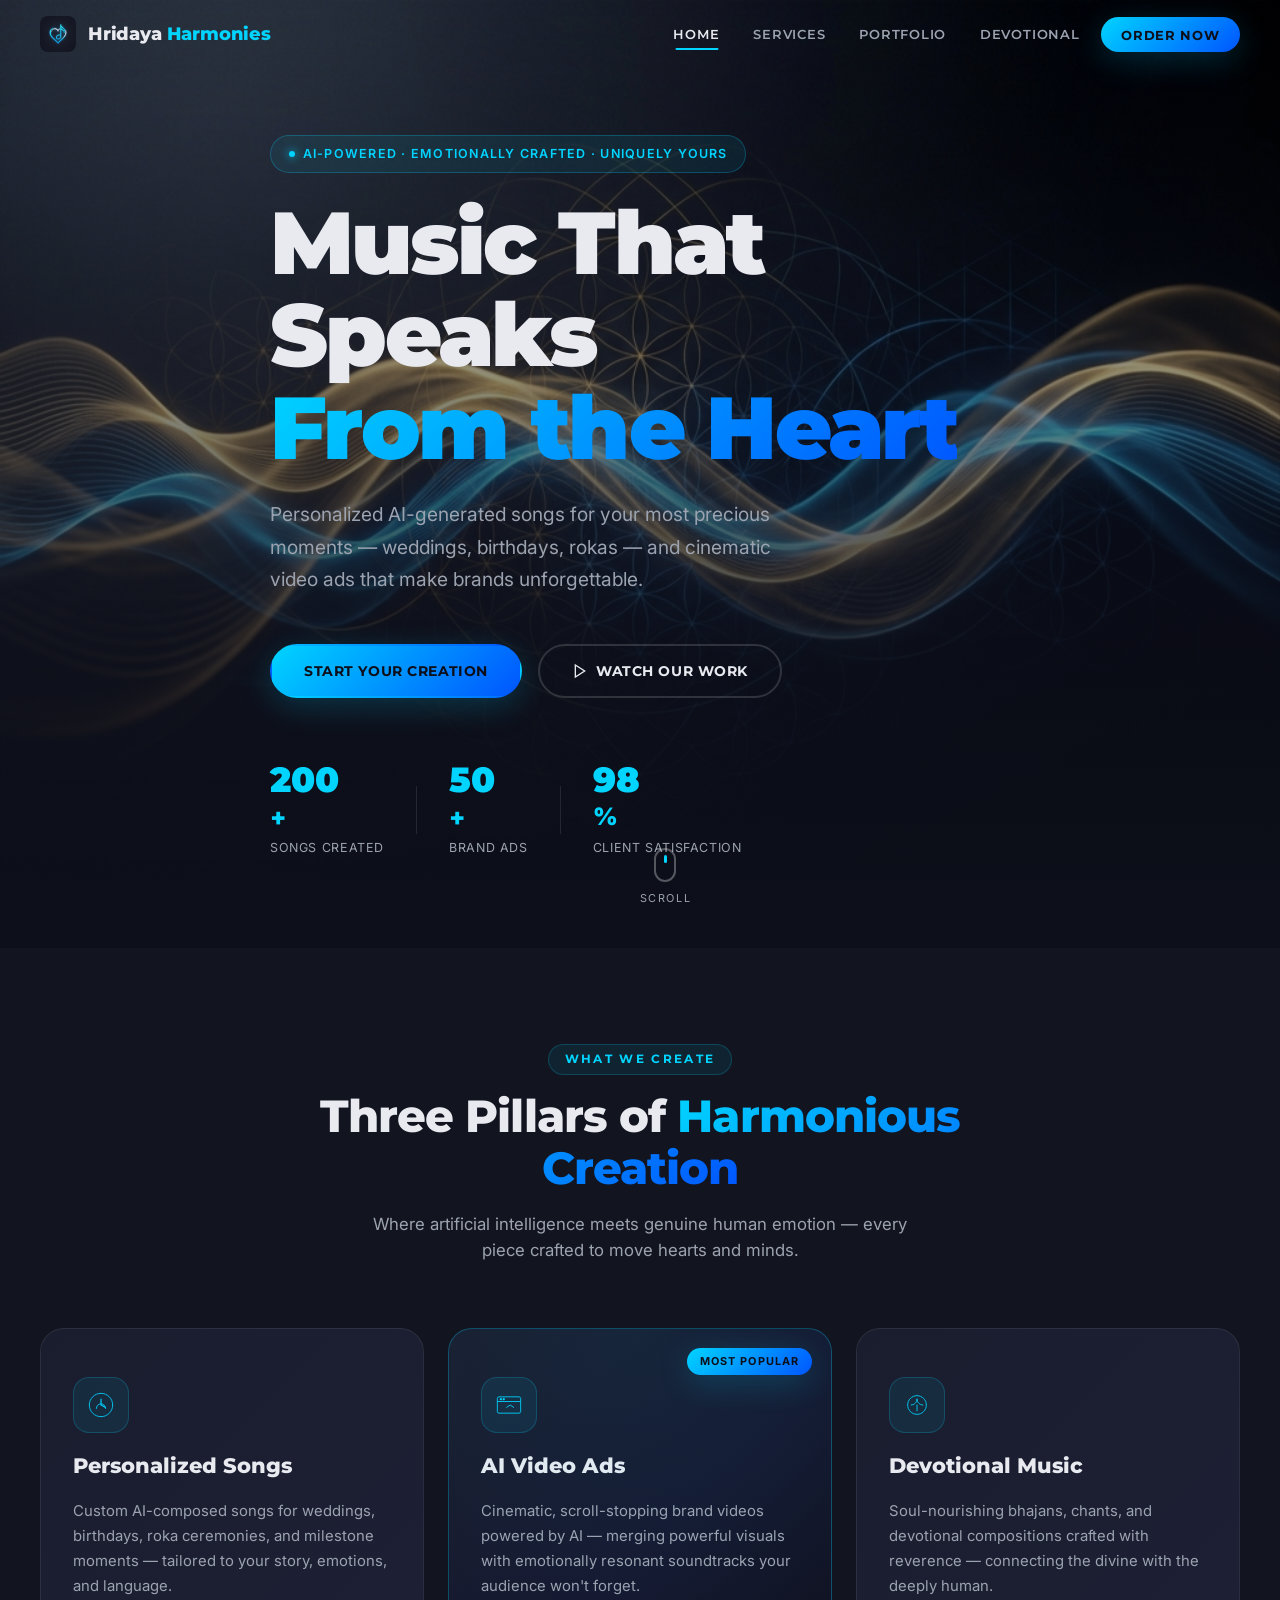
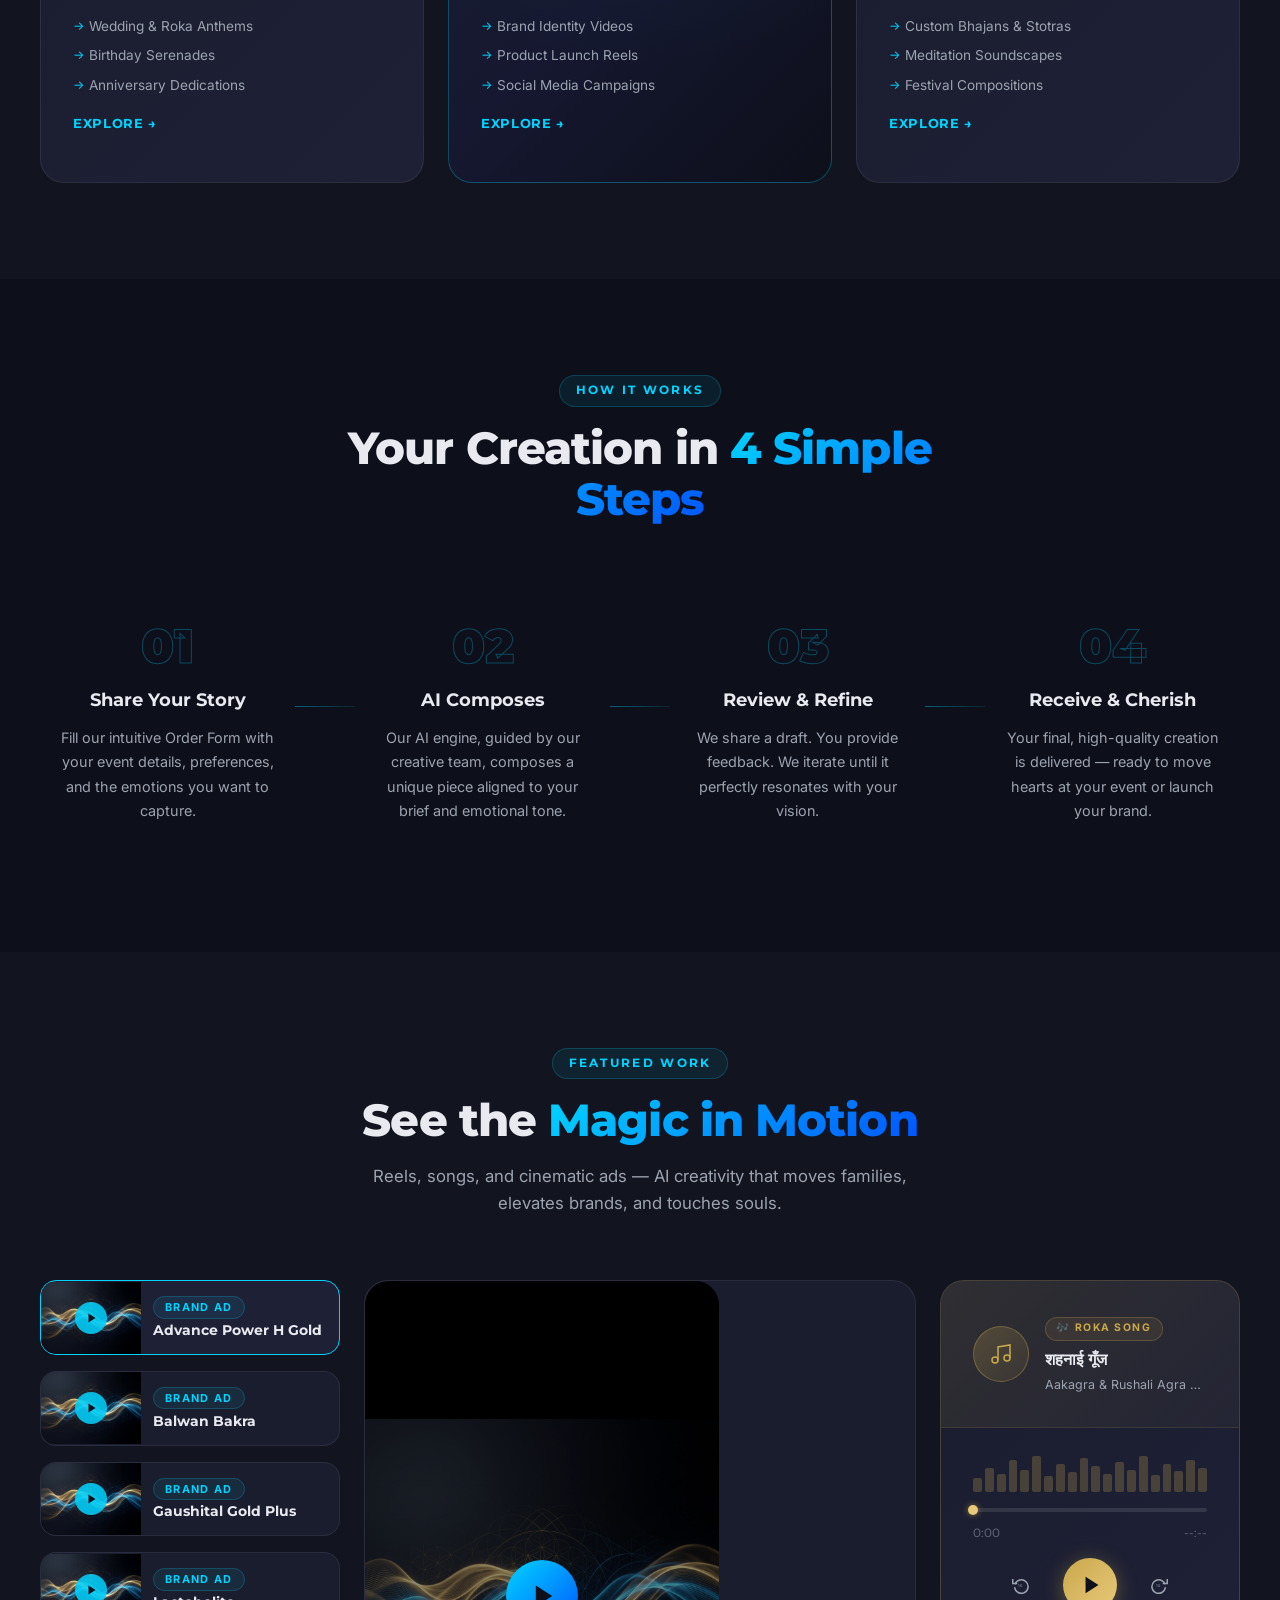
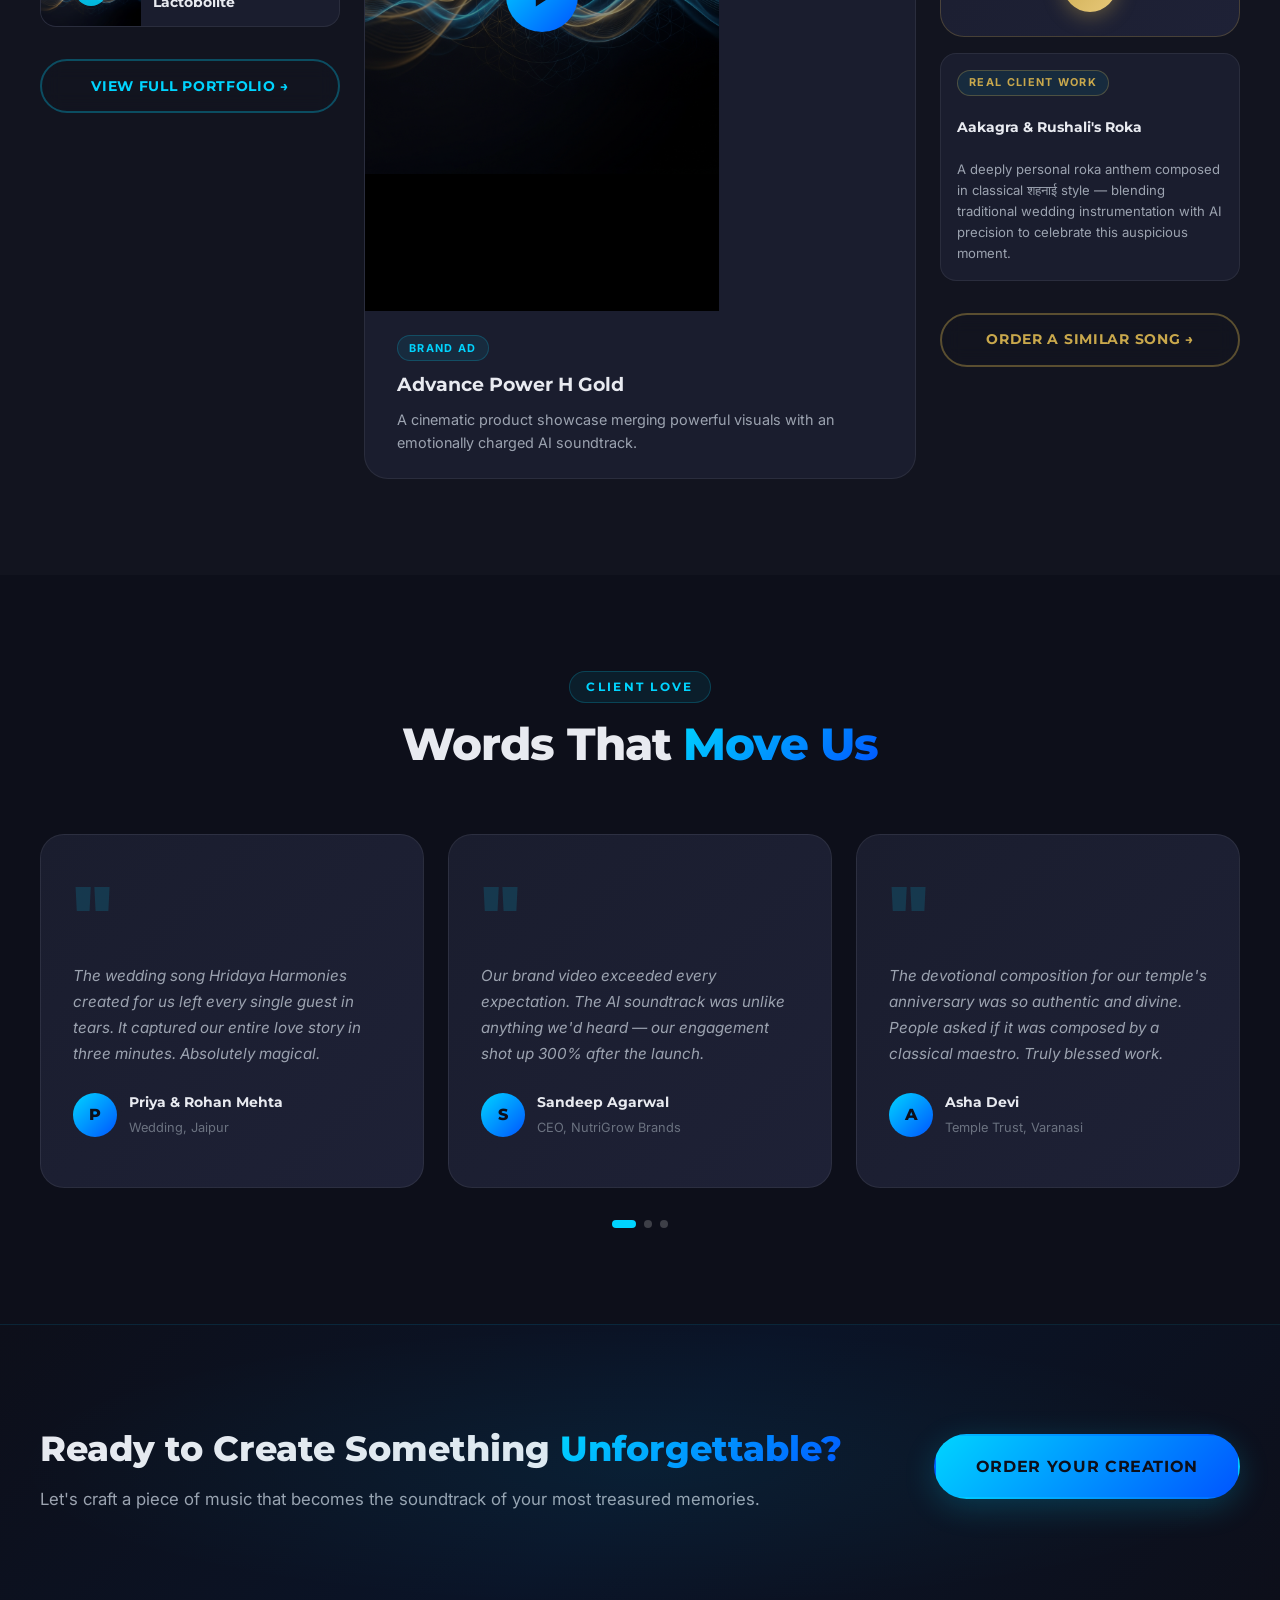
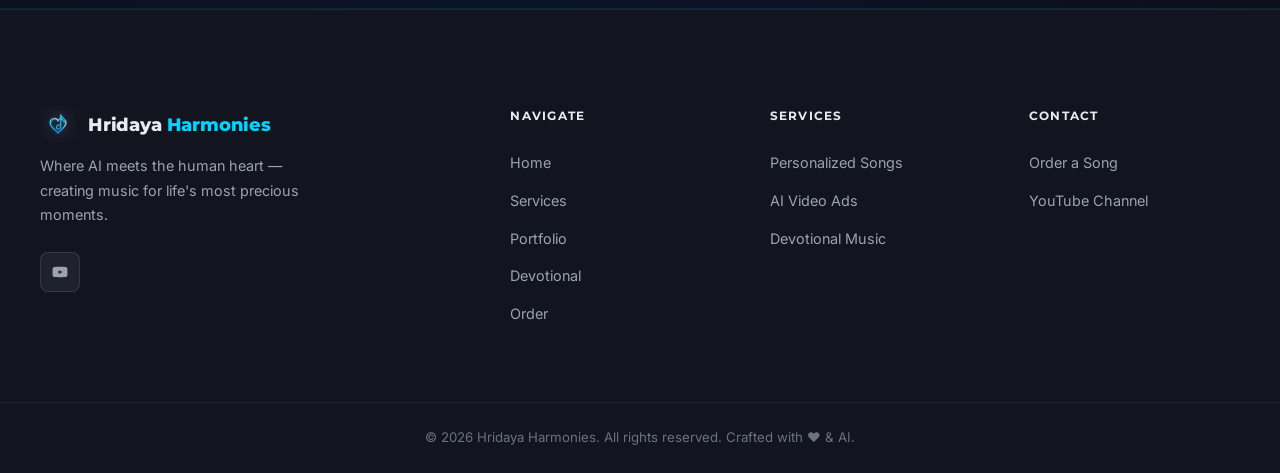
==== index.html @ 05039b9c "feat: initialize Hridaya Harmonies website with core pages, assets, and styling" ====
<!DOCTYPE html>
<html lang="en">
<head>
  <meta charset="UTF-8" />
  <meta name="viewport" content="width=device-width, initial-scale=1.0" />
  <title>Hridaya Harmonies | AI-Powered Music & Creative Agency</title>
  <meta name="description" content="Hridaya Harmonies crafts AI-generated personalized songs for weddings, birthdays & roka ceremonies, devotional music, and cinematic video ads for brands. Book your custom creation today." />
  <meta name="keywords" content="AI music, personalized songs, wedding song, devotional music, video ads, creative agency, Hridaya Harmonies" />
  <link rel="canonical" href="https://hridayaharmonies.com/" />
  <!-- Open Graph -->
  <meta property="og:title" content="Hridaya Harmonies | AI-Powered Music & Creative Agency" />
  <meta property="og:description" content="AI-generated personalized songs and cinematic video ads crafted with heart." />
  <meta property="og:type" content="website" />
  <!-- Fonts -->
  <link rel="preconnect" href="https://fonts.googleapis.com" />
  <link rel="preconnect" href="https://fonts.gstatic.com" crossorigin />
  <link href="https://fonts.googleapis.com/css2?family=Montserrat:wght@300;400;500;600;700;800;900&family=Inter:wght@300;400;500;600&display=swap" rel="stylesheet" />
  <!-- Styles -->
  <link rel="stylesheet" href="style.css" />
</head>
<body>

  <!-- ═══════════════════════════ NAVBAR ═══════════════════════════ -->
  <nav class="navbar" id="navbar" role="navigation" aria-label="Main navigation">
    <div class="nav-inner container">
      <a href="index.html" class="nav-logo" aria-label="Hridaya Harmonies Home">
        <img src="logo_hridaya.png" alt="Hridaya Harmonies logo mark" class="nav-logo-img" />
        <span class="nav-logo-text">Hridaya<span class="accent"> Harmonies</span></span>
      </a>
      <button class="nav-toggle" id="navToggle" aria-label="Toggle mobile menu" aria-expanded="false">
        <span></span><span></span><span></span>
      </button>
      <ul class="nav-links" id="navLinks" role="list">
        <li><a href="index.html" class="nav-link active">Home</a></li>
        <li><a href="services.html" class="nav-link">Services</a></li>
        <li><a href="portfolio.html" class="nav-link">Portfolio</a></li>
        <li><a href="devotional.html" class="nav-link">Devotional</a></li>
        <li><a href="order.html" class="nav-link nav-cta" id="navOrderBtn">Order Now</a></li>
      </ul>
    </div>
  </nav>

  <!-- ═══════════════════════════ HERO ═══════════════════════════ -->
  <section class="hero" id="hero" aria-label="Hero section">
    <div class="hero-bg" style="background-image: url('hero_bg.png');"></div>
    <div class="hero-overlay"></div>
    <div class="hero-content container">
      <div class="hero-badge">
        <span class="badge-dot"></span>
        AI-Powered · Emotionally Crafted · Uniquely Yours
      </div>
      <h1 class="hero-title">
        Music That Speaks<br />
        <span class="gradient-text">From the Heart</span>
      </h1>
      <p class="hero-subtitle">
        Personalized AI-generated songs for your most precious moments — weddings, birthdays, rokas — and cinematic video ads that make brands unforgettable.
      </p>
      <div class="hero-actions">
        <a href="order.html" class="btn btn-primary" id="heroOrderBtn">Start Your Creation</a>
        <a href="portfolio.html" class="btn btn-ghost" id="heroPortfolioBtn">
          <svg class="btn-icon" viewBox="0 0 24 24" fill="none" stroke="currentColor" stroke-width="2"><polygon points="5 3 19 12 5 21 5 3"/></svg>
          Watch Our Work
        </a>
      </div>
      <div class="hero-stats">
        <div class="stat-item">
          <span class="stat-number" data-target="200">0</span><span class="stat-suffix">+</span>
          <span class="stat-label">Songs Created</span>
        </div>
        <div class="stat-divider"></div>
        <div class="stat-item">
          <span class="stat-number" data-target="50">0</span><span class="stat-suffix">+</span>
          <span class="stat-label">Brand Ads</span>
        </div>
        <div class="stat-divider"></div>
        <div class="stat-item">
          <span class="stat-number" data-target="98">0</span><span class="stat-suffix">%</span>
          <span class="stat-label">Client Satisfaction</span>
        </div>
      </div>
    </div>
    <div class="hero-scroll-indicator" aria-hidden="true">
      <div class="scroll-mouse"><div class="scroll-wheel"></div></div>
      <span>Scroll</span>
    </div>
  </section>

  <!-- ═══════════════════════════ WHAT WE DO ═══════════════════════════ -->
  <section class="section services-preview" id="servicesPreview" aria-labelledby="servicesHeading">
    <div class="container">
      <div class="section-header">
        <span class="section-tag">What We Create</span>
        <h2 class="section-title" id="servicesHeading">Three Pillars of <span class="gradient-text">Harmonious Creation</span></h2>
        <p class="section-subtitle">Where artificial intelligence meets genuine human emotion — every piece crafted to move hearts and minds.</p>
      </div>
      <div class="services-grid">
        <!-- Card 1 -->
        <article class="service-card" id="servicePersonal">
          <div class="service-card-icon">
            <svg viewBox="0 0 48 48" fill="none" xmlns="http://www.w3.org/2000/svg" aria-hidden="true">
              <path d="M24 4C13 4 4 13 4 24s9 20 20 20 20-9 20-20S35 4 24 4z" stroke="currentColor" stroke-width="1.5"/>
              <path d="M24 14v10l7 4" stroke="currentColor" stroke-width="2" stroke-linecap="round"/>
              <path d="M16 30c0-4.4 3.6-8 8-8s8 3.6 8 8" stroke="currentColor" stroke-width="1.5" stroke-linecap="round"/>
            </svg>
          </div>
          <h3 class="service-card-title">Personalized Songs</h3>
          <p class="service-card-desc">Custom AI-composed songs for weddings, birthdays, roka ceremonies, and milestone moments — tailored to your story, emotions, and language.</p>
          <ul class="service-card-list">
            <li>Wedding &amp; Roka Anthems</li>
            <li>Birthday Serenades</li>
            <li>Anniversary Dedications</li>
          </ul>
          <a href="services.html#personal" class="service-card-link">Explore →</a>
        </article>
        <!-- Card 2 -->
        <article class="service-card service-card--featured" id="serviceAds">
          <div class="featured-badge">Most Popular</div>
          <div class="service-card-icon">
            <svg viewBox="0 0 48 48" fill="none" xmlns="http://www.w3.org/2000/svg" aria-hidden="true">
              <rect x="4" y="10" width="40" height="28" rx="3" stroke="currentColor" stroke-width="1.5"/>
              <path d="M4 18h40" stroke="currentColor" stroke-width="1.5"/>
              <circle cx="10" cy="14" r="1.5" fill="currentColor"/>
              <circle cx="15" cy="14" r="1.5" fill="currentColor"/>
              <path d="M20 28l6-4 6 4" stroke="currentColor" stroke-width="1.5" stroke-linecap="round"/>
            </svg>
          </div>
          <h3 class="service-card-title">AI Video Ads</h3>
          <p class="service-card-desc">Cinematic, scroll-stopping brand videos powered by AI — merging powerful visuals with emotionally resonant soundtracks your audience won't forget.</p>
          <ul class="service-card-list">
            <li>Brand Identity Videos</li>
            <li>Product Launch Reels</li>
            <li>Social Media Campaigns</li>
          </ul>
          <a href="services.html#ads" class="service-card-link">Explore →</a>
        </article>
        <!-- Card 3 -->
        <article class="service-card" id="serviceDevotional">
          <div class="service-card-icon">
            <svg viewBox="0 0 48 48" fill="none" xmlns="http://www.w3.org/2000/svg" aria-hidden="true">
              <path d="M24 8c-8.8 0-16 7.2-16 16s7.2 16 16 16 16-7.2 16-16S32.8 8 24 8z" stroke="currentColor" stroke-width="1.5"/>
              <path d="M24 14c0 5.5-4.5 10-10 10" stroke="currentColor" stroke-width="1.5" stroke-linecap="round"/>
              <path d="M24 14c0 5.5 4.5 10 10 10" stroke="currentColor" stroke-width="1.5" stroke-linecap="round"/>
              <path d="M24 34v-10" stroke="currentColor" stroke-width="1.5" stroke-linecap="round"/>
            </svg>
          </div>
          <h3 class="service-card-title">Devotional Music</h3>
          <p class="service-card-desc">Soul-nourishing bhajans, chants, and devotional compositions crafted with reverence — connecting the divine with the deeply human.</p>
          <ul class="service-card-list">
            <li>Custom Bhajans &amp; Stotras</li>
            <li>Meditation Soundscapes</li>
            <li>Festival Compositions</li>
          </ul>
          <a href="devotional.html" class="service-card-link">Explore →</a>
        </article>
      </div>
    </div>
  </section>

  <!-- ═══════════════════════════ PROCESS ═══════════════════════════ -->
  <section class="section process-section" id="process" aria-labelledby="processHeading">
    <div class="container">
      <div class="section-header">
        <span class="section-tag">How It Works</span>
        <h2 class="section-title" id="processHeading">Your Creation in <span class="gradient-text">4 Simple Steps</span></h2>
      </div>
      <div class="process-grid">
        <div class="process-step" id="step1">
          <div class="step-number">01</div>
          <div class="step-content">
            <h3>Share Your Story</h3>
            <p>Fill our intuitive Order Form with your event details, preferences, and the emotions you want to capture.</p>
          </div>
        </div>
        <div class="process-connector" aria-hidden="true"></div>
        <div class="process-step" id="step2">
          <div class="step-number">02</div>
          <div class="step-content">
            <h3>AI Composes</h3>
            <p>Our AI engine, guided by our creative team, composes a unique piece aligned to your brief and emotional tone.</p>
          </div>
        </div>
        <div class="process-connector" aria-hidden="true"></div>
        <div class="process-step" id="step3">
          <div class="step-number">03</div>
          <div class="step-content">
            <h3>Review &amp; Refine</h3>
            <p>We share a draft. You provide feedback. We iterate until it perfectly resonates with your vision.</p>
          </div>
        </div>
        <div class="process-connector" aria-hidden="true"></div>
        <div class="process-step" id="step4">
          <div class="step-number">04</div>
          <div class="step-content">
            <h3>Receive &amp; Cherish</h3>
            <p>Your final, high-quality creation is delivered — ready to move hearts at your event or launch your brand.</p>
          </div>
        </div>
      </div>
    </div>
  </section>

  <!-- ═══════════════════════════ FEATURED VIDEO ═══════════════════════════ -->
  <section class="section featured-section" id="featuredWork" aria-labelledby="featuredHeading">
    <div class="container">
      <div class="section-header">
        <span class="section-tag">Featured Work</span>
        <h2 class="section-title" id="featuredHeading">See the <span class="gradient-text">Magic in Motion</span></h2>
        <p class="section-subtitle">Reels, songs, and cinematic ads — AI creativity that moves families, elevates brands, and touches souls.</p>
      </div>
      <div class="featured-grid">

        <!-- ── LEFT: Reel switcher list ── -->
        <div class="reel-list-col" id="featuredReel">
          <div class="reel-card active" id="reel0"
            data-src="Advance Power H Gold.mp4"
            data-title="Advance Power H Gold"
            data-tag="Brand Ad"
            data-desc="Cinematic product showcase merging powerful visuals with an emotionally charged AI soundtrack.">
            <div class="reel-thumb" style="background-image:url('hero_bg.png')">
              <button class="reel-play" aria-label="Play Advance Power H Gold">
                <svg viewBox="0 0 24 24" fill="currentColor"><polygon points="5 3 19 12 5 21 5 3"/></svg>
              </button>
            </div>
            <div class="reel-info">
              <span class="video-tag">Brand Ad</span>
              <h4>Advance Power H Gold</h4>
            </div>
          </div>
          <div class="reel-card" id="reel1"
            data-src="Balwan Bakra.mp4"
            data-title="Balwan Bakra"
            data-tag="Brand Ad"
            data-desc="Playful, high-energy brand video for a livestock nutrition product.">
            <div class="reel-thumb" style="background-image:url('hero_bg.png')">
              <button class="reel-play" aria-label="Play Balwan Bakra">
                <svg viewBox="0 0 24 24" fill="currentColor"><polygon points="5 3 19 12 5 21 5 3"/></svg>
              </button>
            </div>
            <div class="reel-info">
              <span class="video-tag">Brand Ad</span>
              <h4>Balwan Bakra</h4>
            </div>
          </div>
          <div class="reel-card" id="reel2"
            data-src="Gaushital Gold plus.mp4"
            data-title="Gaushital Gold Plus"
            data-tag="Brand Ad"
            data-desc="Premium agricultural nutrition brand video with rich, earthy cinematography.">
            <div class="reel-thumb" style="background-image:url('hero_bg.png')">
              <button class="reel-play" aria-label="Play Gaushital Gold Plus">
                <svg viewBox="0 0 24 24" fill="currentColor"><polygon points="5 3 19 12 5 21 5 3"/></svg>
              </button>
            </div>
            <div class="reel-info">
              <span class="video-tag">Brand Ad</span>
              <h4>Gaushital Gold Plus</h4>
            </div>
          </div>
          <div class="reel-card" id="reel3"
            data-src="Lactobolite.mp4"
            data-title="Lactobolite"
            data-tag="Brand Ad"
            data-desc="Clean, modern brand identity video for a dairy nutrition brand.">
            <div class="reel-thumb" style="background-image:url('hero_bg.png')">
              <button class="reel-play" aria-label="Play Lactobolite">
                <svg viewBox="0 0 24 24" fill="currentColor"><polygon points="5 3 19 12 5 21 5 3"/></svg>
              </button>
            </div>
            <div class="reel-info">
              <span class="video-tag">Brand Ad</span>
              <h4>Lactobolite</h4>
            </div>
          </div>
          <a href="portfolio.html" class="btn btn-outline-full">View Full Portfolio →</a>
        </div>

        <!-- ── CENTER: Portrait (9:16) main player ── -->
        <div class="featured-video-card" id="featuredVideoCard">
          <div class="video-wrapper">
            <video
              id="featuredVideoPlayer"
              src="Advance Power H Gold.mp4"
              preload="none"
              poster="hero_bg.png"
              aria-label="Advance Power H Gold brand video ad"
              playsinline
            ></video>
            <div class="video-overlay" id="featuredVideoOverlay">
              <button class="play-btn" id="featuredPlayBtn" aria-label="Play video">
                <svg viewBox="0 0 24 24" fill="currentColor" aria-hidden="true"><polygon points="5 3 19 12 5 21 5 3"/></svg>
              </button>
            </div>
            <div class="video-controls" id="featuredControls">
              <button class="vc-btn" id="vcPlayPause" aria-label="Play/Pause">
                <svg class="icon-play" viewBox="0 0 24 24" fill="currentColor"><polygon points="5 3 19 12 5 21 5 3"/></svg>
                <svg class="icon-pause hidden" viewBox="0 0 24 24" fill="currentColor"><rect x="6" y="4" width="4" height="16"/><rect x="14" y="4" width="4" height="16"/></svg>
              </button>
              <div class="vc-progress-wrap" id="vcProgressWrap" role="slider" aria-label="Video progress" aria-valuemin="0" aria-valuemax="100" aria-valuenow="0">
                <div class="vc-progress-bar" id="vcProgressBar"></div>
              </div>
              <span class="vc-time" id="vcTime">0:00 / 0:00</span>
              <button class="vc-btn" id="vcMute" aria-label="Toggle mute">
                <svg viewBox="0 0 24 24" fill="currentColor"><path d="M11 5L6 9H2v6h4l5 4V5z"/><path class="icon-vol" d="M15.54 8.46a5 5 0 010 7.07M19.07 4.93a10 10 0 010 14.14"/></svg>
              </button>
              <button class="vc-btn" id="vcFullscreen" aria-label="Toggle fullscreen">
                <svg viewBox="0 0 24 24" fill="none" stroke="currentColor" stroke-width="2"><path d="M8 3H5a2 2 0 00-2 2v3m18 0V5a2 2 0 00-2-2h-3m0 18h3a2 2 0 002-2v-3M3 16v3a2 2 0 002 2h3"/></svg>
              </button>
            </div>
          </div>
          <div class="video-info">
            <span class="video-tag" id="featuredTag">Brand Ad</span>
            <h3 id="featuredTitle">Advance Power H Gold</h3>
            <p id="featuredDesc">A cinematic product showcase merging powerful visuals with an emotionally charged AI soundtrack.</p>
          </div>
        </div>

        <!-- ── RIGHT: Audio player — Roka song ── -->
        <div class="reel-list-col" id="audioPanel">
          <div class="audio-card" id="shahnaiAudioCard" aria-label="Shahnaai Gunj roka song player">
            <div class="audio-card-header">
              <div class="audio-card-icon">
                <svg viewBox="0 0 24 24" fill="none" stroke="currentColor" stroke-width="1.5" aria-hidden="true">
                  <path d="M9 18V5l12-2v13"/>
                  <circle cx="6" cy="18" r="3"/>
                  <circle cx="18" cy="16" r="3"/>
                </svg>
              </div>
              <div class="audio-card-meta">
                <span class="audio-card-tag">🎶 Roka Song</span>
                <div class="audio-card-title">शहनाई गूँज</div>
                <div class="audio-card-subtitle">Aakagra &amp; Rushali Agra — Roka</div>
              </div>
            </div>
            <div class="audio-player-body">
              <!-- Waveform visualiser -->
              <div class="audio-waveform" id="audioWaveform" aria-hidden="true">
                <span style="height:35%"></span><span style="height:60%"></span>
                <span style="height:45%"></span><span style="height:80%"></span>
                <span style="height:55%"></span><span style="height:90%"></span>
                <span style="height:40%"></span><span style="height:70%"></span>
                <span style="height:50%"></span><span style="height:85%"></span>
                <span style="height:65%"></span><span style="height:45%"></span>
                <span style="height:75%"></span><span style="height:55%"></span>
                <span style="height:88%"></span><span style="height:42%"></span>
                <span style="height:68%"></span><span style="height:52%"></span>
                <span style="height:78%"></span><span style="height:60%"></span>
              </div>
              <!-- Scrubber -->
              <div class="audio-progress-wrap" id="audioProgressWrap" role="slider" aria-label="Song progress" aria-valuemin="0" aria-valuemax="100" aria-valuenow="0">
                <div class="audio-progress-bar" id="audioProgressBar"></div>
              </div>
              <div class="audio-time-row">
                <span id="audioCurrentTime">0:00</span>
                <span id="audioDuration">--:--</span>
              </div>
              <!-- Controls -->
              <div class="audio-controls-row">
                <button class="ac-btn" id="audioRewind" aria-label="Rewind 10 seconds">
                  <svg viewBox="0 0 24 24" fill="none" stroke="currentColor" stroke-width="2">
                    <polyline points="1 4 1 10 7 10"/><path d="M3.51 15a9 9 0 1 0 .49-3.96"/>
                    <text x="8" y="14" font-size="5" fill="currentColor" stroke="none">10</text>
                  </svg>
                </button>
                <button class="ac-play-btn" id="audioPlayBtn" aria-label="Play / Pause">
                  <svg class="icon-play" viewBox="0 0 24 24" fill="currentColor" aria-hidden="true"><polygon points="5 3 19 12 5 21 5 3"/></svg>
                  <svg class="icon-pause hidden" viewBox="0 0 24 24" fill="currentColor" aria-hidden="true"><rect x="6" y="4" width="4" height="16"/><rect x="14" y="4" width="4" height="16"/></svg>
                </button>
                <button class="ac-btn" id="audioForward" aria-label="Forward 10 seconds">
                  <svg viewBox="0 0 24 24" fill="none" stroke="currentColor" stroke-width="2">
                    <polyline points="23 4 23 10 17 10"/><path d="M20.49 15a9 9 0 1 1-.49-3.96"/>
                    <text x="8" y="14" font-size="5" fill="currentColor" stroke="none">10</text>
                  </svg>
                </button>
              </div>
            </div>
            <!-- Hidden HTML5 audio element -->
            <audio id="shahnaiAudio" preload="none" src="शहनाई गूँज.mp3"></audio>
          </div>

          <!-- Info card below player -->
          <div class="reel-card" style="flex-direction:column;align-items:flex-start;padding:var(--space-4) var(--space-4);cursor:default;">
            <span class="video-tag" style="color:var(--gold);border-color:rgba(201,168,76,0.3);margin-bottom:var(--space-2);">Real Client Work</span>
            <h4 style="font-family:'Montserrat',sans-serif;font-size:0.9rem;font-weight:700;margin-bottom:var(--space-2);">Aakagra &amp; Rushali's Roka</h4>
            <p style="font-size:0.82rem;color:var(--text-secondary);line-height:1.6;">A deeply personal roka anthem composed in classical शहनाई style — blending traditional wedding instrumentation with AI precision to celebrate this auspicious moment.</p>
          </div>
          <a href="order.html" class="btn btn-outline-full" style="border-color:rgba(201,168,76,0.4);color:var(--gold);">Order a Similar Song →</a>
        </div>

      </div>
    </div>
  </section>




  <!-- ═══════════════════════════ TESTIMONIALS ═══════════════════════════ -->
  <section class="section testimonials-section" id="testimonials" aria-labelledby="testimonialsHeading">
    <div class="container">
      <div class="section-header">
        <span class="section-tag">Client Love</span>
        <h2 class="section-title" id="testimonialsHeading">Words That <span class="gradient-text">Move Us</span></h2>
      </div>
      <div class="testimonials-carousel" id="testimonialsCarousel" role="list">
        <div class="testimonial-card" role="listitem">
          <div class="testimonial-quote">"</div>
          <p class="testimonial-text">The wedding song Hridaya Harmonies created for us left every single guest in tears. It captured our entire love story in three minutes. Absolutely magical.</p>
          <div class="testimonial-author">
            <div class="author-avatar" aria-hidden="true">P</div>
            <div>
              <strong>Priya &amp; Rohan Mehta</strong>
              <span>Wedding, Jaipur</span>
            </div>
          </div>
        </div>
        <div class="testimonial-card" role="listitem">
          <div class="testimonial-quote">"</div>
          <p class="testimonial-text">Our brand video exceeded every expectation. The AI soundtrack was unlike anything we'd heard — our engagement shot up 300% after the launch.</p>
          <div class="testimonial-author">
            <div class="author-avatar" aria-hidden="true">S</div>
            <div>
              <strong>Sandeep Agarwal</strong>
              <span>CEO, NutriGrow Brands</span>
            </div>
          </div>
        </div>
        <div class="testimonial-card" role="listitem">
          <div class="testimonial-quote">"</div>
          <p class="testimonial-text">The devotional composition for our temple's anniversary was so authentic and divine. People asked if it was composed by a classical maestro. Truly blessed work.</p>
          <div class="testimonial-author">
            <div class="author-avatar" aria-hidden="true">A</div>
            <div>
              <strong>Asha Devi</strong>
              <span>Temple Trust, Varanasi</span>
            </div>
          </div>
        </div>
      </div>
      <div class="carousel-nav" aria-label="Testimonial navigation">
        <button class="carousel-dot active" id="dot0" aria-label="Testimonial 1"></button>
        <button class="carousel-dot" id="dot1" aria-label="Testimonial 2"></button>
        <button class="carousel-dot" id="dot2" aria-label="Testimonial 3"></button>
      </div>
    </div>
  </section>

  <!-- ═══════════════════════════ CTA BAND ═══════════════════════════ -->
  <section class="cta-band" id="ctaBand" aria-labelledby="ctaHeading">
    <div class="container cta-inner">
      <div>
        <h2 id="ctaHeading">Ready to Create Something <span class="gradient-text">Unforgettable?</span></h2>
        <p>Let's craft a piece of music that becomes the soundtrack of your most treasured memories.</p>
      </div>
      <a href="order.html" class="btn btn-primary btn-large" id="ctaOrderBtn">Order Your Creation</a>
    </div>
  </section>

  <!-- ═══════════════════════════ FOOTER ═══════════════════════════ -->
  <footer class="footer" role="contentinfo">
    <div class="container footer-inner">
      <div class="footer-brand">
        <a href="index.html" class="nav-logo" aria-label="Hridaya Harmonies Home">
          <img src="logo_hridaya.png" alt="" class="nav-logo-img" />
          <span class="nav-logo-text">Hridaya<span class="accent"> Harmonies</span></span>
        </a>
        <p class="footer-tagline">Where AI meets the human heart — creating music for life's most precious moments.</p>
        <div class="footer-social">
          <a href="https://www.youtube.com/channel/UCdiDMI7LmhcOeCPFYu1omWw/" target="_blank" rel="noopener noreferrer" class="social-link" id="footerYoutube" aria-label="Hridaya Harmonies YouTube Channel">
            <svg viewBox="0 0 24 24" fill="currentColor" aria-hidden="true"><path d="M21.8 8s-.2-1.4-.8-2c-.7-.8-1.6-.8-2-.8C16.2 5 12 5 12 5s-4.2 0-7 .2c-.4 0-1.3 0-2 .8-.6.6-.8 2-.8 2S2 9.6 2 11.2v1.6c0 1.6.2 3.2.2 3.2s.2 1.4.8 2c.7.8 1.7.7 2.2.8C6.8 19 12 19 12 19s4.2 0 7-.2c.4 0 1.3 0 2-.8.6-.6.8-2 .8-2s.2-1.6.2-3.2v-1.6C22 9.6 21.8 8 21.8 8zM10 14.5v-5l5.5 2.5-5.5 2.5z"/></svg>
          </a>
        </div>
      </div>
      <div class="footer-nav-group">
        <h4>Navigate</h4>
        <ul>
          <li><a href="index.html">Home</a></li>
          <li><a href="services.html">Services</a></li>
          <li><a href="portfolio.html">Portfolio</a></li>
          <li><a href="devotional.html">Devotional</a></li>
          <li><a href="order.html">Order</a></li>
        </ul>
      </div>
      <div class="footer-nav-group">
        <h4>Services</h4>
        <ul>
          <li><a href="services.html#personal">Personalized Songs</a></li>
          <li><a href="services.html#ads">AI Video Ads</a></li>
          <li><a href="devotional.html">Devotional Music</a></li>
        </ul>
      </div>
      <div class="footer-nav-group">
        <h4>Contact</h4>
        <ul>
          <li><a href="order.html">Order a Song</a></li>
          <li><a href="https://www.youtube.com/channel/UCdiDMI7LmhcOeCPFYu1omWw/" target="_blank" rel="noopener noreferrer">YouTube Channel</a></li>
        </ul>
      </div>
    </div>
    <div class="footer-bottom">
      <div class="container">
        <p>© <span id="footerYear"></span> Hridaya Harmonies. All rights reserved. Crafted with ❤️ &amp; AI.</p>
      </div>
    </div>
  </footer>

  <script src="main.js"></script>
  <script src="audio_player.js"></script>
</body>
</html>
---- style.css ----
/* ═══════════════════════════════════════════════════════════
   HRIDAYA HARMONIES — MASTER STYLESHEET
   Design System: Slate Grey/White base · Electric Blue CTAs
   ═══════════════════════════════════════════════════════════ */

/* ── DESIGN TOKENS ─────────────────────────────────────── */
:root {
  /* Backgrounds */
  --bg-deep:      #0d0f1a;
  --bg-dark:      #12141f;
  --bg-card:      #1a1d2e;
  --bg-card-alt:  #1e2136;
  --bg-light:     #f5f5f8;
  --bg-white:     #ffffff;

  /* Text */
  --text-primary:   #e8eaf0;
  --text-secondary: #9ca3b0;
  --text-dark:      #0d0f1a;
  --text-muted:     #6b7280;

  /* Brand Colors */
  --electric-blue:  #00d4ff;
  --electric-blue2: #0099cc;
  --blue-glow:      rgba(0,212,255,0.15);
  --blue-glow2:     rgba(0,212,255,0.08);
  --silver:         #c8d0e0;
  --silver-light:   #e8ecf4;
  --gold:           #c9a84c;

  /* Gradients */
  --grad-primary:   linear-gradient(135deg, #00d4ff 0%, #0055ff 100%);
  --grad-hero:      linear-gradient(180deg, rgba(13,15,26,0) 0%, rgba(13,15,26,0.7) 60%, rgba(13,15,26,1) 100%);
  --grad-card:      linear-gradient(135deg, #1a1d2e 0%, #1e2136 100%);

  /* Layout */
  --container-max: 1280px;
  --gutter:        clamp(1.25rem, 5vw, 2.5rem);
  --radius-sm:     8px;
  --radius-md:     16px;
  --radius-lg:     24px;
  --radius-xl:     40px;

  /* Spacing scale */
  --space-1: 0.25rem;
  --space-2: 0.5rem;
  --space-3: 0.75rem;
  --space-4: 1rem;
  --space-5: 1.5rem;
  --space-6: 2rem;
  --space-8: 3rem;
  --space-10: 4rem;
  --space-16: 6rem;

  /* Transitions */
  --ease: cubic-bezier(0.4, 0, 0.2, 1);
  --ease-bounce: cubic-bezier(0.34, 1.56, 0.64, 1);
  --t-fast: 0.15s;
  --t-med:  0.3s;
  --t-slow: 0.6s;

  /* Shadows */
  --shadow-sm:   0 2px 8px rgba(0,0,0,0.3);
  --shadow-md:   0 8px 32px rgba(0,0,0,0.4);
  --shadow-lg:   0 20px 60px rgba(0,0,0,0.5);
  --shadow-blue: 0 8px 32px rgba(0,212,255,0.2);
  --shadow-blue-lg: 0 20px 60px rgba(0,212,255,0.15);
}

/* ── RESET & BASE ──────────────────────────────────────── */
*, *::before, *::after {
  box-sizing: border-box;
  margin: 0;
  padding: 0;
}
html {
  font-size: 16px;
  scroll-behavior: smooth;
  -webkit-text-size-adjust: 100%;
}
body {
  font-family: 'Inter', 'Montserrat', sans-serif;
  background-color: var(--bg-deep);
  color: var(--text-primary);
  line-height: 1.6;
  overflow-x: hidden;
}
img, video {
  display: block;
  max-width: 100%;
}
a {
  color: inherit;
  text-decoration: none;
  transition: color var(--t-fast) var(--ease);
}
ul, ol { list-style: none; }
button { cursor: pointer; border: none; background: none; font: inherit; }
input, select, textarea {
  font: inherit;
  outline: none;
}

/* ── UTILITIES ─────────────────────────────────────────── */
.container {
  max-width: var(--container-max);
  margin: 0 auto;
  padding: 0 var(--gutter);
}
.section {
  padding: var(--space-16) 0;
}
.hidden { display: none !important; }
.gradient-text {
  background: var(--grad-primary);
  -webkit-background-clip: text;
  -webkit-text-fill-color: transparent;
  background-clip: text;
}
.accent { color: var(--electric-blue); }

.section-header {
  text-align: center;
  max-width: 680px;
  margin: 0 auto var(--space-10);
}
.section-tag {
  display: inline-block;
  font-family: 'Montserrat', sans-serif;
  font-size: 0.72rem;
  font-weight: 700;
  letter-spacing: 0.2em;
  text-transform: uppercase;
  color: var(--electric-blue);
  background: var(--blue-glow2);
  border: 1px solid rgba(0,212,255,0.2);
  border-radius: 100px;
  padding: 0.35rem 1rem;
  margin-bottom: var(--space-4);
}
.section-title {
  font-family: 'Montserrat', sans-serif;
  font-size: clamp(1.8rem, 4vw, 2.8rem);
  font-weight: 800;
  line-height: 1.15;
  margin-bottom: var(--space-4);
  letter-spacing: -0.02em;
}
.section-subtitle {
  color: var(--text-secondary);
  font-size: 1.05rem;
  max-width: 560px;
  margin: 0 auto;
}

/* ── BUTTONS ───────────────────────────────────────────── */
.btn {
  display: inline-flex;
  align-items: center;
  gap: var(--space-2);
  font-family: 'Montserrat', sans-serif;
  font-size: 0.9rem;
  font-weight: 700;
  letter-spacing: 0.04em;
  text-transform: uppercase;
  padding: 0.85rem 2rem;
  border-radius: 100px;
  border: 2px solid transparent;
  transition: all var(--t-med) var(--ease);
  cursor: pointer;
  position: relative;
  overflow: hidden;
  white-space: nowrap;
}
.btn-icon { width: 1rem; height: 1rem; flex-shrink: 0; }
.btn-large { padding: 1.1rem 2.5rem; font-size: 1rem; }

.btn-primary {
  background: var(--grad-primary);
  color: var(--bg-deep);
  box-shadow: var(--shadow-blue);
}
.btn-primary:hover {
  transform: translateY(-2px) scale(1.02);
  box-shadow: var(--shadow-blue-lg);
  filter: brightness(1.1);
}
.btn-primary:active { transform: translateY(0) scale(0.98); }

.btn-ghost {
  background: transparent;
  color: var(--text-primary);
  border-color: rgba(255,255,255,0.15);
  backdrop-filter: blur(10px);
}
.btn-ghost:hover {
  border-color: var(--electric-blue);
  color: var(--electric-blue);
  background: var(--blue-glow2);
  transform: translateY(-2px);
}

.btn-outline {
  background: transparent;
  color: var(--electric-blue);
  border-color: var(--electric-blue);
}
.btn-outline:hover {
  background: var(--electric-blue);
  color: var(--bg-deep);
  box-shadow: var(--shadow-blue);
  transform: translateY(-2px);
}
.btn-outline-full {
  display: block;
  text-align: center;
  font-family: 'Montserrat', sans-serif;
  font-size: 0.88rem;
  font-weight: 700;
  letter-spacing: 0.05em;
  text-transform: uppercase;
  color: var(--electric-blue);
  border: 2px solid rgba(0,212,255,0.3);
  border-radius: 100px;
  padding: 0.85rem 1.5rem;
  margin-top: var(--space-4);
  transition: all var(--t-med) var(--ease);
  backdrop-filter: blur(10px);
}
.btn-outline-full:hover {
  background: var(--electric-blue);
  color: var(--bg-deep);
  border-color: var(--electric-blue);
  box-shadow: var(--shadow-blue);
}

/* ── NAVBAR ────────────────────────────────────────────── */
.navbar {
  position: fixed;
  top: 0;
  left: 0;
  right: 0;
  z-index: 1000;
  padding: var(--space-4) 0;
  transition: all var(--t-med) var(--ease);
}
.navbar.scrolled {
  background: rgba(13,15,26,0.9);
  backdrop-filter: blur(20px);
  -webkit-backdrop-filter: blur(20px);
  border-bottom: 1px solid rgba(255,255,255,0.06);
  padding: 0.75rem 0;
  box-shadow: var(--shadow-md);
}
.nav-inner {
  display: flex;
  align-items: center;
  justify-content: space-between;
  gap: var(--space-5);
}
.nav-logo {
  display: flex;
  align-items: center;
  gap: var(--space-3);
  flex-shrink: 0;
}
.nav-logo-img {
  width: 36px;
  height: 36px;
  object-fit: contain;
  border-radius: 8px;
}
.nav-logo-text {
  font-family: 'Montserrat', sans-serif;
  font-size: 1.15rem;
  font-weight: 800;
  letter-spacing: -0.01em;
  white-space: nowrap;
}
.nav-links {
  display: flex;
  align-items: center;
  gap: var(--space-2);
}
.nav-link {
  font-family: 'Montserrat', sans-serif;
  font-size: 0.82rem;
  font-weight: 600;
  letter-spacing: 0.06em;
  text-transform: uppercase;
  color: var(--text-secondary);
  padding: 0.5rem 0.8rem;
  border-radius: var(--radius-sm);
  transition: all var(--t-fast) var(--ease);
  position: relative;
}
.nav-link::after {
  content: '';
  position: absolute;
  bottom: 0;
  left: 50%;
  transform: translateX(-50%);
  width: 0;
  height: 2px;
  background: var(--electric-blue);
  border-radius: 2px;
  transition: width var(--t-med) var(--ease);
}
.nav-link:hover { color: var(--text-primary); }
.nav-link:hover::after, .nav-link.active::after { width: 60%; }
.nav-link.active { color: var(--text-primary); }
.nav-cta {
  background: var(--grad-primary) !important;
  color: var(--bg-deep) !important;
  padding: 0.6rem 1.3rem !important;
  border-radius: 100px !important;
  font-weight: 700 !important;
  letter-spacing: 0.05em !important;
  box-shadow: var(--shadow-blue) !important;
  transition: all var(--t-med) var(--ease) !important;
}
.nav-cta::after { display: none !important; }
.nav-cta:hover {
  transform: translateY(-2px) !important;
  box-shadow: var(--shadow-blue-lg) !important;
  filter: brightness(1.1);
}
.nav-toggle {
  display: none;
  flex-direction: column;
  gap: 5px;
  padding: 8px;
  z-index: 1001;
}
.nav-toggle span {
  display: block;
  width: 22px;
  height: 2px;
  background: var(--text-primary);
  border-radius: 2px;
  transition: all var(--t-med) var(--ease);
}
.nav-toggle.open span:nth-child(1) { transform: rotate(45deg) translate(5px, 5px); }
.nav-toggle.open span:nth-child(2) { opacity: 0; transform: scaleX(0); }
.nav-toggle.open span:nth-child(3) { transform: rotate(-45deg) translate(5px, -5px); }

/* ── HERO ──────────────────────────────────────────────── */
.hero {
  position: relative;
  min-height: 100vh;
  display: flex;
  align-items: center;
  overflow: hidden;
}
.hero-bg {
  position: absolute;
  inset: 0;
  background-size: cover;
  background-position: center;
  background-repeat: no-repeat;
  transform: scale(1.05);
  transition: transform 8s var(--ease);
  will-change: transform;
}
.hero-bg.loaded { transform: scale(1); }
.hero-overlay {
  position: absolute;
  inset: 0;
  background: var(--grad-hero);
}
.hero-content {
  position: relative;
  z-index: 2;
  padding-top: clamp(6rem, 15vh, 10rem);
  padding-bottom: clamp(4rem, 10vh, 6rem);
  max-width: 820px;
}
.hero-badge {
  display: inline-flex;
  align-items: center;
  gap: var(--space-2);
  font-size: 0.78rem;
  font-weight: 600;
  letter-spacing: 0.1em;
  text-transform: uppercase;
  color: var(--electric-blue);
  background: rgba(0,212,255,0.08);
  border: 1px solid rgba(0,212,255,0.25);
  border-radius: 100px;
  padding: 0.5rem 1.1rem;
  margin-bottom: var(--space-5);
  animation: fadeInUp 0.8s var(--ease) both;
}
.badge-dot {
  width: 6px;
  height: 6px;
  background: var(--electric-blue);
  border-radius: 50%;
  box-shadow: 0 0 8px var(--electric-blue);
  animation: pulse 2s infinite;
}
@keyframes pulse {
  0%, 100% { opacity: 1; box-shadow: 0 0 8px var(--electric-blue); }
  50% { opacity: 0.6; box-shadow: 0 0 20px var(--electric-blue); }
}
.hero-title {
  font-family: 'Montserrat', sans-serif;
  font-size: clamp(2.8rem, 7vw, 5.5rem);
  font-weight: 900;
  line-height: 1.05;
  letter-spacing: -0.03em;
  margin-bottom: var(--space-5);
  animation: fadeInUp 0.8s var(--ease) 0.15s both;
}
.hero-subtitle {
  font-size: clamp(1rem, 2vw, 1.2rem);
  color: var(--text-secondary);
  max-width: 540px;
  line-height: 1.7;
  margin-bottom: var(--space-8);
  animation: fadeInUp 0.8s var(--ease) 0.3s both;
}
.hero-actions {
  display: flex;
  align-items: center;
  gap: var(--space-4);
  flex-wrap: wrap;
  margin-bottom: var(--space-10);
  animation: fadeInUp 0.8s var(--ease) 0.45s both;
}
.hero-stats {
  display: flex;
  align-items: center;
  gap: var(--space-6);
  flex-wrap: wrap;
  animation: fadeInUp 0.8s var(--ease) 0.6s both;
}
.stat-item {
  display: flex;
  flex-direction: column;
}
.stat-number {
  font-family: 'Montserrat', sans-serif;
  font-size: 2.2rem;
  font-weight: 900;
  color: var(--electric-blue);
  line-height: 1;
}
.stat-suffix { font-size: 1.5rem; font-weight: 900; color: var(--electric-blue); }
.stat-label {
  font-size: 0.78rem;
  letter-spacing: 0.05em;
  color: var(--text-secondary);
  text-transform: uppercase;
  margin-top: 2px;
}
.stat-divider {
  width: 1px;
  height: 48px;
  background: rgba(255,255,255,0.1);
}
.hero-scroll-indicator {
  position: absolute;
  bottom: 2.5rem;
  left: 50%;
  transform: translateX(-50%);
  display: flex;
  flex-direction: column;
  align-items: center;
  gap: 8px;
  z-index: 2;
  opacity: 0.5;
  animation: fadeInUp 1s var(--ease) 1s both;
}
.hero-scroll-indicator span {
  font-size: 0.68rem;
  letter-spacing: 0.15em;
  text-transform: uppercase;
  color: var(--text-secondary);
}
.scroll-mouse {
  width: 22px;
  height: 34px;
  border: 2px solid rgba(255,255,255,0.3);
  border-radius: 11px;
  display: flex;
  justify-content: center;
  padding-top: 5px;
}
.scroll-wheel {
  width: 3px;
  height: 8px;
  background: var(--electric-blue);
  border-radius: 2px;
  animation: scrollWheel 1.8s infinite;
}
@keyframes scrollWheel {
  0%   { transform: translateY(0); opacity: 1; }
  100% { transform: translateY(12px); opacity: 0; }
}

/* ── SERVICES PREVIEW ──────────────────────────────────── */
.services-preview { background: var(--bg-dark); }
.services-grid {
  display: grid;
  grid-template-columns: repeat(3, 1fr);
  gap: var(--space-5);
  align-items: stretch;
}
@media (max-width: 900px) { .services-grid { grid-template-columns: 1fr; } }

.service-card {
  position: relative;
  background: var(--grad-card);
  border: 1px solid rgba(255,255,255,0.07);
  border-radius: var(--radius-lg);
  padding: var(--space-8) var(--space-6);
  transition: all var(--t-med) var(--ease);
  display: flex;
  flex-direction: column;
  gap: var(--space-4);
  overflow: hidden;
}
.service-card::before {
  content: '';
  position: absolute;
  inset: 0;
  background: radial-gradient(circle at 50% 0%, rgba(0,212,255,0.06), transparent 70%);
  pointer-events: none;
  opacity: 0;
  transition: opacity var(--t-med) var(--ease);
}
.service-card:hover::before { opacity: 1; }
.service-card:hover {
  border-color: rgba(0,212,255,0.25);
  transform: translateY(-6px);
  box-shadow: var(--shadow-blue);
}
.service-card--featured {
  border-color: rgba(0,212,255,0.3);
  background: linear-gradient(135deg, #1a1d2e 0%, #151830 50%, #0d0f1a 100%);
}
.service-card--featured::before { opacity: 1; }
.featured-badge {
  position: absolute;
  top: 1.2rem;
  right: 1.2rem;
  font-size: 0.68rem;
  font-weight: 700;
  letter-spacing: 0.1em;
  text-transform: uppercase;
  color: var(--bg-deep);
  background: var(--grad-primary);
  padding: 0.3rem 0.8rem;
  border-radius: 100px;
  box-shadow: var(--shadow-blue);
}
.service-card-icon {
  width: 56px;
  height: 56px;
  background: var(--blue-glow2);
  border: 1px solid rgba(0,212,255,0.2);
  border-radius: var(--radius-md);
  display: flex;
  align-items: center;
  justify-content: center;
  flex-shrink: 0;
}
.service-card-icon svg {
  width: 28px;
  height: 28px;
  color: var(--electric-blue);
  stroke: var(--electric-blue);
}
.service-card-title {
  font-family: 'Montserrat', sans-serif;
  font-size: 1.3rem;
  font-weight: 800;
}
.service-card-desc { color: var(--text-secondary); font-size: 0.93rem; line-height: 1.7; flex-grow: 1; }
.service-card-list {
  display: flex;
  flex-direction: column;
  gap: var(--space-2);
}
.service-card-list li {
  font-size: 0.85rem;
  color: var(--text-secondary);
  padding-left: 1rem;
  position: relative;
}
.service-card-list li::before {
  content: '→';
  position: absolute;
  left: 0;
  color: var(--electric-blue);
  font-size: 0.75rem;
}
.service-card-link {
  font-family: 'Montserrat', sans-serif;
  font-size: 0.82rem;
  font-weight: 700;
  letter-spacing: 0.05em;
  color: var(--electric-blue);
  text-transform: uppercase;
  transition: gap var(--t-fast) var(--ease), letter-spacing var(--t-fast) var(--ease);
}
.service-card-link:hover { letter-spacing: 0.1em; }

/* ── PROCESS ───────────────────────────────────────────── */
.process-section { background: var(--bg-deep); }
.process-grid {
  display: flex;
  align-items: flex-start;
  gap: 0;
}
.process-step {
  flex: 1;
  text-align: center;
  padding: var(--space-6) var(--space-4);
  position: relative;
  transition: transform var(--t-med) var(--ease);
}
.process-step:hover { transform: translateY(-4px); }
.step-number {
  font-family: 'Montserrat', sans-serif;
  font-size: 3rem;
  font-weight: 900;
  color: transparent;
  -webkit-text-stroke: 1px rgba(0,212,255,0.3);
  line-height: 1;
  margin-bottom: var(--space-4);
  transition: -webkit-text-stroke var(--t-med) var(--ease);
}
.process-step:hover .step-number { -webkit-text-stroke-color: var(--electric-blue); }
.step-content h3 {
  font-family: 'Montserrat', sans-serif;
  font-size: 1.1rem;
  font-weight: 700;
  margin-bottom: var(--space-3);
}
.step-content p { color: var(--text-secondary); font-size: 0.9rem; line-height: 1.7; }
.process-connector {
  width: 60px;
  height: 1px;
  background: linear-gradient(90deg, rgba(0,212,255,0.4), rgba(0,212,255,0.1));
  align-self: center;
  margin-top: -2rem;
  flex-shrink: 0;
}
@media (max-width: 768px) {
  .process-grid { flex-direction: column; align-items: center; gap: 0; }
  .process-connector { width: 1px; height: 40px; background: linear-gradient(180deg, rgba(0,212,255,0.4), rgba(0,212,255,0.1)); margin: 0; }
}

/* ── FEATURED WORK ─────────────────────────────────────── */
.featured-section { background: var(--bg-dark); }
.featured-grid {
  display: grid;
  grid-template-columns: 300px 1fr 300px;
  gap: var(--space-5);
  align-items: start;
}
@media (max-width: 1100px) { .featured-grid { grid-template-columns: 260px 1fr; } }
@media (max-width: 960px)  { .featured-grid { grid-template-columns: 1fr; } }

.featured-video-card {
  background: var(--bg-card);
  border: 1px solid rgba(255,255,255,0.07);
  border-radius: var(--radius-lg);
  overflow: hidden;
  transition: box-shadow var(--t-med) var(--ease);
}
.featured-video-card:hover { box-shadow: var(--shadow-blue); }
/* ── Portrait (9:16) video wrapper — for Reels ─── */
.video-wrapper {
  position: relative;
  aspect-ratio: 9/16;
  background: #000;
  overflow: hidden;
  border-radius: var(--radius-lg) var(--radius-lg) 0 0;
  max-height: 70vh;          /* prevent giant portrait on large screens */
}
.video-wrapper video {
  width: 100%;
  height: 100%;
  object-fit: contain;       /* show full 9:16 without cropping */
  background: #000;
}
/* Landscape override — only for lightbox */
.video-wrapper.landscape {
  aspect-ratio: 16/9;
  max-height: none;
  border-radius: 0;
}
.video-wrapper.landscape video { object-fit: cover; }
.video-overlay {
  position: absolute;
  inset: 0;
  background: rgba(0,0,0,0.45);
  display: flex;
  align-items: center;
  justify-content: center;
  transition: opacity var(--t-med) var(--ease);
  cursor: pointer;
}
.video-overlay.hidden { opacity: 0; pointer-events: none; }
.play-btn {
  width: 72px;
  height: 72px;
  background: var(--grad-primary);
  border-radius: 50%;
  display: flex;
  align-items: center;
  justify-content: center;
  box-shadow: 0 0 0 0 rgba(0,212,255,0.4);
  animation: playPulse 2s infinite;
  transition: transform var(--t-fast) var(--ease);
}
.play-btn:hover { transform: scale(1.1); }
.play-btn svg { width: 28px; height: 28px; color: var(--bg-deep); margin-left: 4px; }
@keyframes playPulse {
  0%   { box-shadow: 0 0 0 0 rgba(0,212,255,0.4); }
  70%  { box-shadow: 0 0 0 20px rgba(0,212,255,0); }
  100% { box-shadow: 0 0 0 0 rgba(0,212,255,0); }
}

/* Custom Video Controls */
.video-controls {
  position: absolute;
  bottom: 0;
  left: 0;
  right: 0;
  display: flex;
  align-items: center;
  gap: 10px;
  padding: 10px 14px;
  background: linear-gradient(0deg, rgba(0,0,0,0.8) 0%, transparent 100%);
  opacity: 0;
  transition: opacity var(--t-med) var(--ease);
}
.video-wrapper:hover .video-controls,
.video-wrapper:focus-within .video-controls { opacity: 1; }
.vc-btn {
  width: 32px;
  height: 32px;
  display: flex;
  align-items: center;
  justify-content: center;
  color: var(--text-primary);
  flex-shrink: 0;
  border-radius: 6px;
  transition: color var(--t-fast) var(--ease), background var(--t-fast) var(--ease);
}
.vc-btn:hover { color: var(--electric-blue); background: rgba(255,255,255,0.08); }
.vc-btn svg { width: 16px; height: 16px; }
.vc-progress-wrap {
  flex: 1;
  height: 4px;
  background: rgba(255,255,255,0.2);
  border-radius: 4px;
  cursor: pointer;
  position: relative;
  overflow: hidden;
}
.vc-progress-bar {
  height: 100%;
  background: var(--grad-primary);
  border-radius: 4px;
  width: 0%;
  transition: width 0.1s linear;
  pointer-events: none;
}
.vc-time {
  font-size: 0.72rem;
  color: var(--text-secondary);
  font-family: 'Montserrat', sans-serif;
  white-space: nowrap;
}
.video-info {
  padding: var(--space-5) var(--space-6);
  display: flex;
  flex-direction: column;
  gap: var(--space-2);
}
.video-info h3 {
  font-family: 'Montserrat', sans-serif;
  font-size: 1.2rem;
  font-weight: 700;
}
.video-info p { color: var(--text-secondary); font-size: 0.9rem; }
.video-tag {
  font-size: 0.68rem;
  font-weight: 700;
  letter-spacing: 0.12em;
  text-transform: uppercase;
  color: var(--electric-blue);
  background: var(--blue-glow2);
  border: 1px solid rgba(0,212,255,0.2);
  border-radius: 100px;
  padding: 0.2rem 0.7rem;
  align-self: flex-start;
}

/* Reel Cards */
.featured-reel {
  display: flex;
  flex-direction: column;
  gap: var(--space-4);
}
.reel-card {
  display: flex;
  gap: var(--space-3);
  align-items: center;
  background: var(--bg-card);
  border: 1px solid rgba(255,255,255,0.07);
  border-radius: var(--radius-md);
  overflow: hidden;
  cursor: pointer;
  transition: all var(--t-med) var(--ease);
}
.reel-card:hover { border-color: rgba(0,212,255,0.3); transform: translateX(4px); box-shadow: var(--shadow-blue); }
.reel-card.active { border-color: var(--electric-blue); background: var(--bg-card-alt); }
.reel-thumb {
  width: 100px;
  height: 72px;
  flex-shrink: 0;
  background-size: cover;
  background-position: center;
  position: relative;
  display: flex;
  align-items: center;
  justify-content: center;
}
.reel-play {
  width: 32px;
  height: 32px;
  background: rgba(0,212,255,0.85);
  border-radius: 50%;
  display: flex;
  align-items: center;
  justify-content: center;
}
.reel-play svg { width: 12px; height: 12px; color: var(--bg-deep); margin-left: 2px; }
.reel-info { padding: var(--space-3) var(--space-4) var(--space-3) 0; flex: 1; }
.reel-info h4 { font-family: 'Montserrat', sans-serif; font-size: 0.9rem; font-weight: 700; }

/* ── TESTIMONIALS ──────────────────────────────────────── */
.testimonials-section { background: var(--bg-deep); }
.testimonials-carousel {
  display: grid;
  grid-template-columns: repeat(3, 1fr);
  gap: var(--space-5);
  margin-bottom: var(--space-6);
}
@media (max-width: 900px) { .testimonials-carousel { grid-template-columns: 1fr; } }
.testimonial-card {
  background: var(--grad-card);
  border: 1px solid rgba(255,255,255,0.07);
  border-radius: var(--radius-lg);
  padding: var(--space-8) var(--space-6);
  position: relative;
  transition: all var(--t-med) var(--ease);
}
.testimonial-card:hover { border-color: rgba(0,212,255,0.2); transform: translateY(-4px); box-shadow: var(--shadow-blue); }
.testimonial-quote {
  font-family: 'Montserrat', sans-serif;
  font-size: 5rem;
  font-weight: 900;
  color: rgba(0,212,255,0.15);
  line-height: 0.8;
  margin-bottom: var(--space-4);
  user-select: none;
}
.testimonial-text { color: var(--text-secondary); line-height: 1.7; font-size: 0.95rem; margin-bottom: var(--space-5); font-style: italic; }
.testimonial-author {
  display: flex;
  align-items: center;
  gap: var(--space-3);
}
.author-avatar {
  width: 44px;
  height: 44px;
  background: var(--grad-primary);
  border-radius: 50%;
  display: flex;
  align-items: center;
  justify-content: center;
  font-family: 'Montserrat', sans-serif;
  font-weight: 800;
  font-size: 1rem;
  color: var(--bg-deep);
  flex-shrink: 0;
}
.testimonial-author strong { display: block; font-family: 'Montserrat', sans-serif; font-size: 0.9rem; font-weight: 700; }
.testimonial-author span { font-size: 0.8rem; color: var(--text-muted); }
.carousel-nav {
  display: flex;
  justify-content: center;
  gap: var(--space-2);
}
.carousel-dot {
  width: 8px;
  height: 8px;
  border-radius: 50%;
  background: rgba(255,255,255,0.2);
  transition: all var(--t-med) var(--ease);
}
.carousel-dot.active { background: var(--electric-blue); width: 24px; border-radius: 4px; }

/* ── CTA BAND ──────────────────────────────────────────── */
.cta-band {
  background: linear-gradient(135deg, #0d0f1a 0%, #0a1428 50%, #0d0f1a 100%);
  border-top: 1px solid rgba(0,212,255,0.1);
  border-bottom: 1px solid rgba(0,212,255,0.1);
  padding: var(--space-16) 0;
  position: relative;
  overflow: hidden;
}
.cta-band::before {
  content: '';
  position: absolute;
  inset: 0;
  background: radial-gradient(ellipse at 50% 50%, rgba(0,212,255,0.06) 0%, transparent 70%);
  pointer-events: none;
}
.cta-inner {
  display: flex;
  align-items: center;
  justify-content: space-between;
  gap: var(--space-8);
  flex-wrap: wrap;
}
.cta-inner h2 { font-family: 'Montserrat', sans-serif; font-size: clamp(1.5rem, 3vw, 2.2rem); font-weight: 800; }
.cta-inner p { color: var(--text-secondary); margin-top: var(--space-2); font-size: 1.05rem; }

/* ── FOOTER ────────────────────────────────────────────── */
.footer {
  background: var(--bg-dark);
  border-top: 1px solid rgba(255,255,255,0.07);
  padding-top: var(--space-16);
}
.footer-inner {
  display: grid;
  grid-template-columns: 2fr 1fr 1fr 1fr;
  gap: var(--space-8);
}
@media (max-width: 900px) { .footer-inner { grid-template-columns: 1fr 1fr; } }
@media (max-width: 600px) { .footer-inner { grid-template-columns: 1fr; } }
.footer-tagline { color: var(--text-secondary); font-size: 0.9rem; line-height: 1.7; margin-top: var(--space-3); max-width: 280px; }
.footer-social { display: flex; gap: var(--space-3); margin-top: var(--space-5); }
.social-link {
  width: 40px;
  height: 40px;
  background: rgba(255,255,255,0.06);
  border: 1px solid rgba(255,255,255,0.1);
  border-radius: var(--radius-sm);
  display: flex;
  align-items: center;
  justify-content: center;
  color: var(--text-secondary);
  transition: all var(--t-fast) var(--ease);
}
.social-link:hover { background: var(--electric-blue); color: var(--bg-deep); border-color: var(--electric-blue); transform: translateY(-2px); }
.social-link svg { width: 18px; height: 18px; }
.footer-nav-group h4 {
  font-family: 'Montserrat', sans-serif;
  font-size: 0.78rem;
  font-weight: 700;
  letter-spacing: 0.1em;
  text-transform: uppercase;
  color: var(--text-primary);
  margin-bottom: var(--space-5);
}
.footer-nav-group li { margin-bottom: var(--space-3); }
.footer-nav-group a {
  color: var(--text-secondary);
  font-size: 0.9rem;
  transition: color var(--t-fast) var(--ease);
}
.footer-nav-group a:hover { color: var(--electric-blue); }
.footer-bottom {
  margin-top: var(--space-10);
  border-top: 1px solid rgba(255,255,255,0.06);
  padding: var(--space-5) 0;
  text-align: center;
}
.footer-bottom p { color: var(--text-muted); font-size: 0.83rem; }

/* ─── PAGE HEADER (inner pages) ─────────────────────────── */
.page-header {
  padding: calc(var(--space-16) + 80px) 0 var(--space-16);
  background: var(--bg-dark);
  border-bottom: 1px solid rgba(255,255,255,0.06);
  text-align: center;
}
.page-header h1 { font-family: 'Montserrat', sans-serif; font-size: clamp(2rem, 5vw, 3.5rem); font-weight: 900; margin-bottom: var(--space-4); letter-spacing: -0.02em; }
.page-header p { color: var(--text-secondary); font-size: 1.05rem; max-width: 560px; margin: 0 auto; }

/* ── ORDER PAGE ────────────────────────────────────────── */
.order-section { background: var(--bg-deep); }
.order-layout {
  display: grid;
  grid-template-columns: 1fr 380px;
  gap: var(--space-10);
  align-items: start;
}
@media (max-width: 960px) { .order-layout { grid-template-columns: 1fr; } }
.order-form-wrap {
  background: var(--grad-card);
  border: 1px solid rgba(255,255,255,0.07);
  border-radius: var(--radius-lg);
  padding: var(--space-10) clamp(var(--space-5), 5%, var(--space-10));
}
.order-form-title {
  font-family: 'Montserrat', sans-serif;
  font-size: 1.6rem;
  font-weight: 800;
  margin-bottom: var(--space-2);
}
.order-form-subtitle { color: var(--text-secondary); font-size: 0.95rem; margin-bottom: var(--space-8); }

/* Form grid */
.form-grid {
  display: grid;
  grid-template-columns: 1fr 1fr;
  gap: var(--space-4) var(--space-5);
}
.form-group { display: flex; flex-direction: column; gap: var(--space-2); }
.form-group.full-col { grid-column: 1 / -1; }
.form-label {
  font-family: 'Montserrat', sans-serif;
  font-size: 0.78rem;
  font-weight: 700;
  letter-spacing: 0.07em;
  text-transform: uppercase;
  color: var(--text-secondary);
}
.form-label .required-star { color: var(--electric-blue); margin-left: 2px; }
.form-input, .form-select, .form-textarea {
  background: rgba(255,255,255,0.04);
  border: 1px solid rgba(255,255,255,0.1);
  border-radius: var(--radius-md);
  padding: 0.9rem 1.1rem;
  color: var(--text-primary);
  font-size: 0.95rem;
  transition: all var(--t-fast) var(--ease);
  width: 100%;
}
.form-input:hover, .form-select:hover, .form-textarea:hover { border-color: rgba(0,212,255,0.3); }
.form-input:focus, .form-select:focus, .form-textarea:focus {
  border-color: var(--electric-blue);
  background: rgba(0,212,255,0.05);
  box-shadow: 0 0 0 3px rgba(0,212,255,0.1);
}
.form-input::placeholder, .form-textarea::placeholder { color: rgba(255,255,255,0.25); }
.form-select { appearance: none; background-image: url("data:image/svg+xml,%3Csvg xmlns='http://www.w3.org/2000/svg' viewBox='0 0 24 24' fill='none' stroke='%239ca3b0' stroke-width='2'%3E%3Cpath d='M6 9l6 6 6-6'/%3E%3C/svg%3E"); background-repeat: no-repeat; background-position: right 1rem center; background-size: 1rem; padding-right: 2.5rem; }
.form-select option { background: var(--bg-card); color: var(--text-primary); }
.form-textarea { resize: vertical; min-height: 120px; }
.form-char-count { font-size: 0.75rem; color: var(--text-muted); text-align: right; margin-top: -var(--space-1); }

/* File Upload */
.file-upload-label {
  display: flex;
  flex-direction: column;
  align-items: center;
  gap: var(--space-3);
  padding: var(--space-8) var(--space-5);
  border: 2px dashed rgba(0,212,255,0.3);
  border-radius: var(--radius-md);
  cursor: pointer;
  transition: all var(--t-med) var(--ease);
  text-align: center;
  background: rgba(0,212,255,0.02);
}
.file-upload-label:hover { border-color: var(--electric-blue); background: var(--blue-glow2); }
.file-upload-label svg { width: 32px; height: 32px; color: var(--electric-blue); }
.file-upload-label span { font-size: 0.88rem; color: var(--text-secondary); }
.file-upload-label strong { color: var(--electric-blue); }
#fileInput { display: none; }
#fileList { margin-top: var(--space-2); font-size: 0.82rem; color: var(--text-secondary); }

/* Submit */
.form-submit-row { grid-column: 1/-1; display: flex; align-items: center; justify-content: space-between; gap: var(--space-4); flex-wrap: wrap; }
.form-disclaimer { font-size: 0.78rem; color: var(--text-muted); max-width: 260px; }
.btn-submit {
  background: var(--grad-primary);
  color: var(--bg-deep);
  font-family: 'Montserrat', sans-serif;
  font-size: 0.9rem;
  font-weight: 700;
  letter-spacing: 0.05em;
  text-transform: uppercase;
  padding: 1rem 2.5rem;
  border-radius: 100px;
  border: none;
  cursor: pointer;
  box-shadow: var(--shadow-blue);
  transition: all var(--t-med) var(--ease);
  display: flex;
  align-items: center;
  gap: var(--space-2);
  position: relative;
  overflow: hidden;
}
.btn-submit:hover { transform: translateY(-2px); box-shadow: var(--shadow-blue-lg); filter: brightness(1.1); }
.btn-submit:active { transform: translateY(0) scale(0.98); }
.btn-submit.loading { pointer-events: none; opacity: 0.8; }
.btn-submit svg { width: 18px; height: 18px; }
.spinner { display: none; width: 18px; height: 18px; border: 2px solid rgba(0,0,0,0.2); border-top-color: var(--bg-deep); border-radius: 50%; animation: spin 0.8s linear infinite; }
.btn-submit.loading .spinner { display: block; }
.btn-submit.loading .btn-text { display: none; }
@keyframes spin { to { transform: rotate(360deg); } }

/* Form alerts */
.form-alert {
  display: none;
  padding: var(--space-4) var(--space-5);
  border-radius: var(--radius-md);
  font-size: 0.9rem;
  margin-top: var(--space-4);
  grid-column: 1/-1;
  align-items: center;
  gap: var(--space-3);
}
.form-alert.show { display: flex; }
.form-alert.success { background: rgba(0,212,100,0.1); border: 1px solid rgba(0,212,100,0.3); color: #00d464; }
.form-alert.error { background: rgba(255,80,80,0.1); border: 1px solid rgba(255,80,80,0.3); color: #ff5050; }
.form-alert svg { width: 20px; height: 20px; flex-shrink: 0; }

/* Order Sidebar */
.order-sidebar { display: flex; flex-direction: column; gap: var(--space-5); }
.sidebar-card {
  background: var(--grad-card);
  border: 1px solid rgba(255,255,255,0.07);
  border-radius: var(--radius-lg);
  padding: var(--space-6);
}
.sidebar-card h3 { font-family: 'Montserrat', sans-serif; font-size: 1.05rem; font-weight: 700; margin-bottom: var(--space-4); }
.pricing-table { display: flex; flex-direction: column; gap: var(--space-3); }
.pricing-row {
  display: flex;
  justify-content: space-between;
  align-items: center;
  padding: var(--space-3) 0;
  border-bottom: 1px solid rgba(255,255,255,0.06);
}
.pricing-row:last-child { border: none; }
.pricing-row .label { font-size: 0.88rem; color: var(--text-secondary); }
.pricing-row .price { font-family: 'Montserrat', sans-serif; font-weight: 700; font-size: 0.95rem; color: var(--electric-blue); }
.faq-item { margin-bottom: var(--space-4); }
.faq-item summary {
  cursor: pointer;
  font-size: 0.88rem;
  font-weight: 600;
  color: var(--text-primary);
  list-style: none;
  display: flex;
  justify-content: space-between;
  align-items: center;
  gap: var(--space-2);
}
.faq-item summary::after { content: '+'; color: var(--electric-blue); font-size: 1.2rem; flex-shrink: 0; transition: transform var(--t-fast) var(--ease); }
.faq-item[open] summary::after { content: '−'; }
.faq-item p { font-size: 0.85rem; color: var(--text-secondary); line-height: 1.7; margin-top: var(--space-3); padding-top: var(--space-3); border-top: 1px solid rgba(255,255,255,0.06); }
.trust-badges { display: flex; flex-direction: column; gap: var(--space-3); }
.trust-badge { display: flex; align-items: center; gap: var(--space-3); }
.trust-badge svg { width: 20px; height: 20px; color: var(--electric-blue); flex-shrink: 0; }
.trust-badge span { font-size: 0.85rem; color: var(--text-secondary); }

/* ── PORTFOLIO PAGE ────────────────────────────────────── */
.portfolio-section { background: var(--bg-deep); }
.portfolio-tabs {
  display: flex;
  justify-content: center;
  gap: var(--space-2);
  margin-bottom: var(--space-10);
  flex-wrap: wrap;
}
.portfolio-tab {
  font-family: 'Montserrat', sans-serif;
  font-size: 0.82rem;
  font-weight: 700;
  letter-spacing: 0.06em;
  text-transform: uppercase;
  padding: 0.65rem 1.5rem;
  border-radius: 100px;
  border: 1px solid rgba(255,255,255,0.12);
  color: var(--text-secondary);
  transition: all var(--t-med) var(--ease);
  cursor: pointer;
  background: transparent;
}
.portfolio-tab:hover { color: var(--text-primary); border-color: rgba(0,212,255,0.3); }
.portfolio-tab.active { background: var(--grad-primary); color: var(--bg-deep); border-color: transparent; box-shadow: var(--shadow-blue); }
.portfolio-grid {
  display: grid;
  grid-template-columns: repeat(auto-fill, minmax(320px, 1fr));
  gap: var(--space-5);
}
.portfolio-item {
  background: var(--bg-card);
  border: 1px solid rgba(255,255,255,0.07);
  border-radius: var(--radius-lg);
  overflow: hidden;
  transition: all var(--t-med) var(--ease);
  cursor: pointer;
}
.portfolio-item:hover { transform: translateY(-6px); box-shadow: var(--shadow-blue); border-color: rgba(0,212,255,0.25); }
.portfolio-item[data-hide="true"] { display: none; }
.portfolio-thumb {
  aspect-ratio: 9/16;
  background-size: cover;
  background-position: center;
  position: relative;
  overflow: hidden;
  background-color: #000;
}
.portfolio-thumb video {
  width: 100%;
  height: 100%;
  object-fit: contain;   /* show full 9:16 reel without cropping */
  background: #000;
}
.portfolio-thumb-overlay {
  position: absolute;
  inset: 0;
  background: rgba(0,0,0,0.5);
  display: flex;
  align-items: center;
  justify-content: center;
  opacity: 0;
  transition: opacity var(--t-med) var(--ease);
}
.portfolio-item:hover .portfolio-thumb-overlay { opacity: 1; }
.portfolio-thumb-btn {
  width: 60px;
  height: 60px;
  background: var(--grad-primary);
  border-radius: 50%;
  display: flex;
  align-items: center;
  justify-content: center;
  box-shadow: var(--shadow-blue);
  transition: transform var(--t-fast) var(--ease);
}
.portfolio-thumb-btn:hover { transform: scale(1.1); }
.portfolio-thumb-btn svg { width: 22px; height: 22px; color: var(--bg-deep); margin-left: 3px; }
.portfolio-item-info { padding: var(--space-5) var(--space-5); }
.portfolio-item-info h3 { font-family: 'Montserrat', sans-serif; font-size: 1.05rem; font-weight: 700; margin-bottom: var(--space-2); }
.portfolio-item-info p { color: var(--text-secondary); font-size: 0.88rem; }

/* Video Lightbox */
.lightbox {
  display: none;
  position: fixed;
  inset: 0;
  z-index: 2000;
  background: rgba(0,0,0,0.92);
  align-items: center;
  justify-content: center;
  padding: var(--space-5);
  backdrop-filter: blur(10px);
}
.lightbox.open { display: flex; }
.lightbox-inner {
  width: 100%;
  max-width: 900px;
  background: var(--bg-card);
  border-radius: var(--radius-lg);
  overflow: hidden;
  position: relative;
}
.lightbox-close {
  position: absolute;
  top: 1rem;
  right: 1rem;
  z-index: 10;
  width: 36px;
  height: 36px;
  background: rgba(0,0,0,0.6);
  border-radius: 50%;
  display: flex;
  align-items: center;
  justify-content: center;
  color: var(--text-primary);
  font-size: 1.3rem;
  transition: all var(--t-fast) var(--ease);
}
.lightbox-close:hover { background: var(--electric-blue); color: var(--bg-deep); }
.lightbox-body { padding: var(--space-5) var(--space-6); }
.lightbox-body h3 { font-family: 'Montserrat', sans-serif; font-size: 1.2rem; font-weight: 700; margin-bottom: var(--space-2); }
.lightbox-body p { color: var(--text-secondary); font-size: 0.9rem; }

/* ── DEVOTIONAL PAGE ───────────────────────────────────── */
.devotional-section { background: var(--bg-dark); }
.devotional-hero {
  position: relative;
  min-height: 400px;
  display: flex;
  align-items: center;
  justify-content: center;
  text-align: center;
  overflow: hidden;
  padding: var(--space-16) var(--gutter);
  margin-bottom: var(--space-16);
  border-radius: var(--radius-xl);
}
.devotional-hero-bg {
  position: absolute;
  inset: 0;
  background-size: cover;
  background-position: center;
  filter: brightness(0.3);
  border-radius: inherit;
}
.devotional-hero-content {
  position: relative;
  z-index: 2;
  max-width: 600px;
}
.devotional-hero-content h2 { font-family: 'Montserrat', sans-serif; font-size: clamp(1.8rem, 4vw, 2.8rem); font-weight: 800; margin-bottom: var(--space-4); }
.devotional-hero-content p { color: var(--text-secondary); font-size: 1.05rem; }
.youtube-grid {
  display: grid;
  grid-template-columns: repeat(auto-fill, minmax(280px, 1fr));
  gap: var(--space-5);
}
.youtube-card {
  background: var(--bg-card);
  border: 1px solid rgba(255,255,255,0.07);
  border-radius: var(--radius-lg);
  overflow: hidden;
  transition: all var(--t-med) var(--ease);
}
.youtube-card:hover { transform: translateY(-4px); box-shadow: var(--shadow-blue); border-color: rgba(0,212,255,0.2); }
.yt-thumb {
  aspect-ratio: 16/9;
  position: relative;
  overflow: hidden;
  background: var(--bg-deep);
}
.yt-thumb iframe {
  width: 100%;
  height: 100%;
  border: none;
  display: block;
}
.lazy-iframe { display: none; }
.lazy-iframe.loaded { display: block; }
.yt-thumb-placeholder {
  position: absolute;
  inset: 0;
  display: flex;
  align-items: center;
  justify-content: center;
  cursor: pointer;
}
.yt-thumb-placeholder img { width: 100%; height: 100%; object-fit: cover; }
.yt-thumb-placeholder .yt-play-btn {
  position: absolute;
  width: 64px;
  height: 64px;
  background: rgba(255,0,0,0.9);
  border-radius: 50%;
  display: flex;
  align-items: center;
  justify-content: center;
  transition: transform var(--t-fast) var(--ease), background var(--t-fast) var(--ease);
}
.yt-thumb-placeholder:hover .yt-play-btn { transform: scale(1.1); background: #ff0000; }
.yt-play-btn svg { width: 26px; height: 26px; color: white; margin-left: 4px; }
.yt-card-info { padding: var(--space-4) var(--space-5); }
.yt-card-info h4 { font-family: 'Montserrat', sans-serif; font-size: 0.95rem; font-weight: 700; margin-bottom: var(--space-2); }
.yt-card-info p { color: var(--text-secondary); font-size: 0.83rem; }
.yt-channel-cta {
  text-align: center;
  margin-top: var(--space-10);
  padding: var(--space-10) var(--space-8);
  background: var(--grad-card);
  border: 1px solid rgba(255,0,0,0.2);
  border-radius: var(--radius-lg);
}
.yt-channel-cta h3 { font-family: 'Montserrat', sans-serif; font-size: 1.4rem; font-weight: 700; margin-bottom: var(--space-3); }
.yt-channel-cta p { color: var(--text-secondary); margin-bottom: var(--space-6); }
.btn-youtube {
  display: inline-flex;
  align-items: center;
  gap: var(--space-3);
  background: #ff0000;
  color: white;
  font-family: 'Montserrat', sans-serif;
  font-size: 0.9rem;
  font-weight: 700;
  letter-spacing: 0.05em;
  text-transform: uppercase;
  padding: 0.9rem 2rem;
  border-radius: 100px;
  transition: all var(--t-med) var(--ease);
}
.btn-youtube:hover { background: #cc0000; transform: translateY(-2px); box-shadow: 0 8px 24px rgba(255,0,0,0.3); }
.btn-youtube svg { width: 20px; height: 20px; }

/* ── SERVICES PAGE ─────────────────────────────────────── */
.services-section { background: var(--bg-deep); }
.service-detail {
  display: grid;
  grid-template-columns: 1fr 1fr;
  gap: var(--space-10);
  align-items: center;
  margin-bottom: var(--space-16);
  padding-bottom: var(--space-16);
  border-bottom: 1px solid rgba(255,255,255,0.06);
}
.service-detail:last-child { border: none; margin: 0; padding: 0; }
.service-detail.reverse { direction: rtl; }
.service-detail.reverse > * { direction: ltr; }
@media (max-width: 768px) {
  .service-detail, .service-detail.reverse { grid-template-columns: 1fr; direction: ltr; }
}
.service-detail-text {}
.service-detail-badge {
  font-size: 0.7rem;
  font-weight: 700;
  letter-spacing: 0.15em;
  text-transform: uppercase;
  color: var(--electric-blue);
  margin-bottom: var(--space-3);
}
.service-detail-title {
  font-family: 'Montserrat', sans-serif;
  font-size: clamp(1.6rem, 3vw, 2.2rem);
  font-weight: 800;
  line-height: 1.15;
  margin-bottom: var(--space-4);
  letter-spacing: -0.02em;
}
.service-detail-desc { color: var(--text-secondary); font-size: 1rem; line-height: 1.8; margin-bottom: var(--space-6); }
.service-detail-features { display: flex; flex-direction: column; gap: var(--space-3); margin-bottom: var(--space-6); }
.feature-row { display: flex; align-items: flex-start; gap: var(--space-3); }
.feature-check {
  width: 22px;
  height: 22px;
  background: var(--blue-glow2);
  border: 1px solid rgba(0,212,255,0.3);
  border-radius: 6px;
  display: flex;
  align-items: center;
  justify-content: center;
  flex-shrink: 0;
  margin-top: 1px;
}
.feature-check svg { width: 12px; height: 12px; color: var(--electric-blue); }
.feature-row p { font-size: 0.92rem; color: var(--text-secondary); }
.service-detail-visual {
  background: var(--bg-card);
  border: 1px solid rgba(255,255,255,0.07);
  border-radius: var(--radius-lg);
  overflow: hidden;
  display: flex;
  align-items: center;
  justify-content: center;
  position: relative;
  /* default: flex container, no fixed ratio — let content define height */
  min-height: 280px;
}
/* When the visual contains a portrait reel video — let it be fully 9:16 */
.service-detail-visual--video {
  aspect-ratio: 9/16;
  background: #000;
  min-height: unset;
  align-items: stretch;
  justify-content: stretch;
}
.service-detail-visual--video .video-wrapper {
  width: 100%;
  height: 100%;
  max-height: none;
  border-radius: 0;
}
.service-detail-visual--video video {
  width: 100%;
  height: 100%;
  object-fit: contain;
  background: #000;
}

.service-visual-placeholder {
  display: flex;
  flex-direction: column;
  align-items: center;
  gap: var(--space-4);
  padding: var(--space-8);
  text-align: center;
}
.service-visual-placeholder svg { width: 64px; height: 64px; color: rgba(0,212,255,0.3); }
.service-visual-placeholder p { color: var(--text-muted); font-size: 0.88rem; }

/* ── ANIMATIONS ────────────────────────────────────────── */
@keyframes fadeInUp {
  from { opacity: 0; transform: translateY(30px); }
  to   { opacity: 1; transform: translateY(0); }
}
.fade-in-up {
  opacity: 0;
  transform: translateY(30px);
  transition: opacity 0.6s var(--ease), transform 0.6s var(--ease);
}
.fade-in-up.visible { opacity: 1; transform: translateY(0); }

/* ── RESPONSIVE ────────────────────────────────────────── */
@media (max-width: 768px) {
  .nav-links {
    display: none;
    position: fixed;
    inset: 0;
    background: rgba(13,15,26,0.98);
    backdrop-filter: blur(20px);
    flex-direction: column;
    align-items: center;
    justify-content: center;
    gap: var(--space-5);
    z-index: 999;
  }
  .nav-links.open { display: flex; }
  .nav-link { font-size: 1.1rem; }
  .nav-toggle { display: flex; }
  .hero-stats { gap: var(--space-4); }
  .stat-number { font-size: 1.8rem; }
  .form-grid { grid-template-columns: 1fr; }
  .form-group.full-col { grid-column: unset; }
  .cta-inner { flex-direction: column; text-align: center; }
  .order-sidebar { display: none; }
  .process-connector { display: none; }
  .process-grid { flex-direction: column; }
}
@media (max-width: 480px) {
  .hero-title { font-size: 2.4rem; }
  .hero-actions { flex-direction: column; align-items: flex-start; }
  .btn { width: 100%; justify-content: center; }
}

/* ── PORTRAIT REEL LIST PANEL ──────────────────────────── */
.reel-list-col {
  display: flex;
  flex-direction: column;
  gap: var(--space-4);
  /* Stick to viewport top on large screens */
  position: sticky;
  top: 88px;
}
@media (max-width: 960px) { .reel-list-col { position: static; } }

/* ── CUSTOM AUDIO PLAYER ───────────────────────────────── */
.audio-card {
  background: var(--grad-card);
  border: 1px solid rgba(201,168,76,0.25);
  border-radius: var(--radius-lg);
  overflow: hidden;
  transition: all var(--t-med) var(--ease);
}
.audio-card:hover {
  border-color: rgba(201,168,76,0.5);
  box-shadow: 0 8px 32px rgba(201,168,76,0.12);
}
.audio-card-header {
  background: linear-gradient(135deg, rgba(201,168,76,0.12) 0%, rgba(201,168,76,0.04) 100%);
  padding: var(--space-6);
  display: flex;
  align-items: center;
  gap: var(--space-4);
  border-bottom: 1px solid rgba(201,168,76,0.1);
}
.audio-card-icon {
  width: 56px;
  height: 56px;
  border-radius: 50%;
  background: linear-gradient(135deg, rgba(201,168,76,0.25) 0%, rgba(201,168,76,0.08) 100%);
  border: 1px solid rgba(201,168,76,0.35);
  display: flex;
  align-items: center;
  justify-content: center;
  flex-shrink: 0;
}
.audio-card-icon svg { width: 24px; height: 24px; color: var(--gold); }
.audio-card-meta { flex: 1; min-width: 0; }
.audio-card-tag {
  font-size: 0.65rem;
  font-weight: 700;
  letter-spacing: 0.15em;
  text-transform: uppercase;
  color: var(--gold);
  background: rgba(201,168,76,0.1);
  border: 1px solid rgba(201,168,76,0.25);
  border-radius: 100px;
  padding: 0.18rem 0.65rem;
  display: inline-block;
  margin-bottom: 6px;
}
.audio-card-title {
  font-family: 'Montserrat', sans-serif;
  font-size: 1rem;
  font-weight: 800;
  white-space: nowrap;
  overflow: hidden;
  text-overflow: ellipsis;
}
.audio-card-subtitle {
  font-size: 0.78rem;
  color: var(--text-secondary);
  margin-top: 2px;
  white-space: nowrap;
  overflow: hidden;
  text-overflow: ellipsis;
}
.audio-player-body { padding: var(--space-5) var(--space-6); }

/* Waveform visualizer bar */
.audio-waveform {
  display: flex;
  align-items: flex-end;
  gap: 3px;
  height: 40px;
  margin-bottom: var(--space-4);
}
.audio-waveform span {
  flex: 1;
  background: rgba(201,168,76,0.25);
  border-radius: 2px;
  transition: all 0.12s var(--ease);
}
.audio-waveform.playing span {
  animation: waveBar 0.8s ease-in-out infinite alternate;
}
.audio-waveform.playing span:nth-child(2n)   { animation-delay: 0.08s; }
.audio-waveform.playing span:nth-child(3n)   { animation-delay: 0.16s; }
.audio-waveform.playing span:nth-child(4n)   { animation-delay: 0.24s; }
.audio-waveform.playing span:nth-child(5n)   { animation-delay: 0.32s; }
.audio-waveform.playing span:nth-child(7n)   { animation-delay: 0.40s; }
@keyframes waveBar {
  from { transform: scaleY(0.3); background-color: rgba(201,168,76,0.3); }
  to   { transform: scaleY(1.0); background-color: rgba(201,168,76,0.85); }
}

/* Progress */
.audio-progress-wrap {
  width: 100%;
  height: 4px;
  background: rgba(255,255,255,0.1);
  border-radius: 4px;
  cursor: pointer;
  margin-bottom: var(--space-3);
  position: relative;
}
.audio-progress-bar {
  height: 100%;
  background: linear-gradient(90deg, var(--gold), #e8c97a);
  border-radius: 4px;
  width: 0%;
  transition: width 0.15s linear;
  position: relative;
}
.audio-progress-bar::after {
  content: '';
  position: absolute;
  right: -5px;
  top: 50%;
  transform: translateY(-50%);
  width: 10px;
  height: 10px;
  background: #e8c97a;
  border-radius: 50%;
  box-shadow: 0 0 6px rgba(201,168,76,0.6);
}
.audio-time-row {
  display: flex;
  justify-content: space-between;
  font-size: 0.72rem;
  color: var(--text-muted);
  font-family: 'Montserrat', sans-serif;
  margin-bottom: var(--space-4);
}
.audio-controls-row {
  display: flex;
  justify-content: center;
  align-items: center;
  gap: var(--space-5);
}
.ac-btn {
  width: 36px;
  height: 36px;
  border-radius: 50%;
  display: flex;
  align-items: center;
  justify-content: center;
  color: var(--text-secondary);
  transition: all var(--t-fast) var(--ease);
}
.ac-btn:hover { color: var(--gold); }
.ac-btn svg { width: 18px; height: 18px; }
.ac-play-btn {
  width: 54px;
  height: 54px;
  border-radius: 50%;
  background: linear-gradient(135deg, var(--gold), #e8c97a);
  display: flex;
  align-items: center;
  justify-content: center;
  box-shadow: 0 4px 20px rgba(201,168,76,0.4);
  transition: all var(--t-fast) var(--ease);
}
.ac-play-btn:hover { transform: scale(1.08); box-shadow: 0 6px 28px rgba(201,168,76,0.55); }
.ac-play-btn svg { width: 22px; height: 22px; color: var(--bg-deep); margin-left: 3px; }
.ac-play-btn .icon-pause { margin-left: 0; }

/* Portfolio portrait thumb */
.portfolio-thumb.portrait {
  aspect-ratio: 9/16;
  max-height: 360px;
}
.portfolio-thumb.portrait video { object-fit: contain; background: #000; }

/* Form Select Dropdown Fixes */
select optgroup {
  background-color: var(--bg-deep);
  color: var(--gold);
  font-weight: 700;
  font-family: inherit;
}
select option {
  background-color: var(--bg-deep);
  color: var(--text-primary);
}
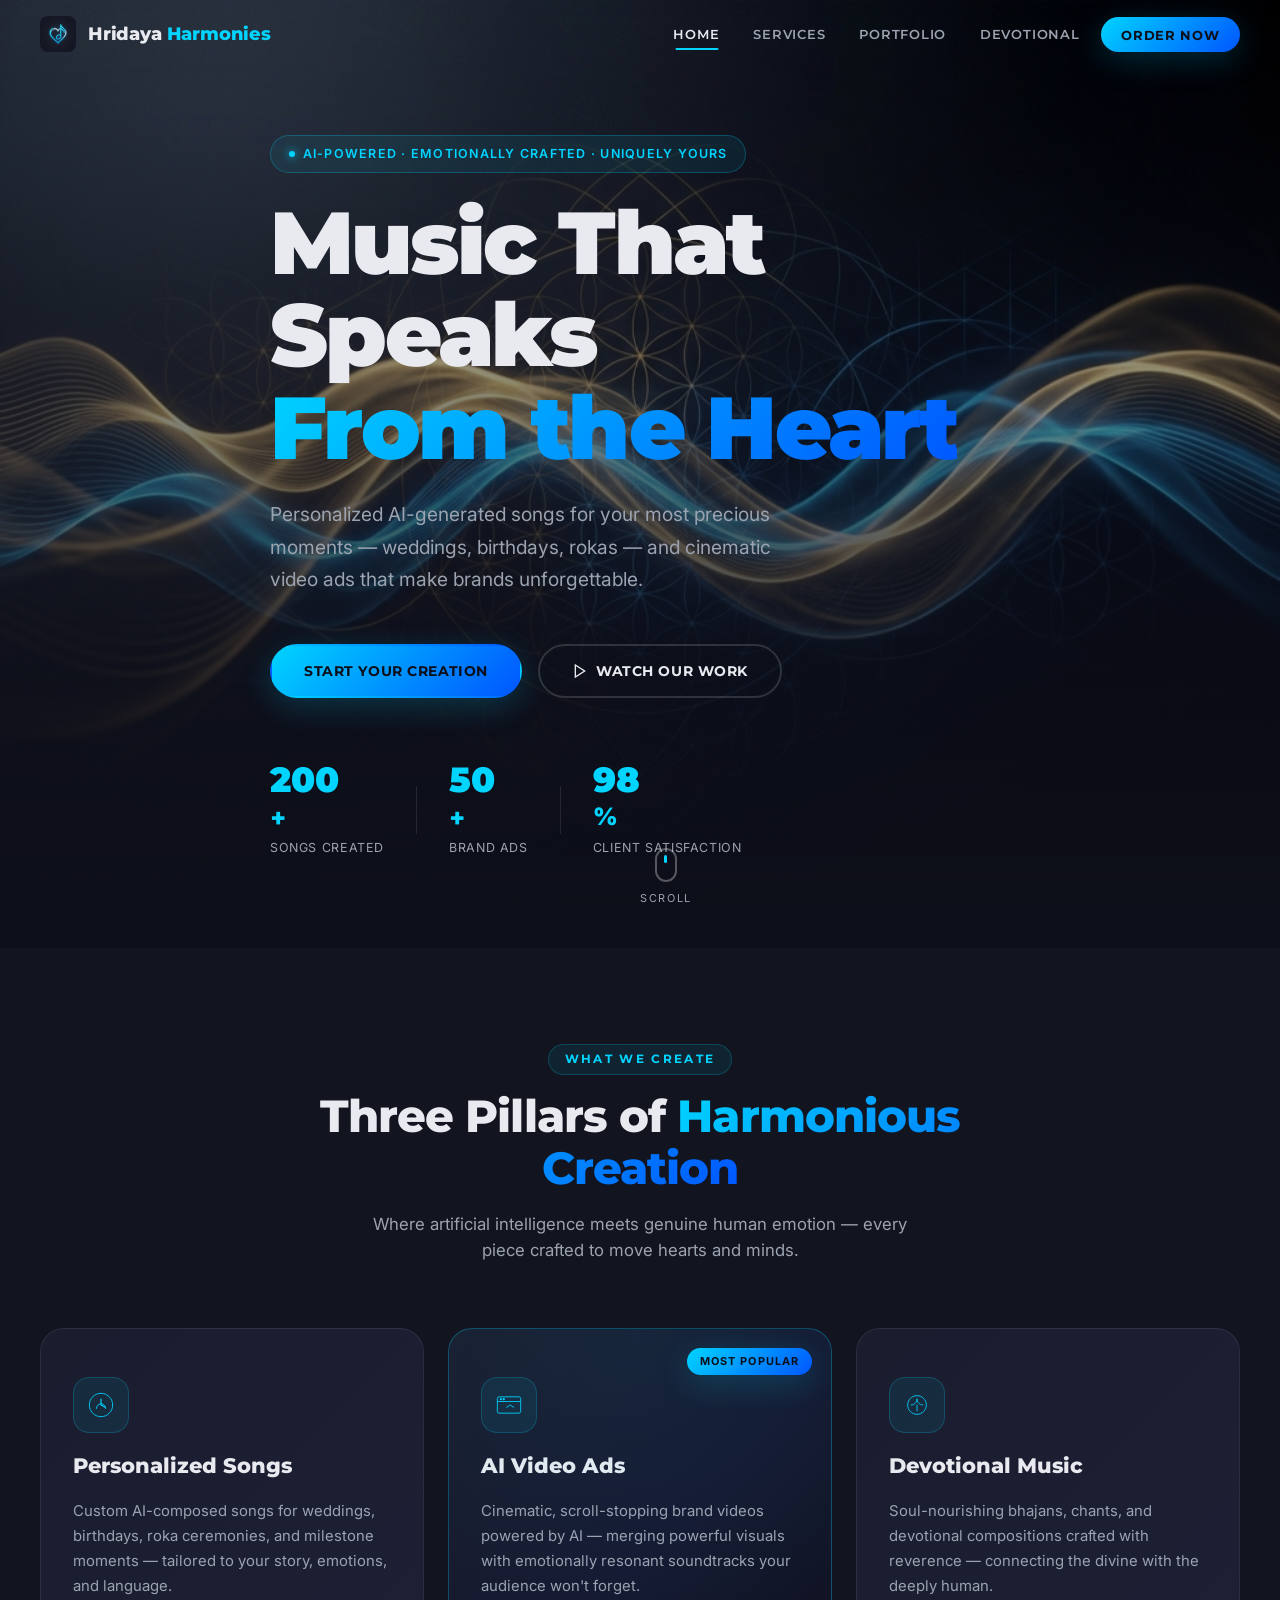
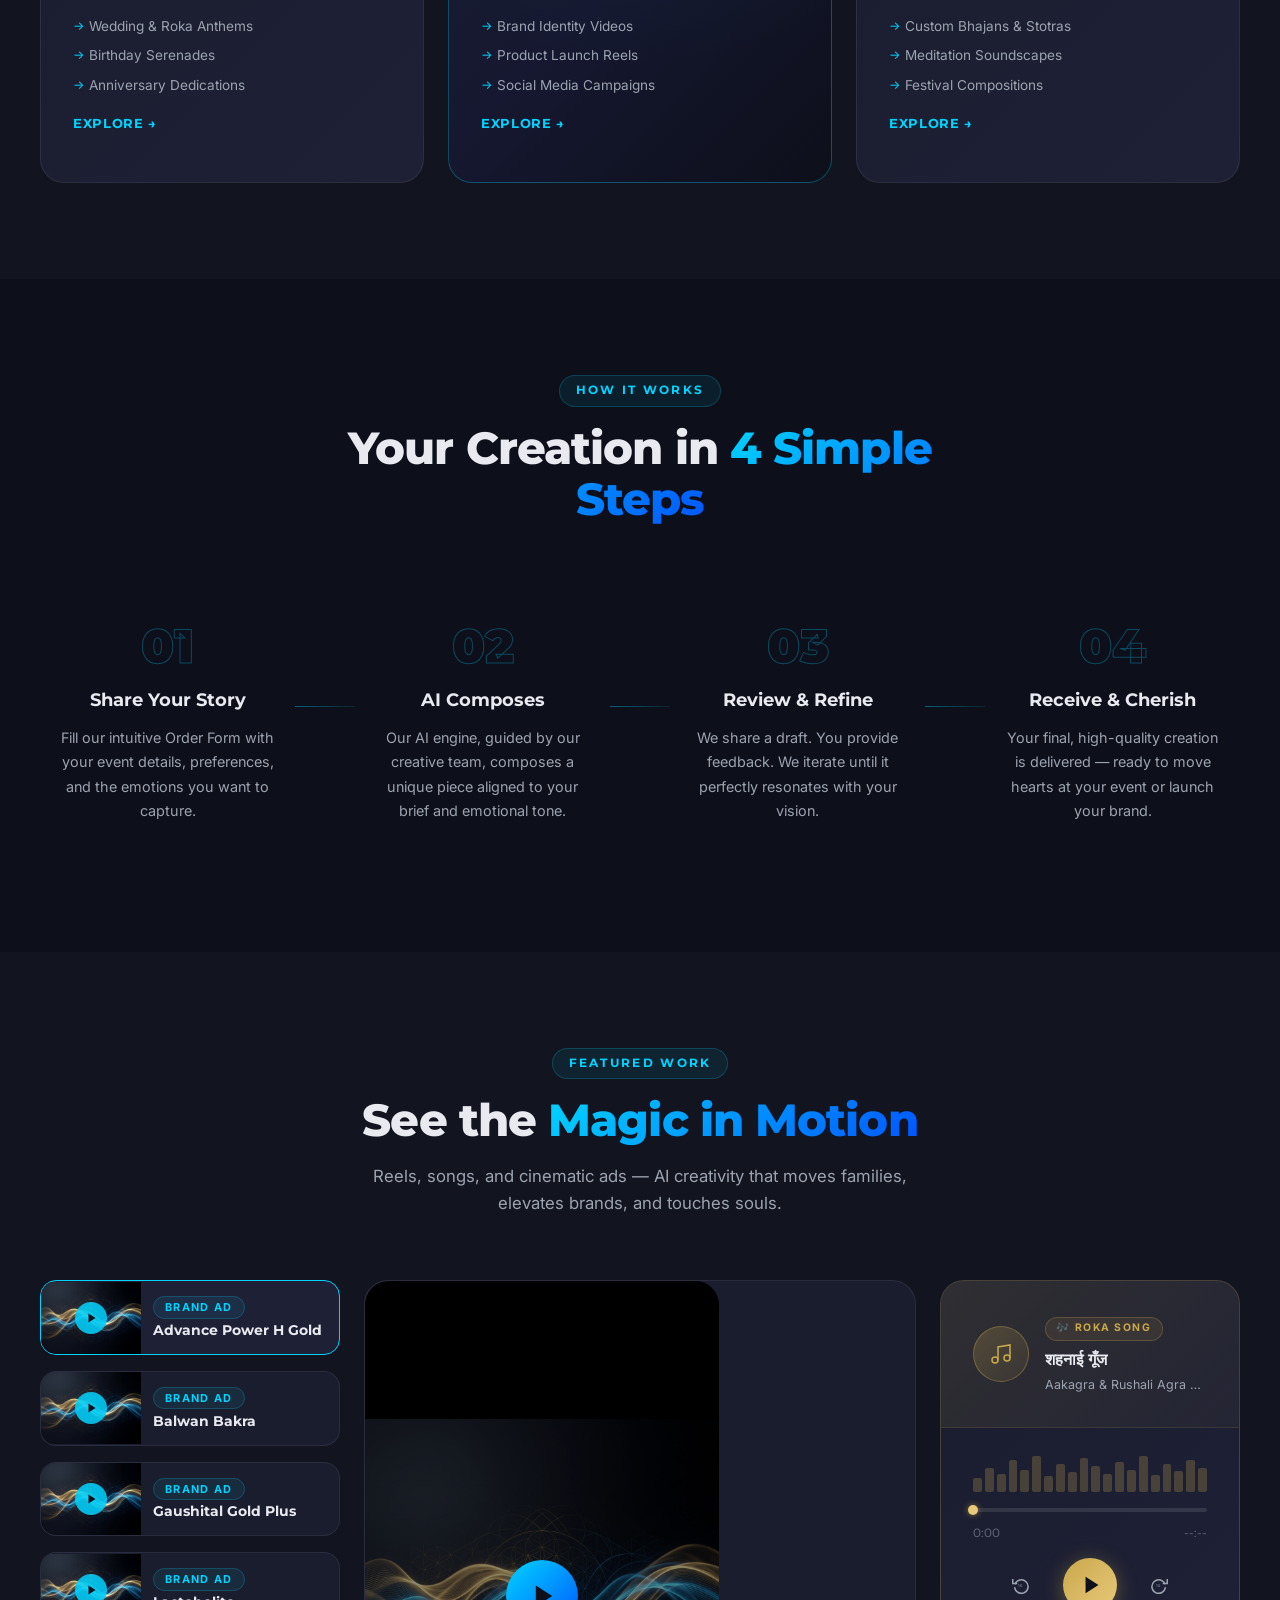
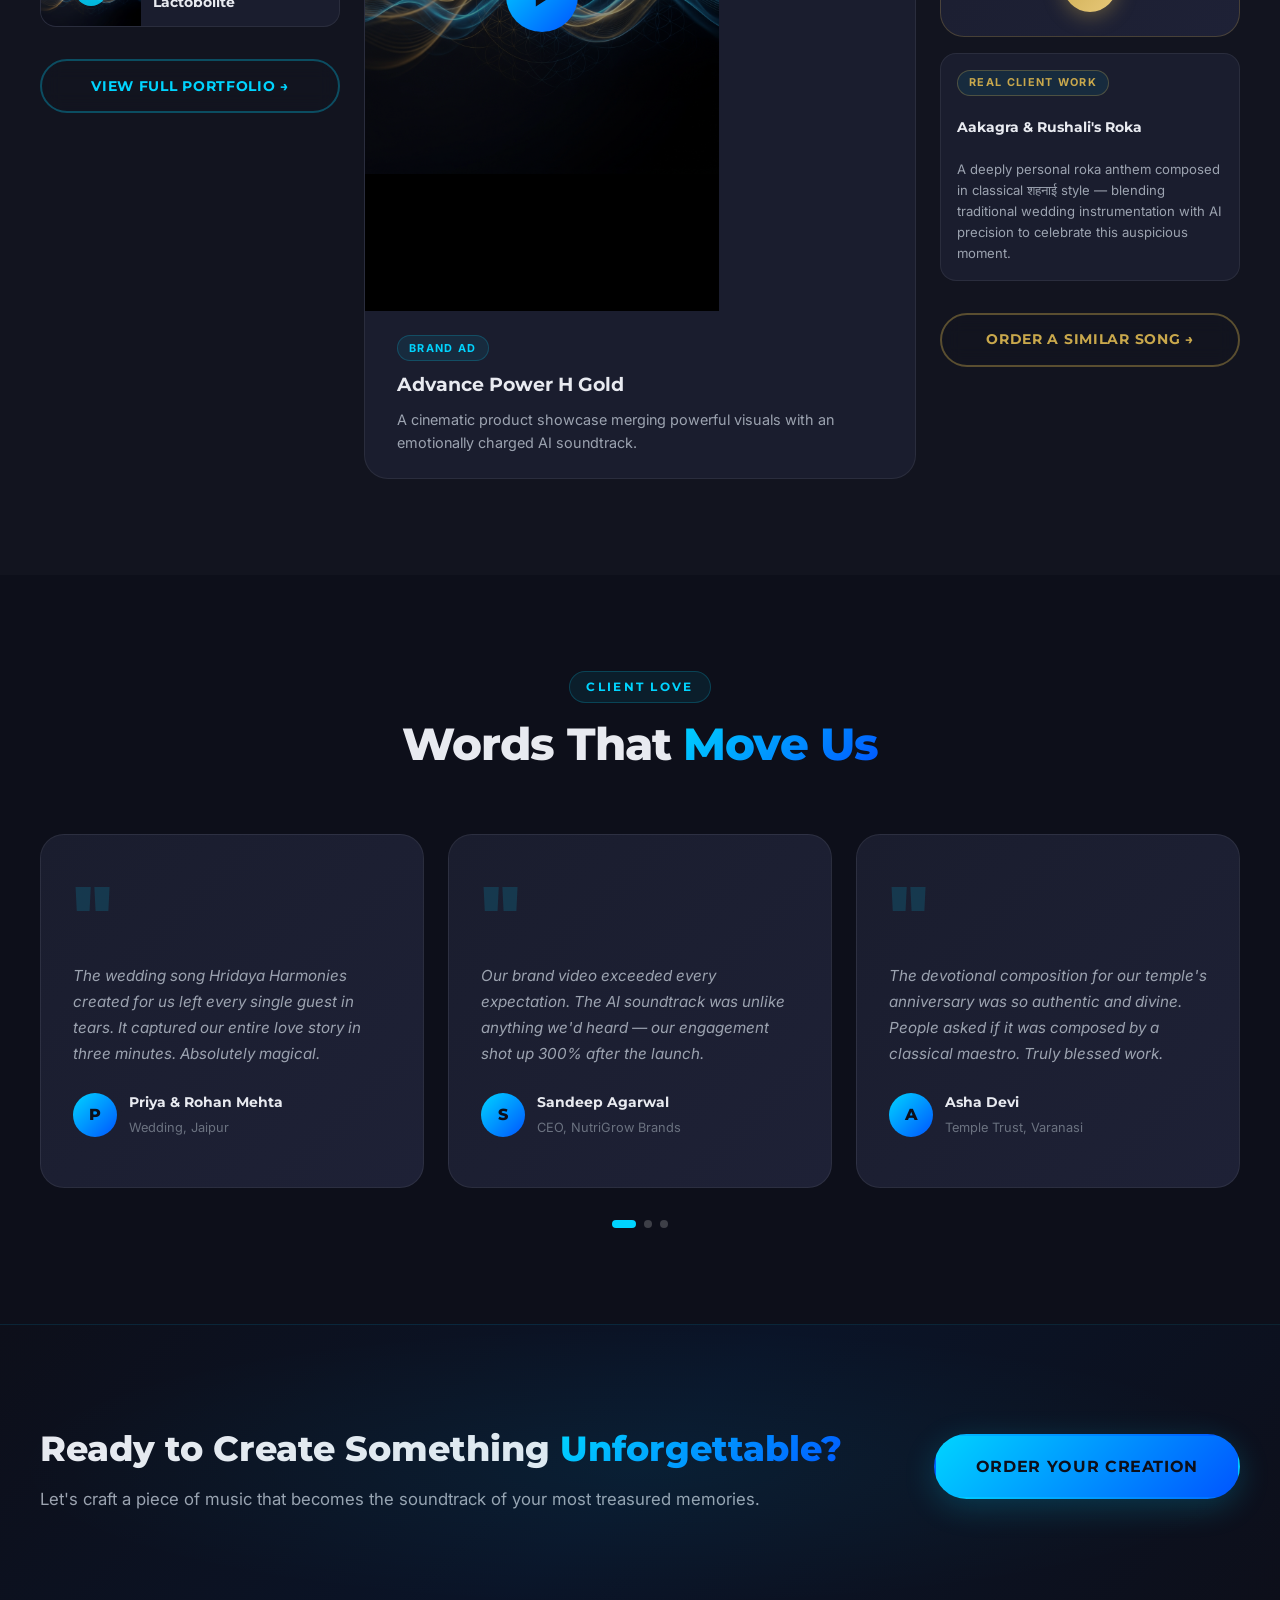
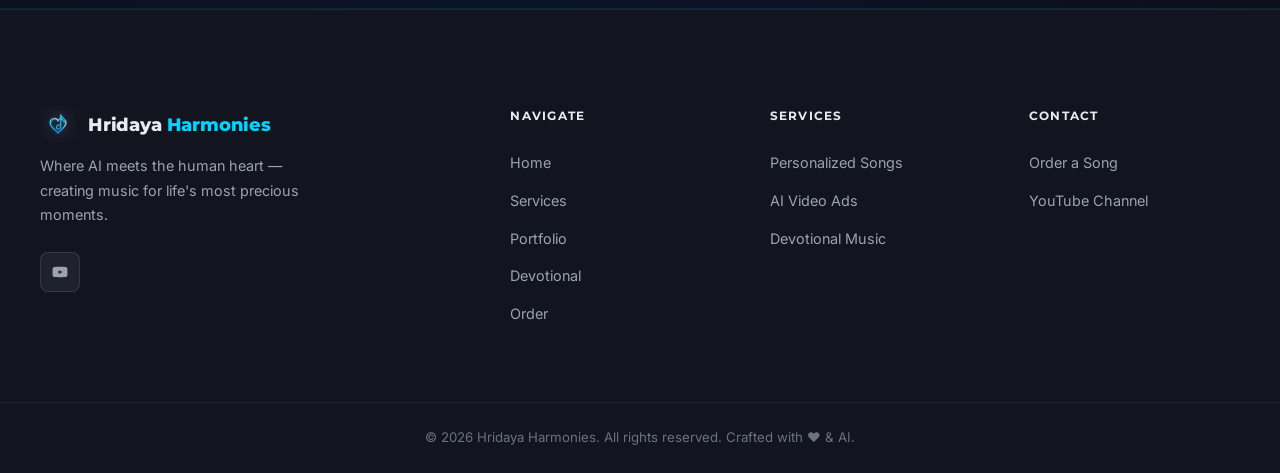
==== commit 2f62be76: "refactor: remove canonical link tags and update thank-you page redirect placeholder" ====
--- a/index.html
+++ b/index.html
@@ -6,7 +6,7 @@
   <title>Hridaya Harmonies | AI-Powered Music & Creative Agency</title>
   <meta name="description" content="Hridaya Harmonies crafts AI-generated personalized songs for weddings, birthdays & roka ceremonies, devotional music, and cinematic video ads for brands. Book your custom creation today." />
   <meta name="keywords" content="AI music, personalized songs, wedding song, devotional music, video ads, creative agency, Hridaya Harmonies" />
-  <link rel="canonical" href="https://hridayaharmonies.com/" />
+
   <!-- Open Graph -->
   <meta property="og:title" content="Hridaya Harmonies | AI-Powered Music & Creative Agency" />
   <meta property="og:description" content="AI-generated personalized songs and cinematic video ads crafted with heart." />
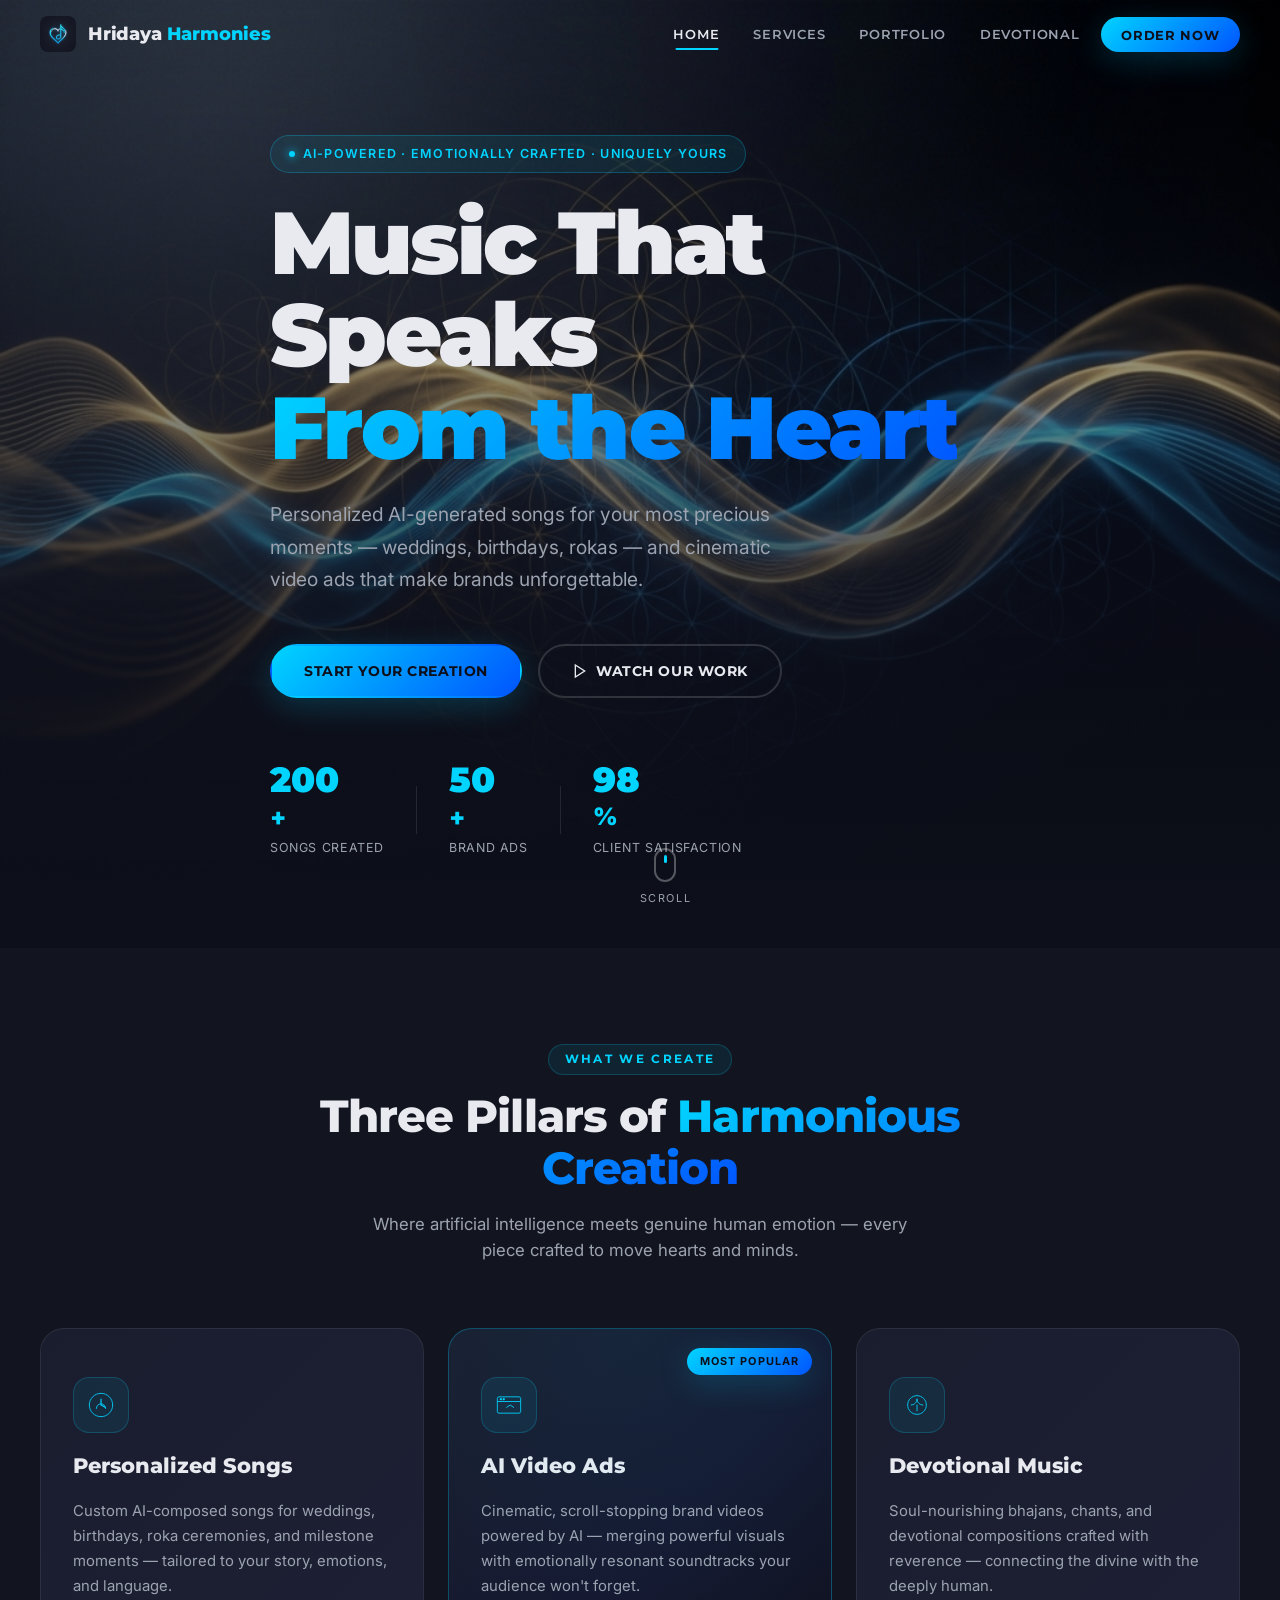
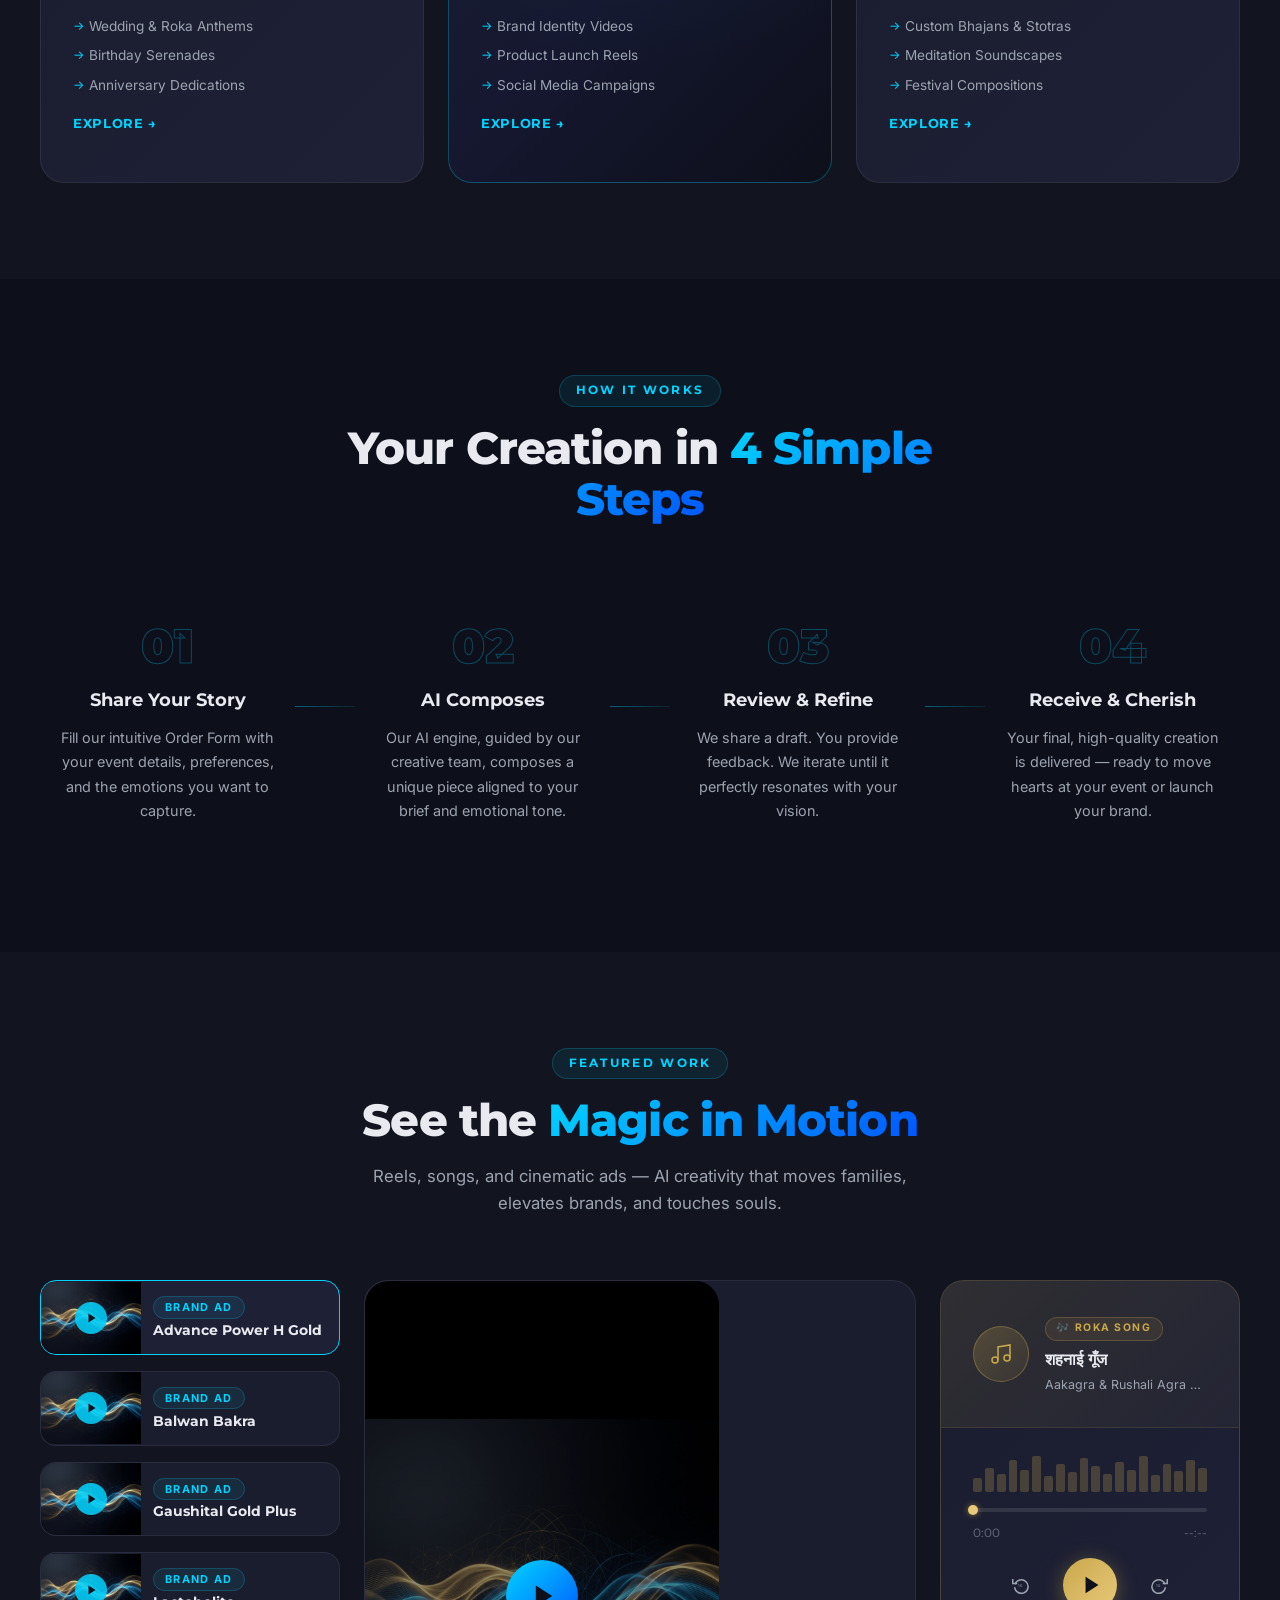
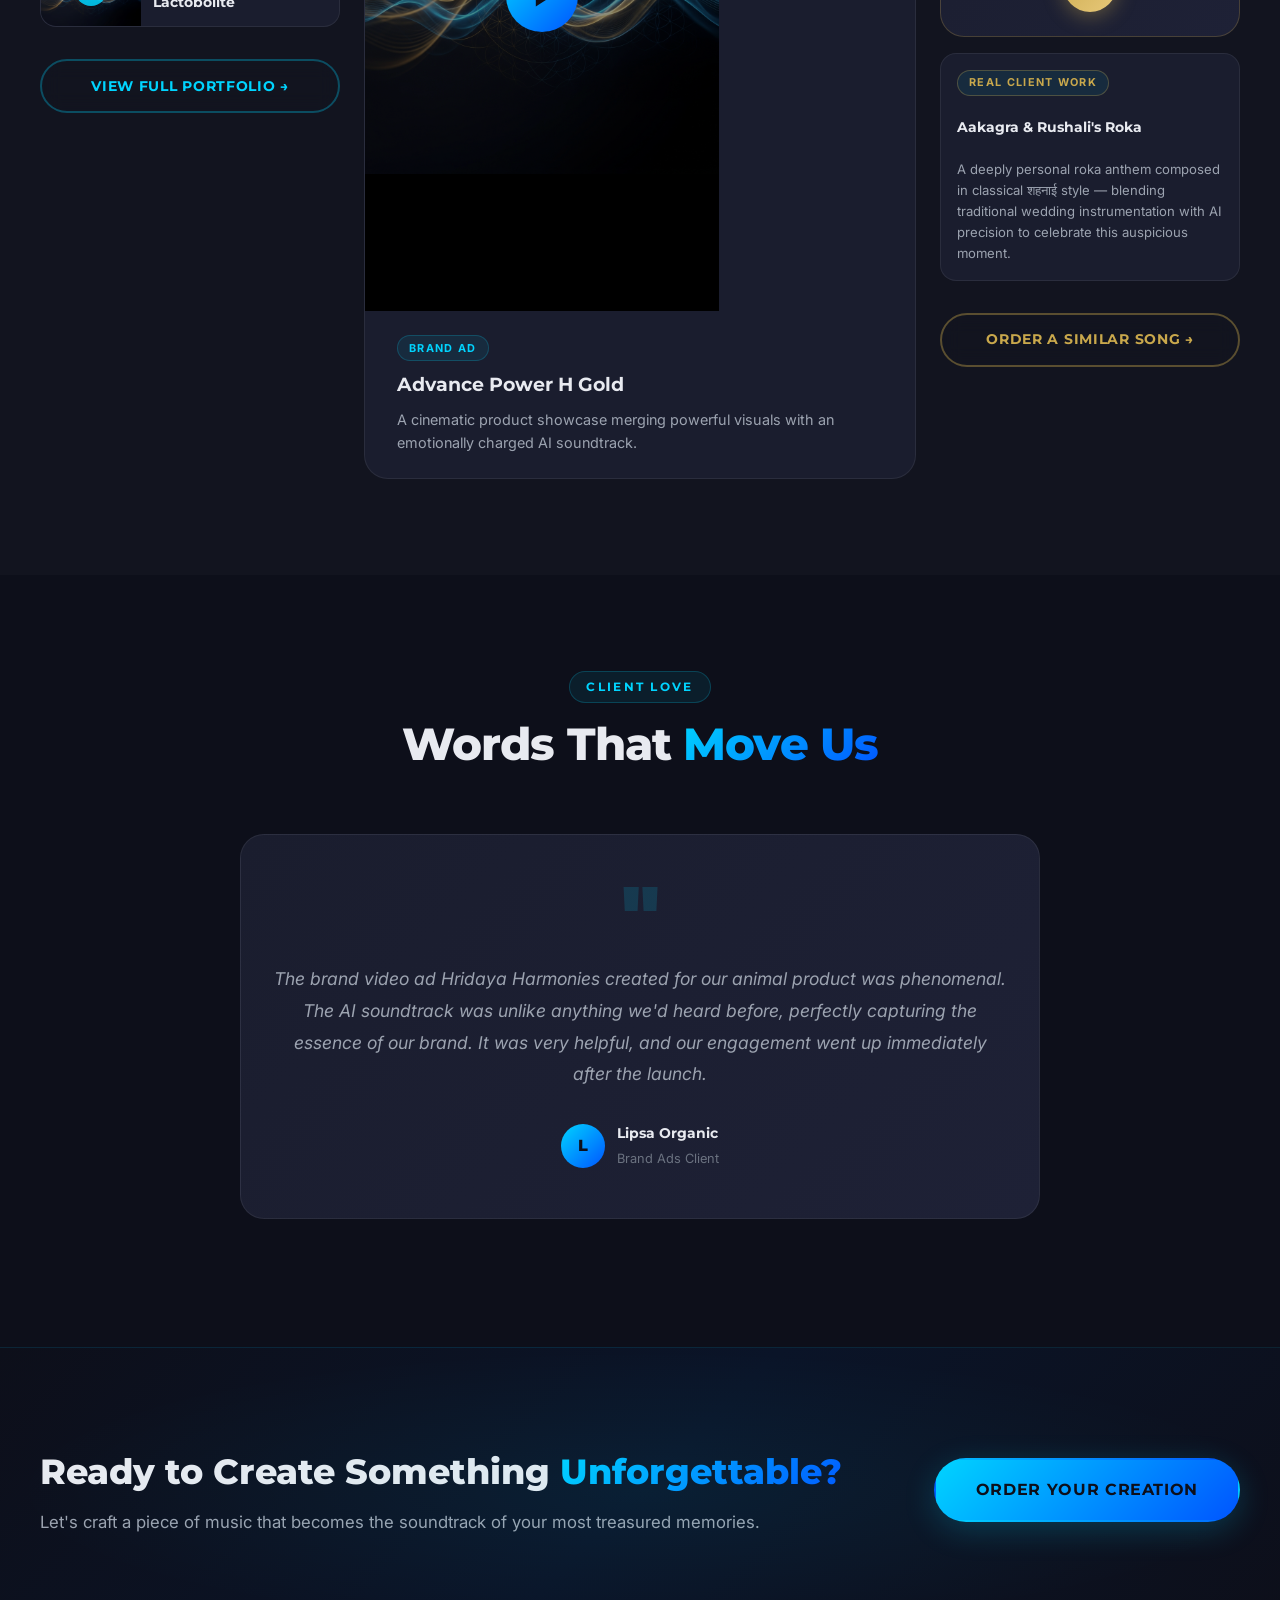
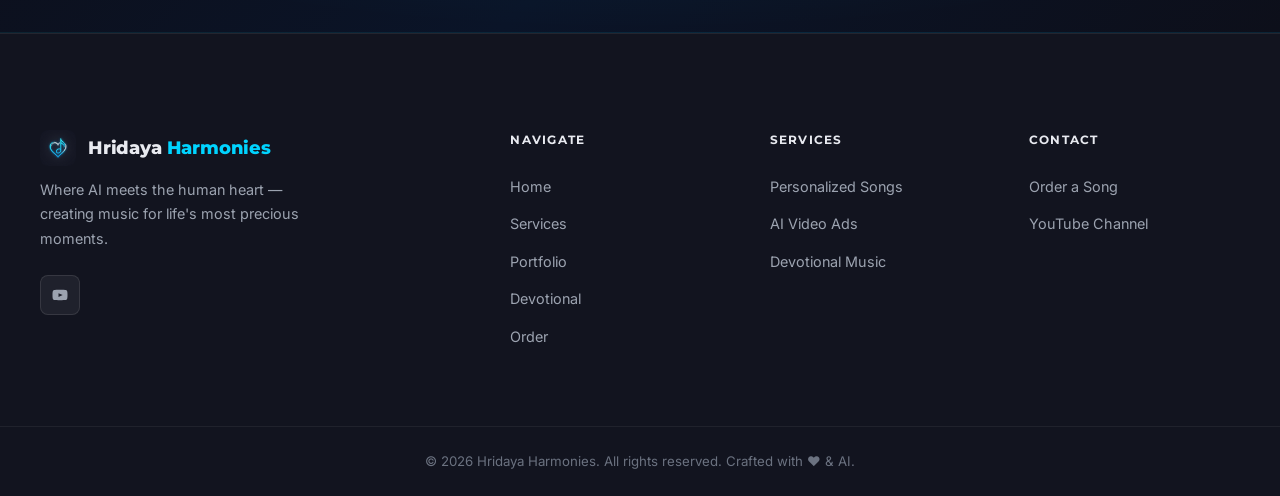
==== commit ece891c2: "feat: update SEO metadata, add favicons, replace budget field with delivery options in order form, a" ====
--- a/index.html
+++ b/index.html
@@ -3,14 +3,18 @@
 <head>
   <meta charset="UTF-8" />
   <meta name="viewport" content="width=device-width, initial-scale=1.0" />
-  <title>Hridaya Harmonies | AI-Powered Music & Creative Agency</title>
-  <meta name="description" content="Hridaya Harmonies crafts AI-generated personalized songs for weddings, birthdays & roka ceremonies, devotional music, and cinematic video ads for brands. Book your custom creation today." />
-  <meta name="keywords" content="AI music, personalized songs, wedding song, devotional music, video ads, creative agency, Hridaya Harmonies" />
+  <title>Hridaya Harmonies | Custom AI Music & Brand Ad Creation</title>
+  <meta name="description" content="Hridaya Harmonies is a premium creative agency specializing in custom AI music creation and high-impact cinematic brand video ads." />
+  <meta name="keywords" content="AI music creation, custom songs, brand video ads, cinematic ads, creative agency, Hridaya Harmonies" />
 
   <!-- Open Graph -->
-  <meta property="og:title" content="Hridaya Harmonies | AI-Powered Music & Creative Agency" />
-  <meta property="og:description" content="AI-generated personalized songs and cinematic video ads crafted with heart." />
+  <meta property="og:title" content="Hridaya Harmonies | Custom AI Music & Brand Ad Creation" />
+  <meta property="og:description" content="Premium creative agency specializing in custom AI music creation and highly engaging cinematic brand video ads." />
   <meta property="og:type" content="website" />
+
+  <!-- Favicon -->
+  <link rel="icon" type="image/png" href="logo_hridaya.png" />
+  <link rel="apple-touch-icon" href="logo_hridaya.png" />
   <!-- Fonts -->
   <link rel="preconnect" href="https://fonts.googleapis.com" />
   <link rel="preconnect" href="https://fonts.gstatic.com" crossorigin />
@@ -401,45 +405,18 @@
         <span class="section-tag">Client Love</span>
         <h2 class="section-title" id="testimonialsHeading">Words That <span class="gradient-text">Move Us</span></h2>
       </div>
-      <div class="testimonials-carousel" id="testimonialsCarousel" role="list">
-        <div class="testimonial-card" role="listitem">
+      <div class="testimonials-carousel" id="testimonialsCarousel" role="list" style="display:flex; justify-content:center; padding-bottom: 0;">
+        <div class="testimonial-card" role="listitem" style="max-width: 800px; margin: 0 auto; text-align: center;">
           <div class="testimonial-quote">"</div>
-          <p class="testimonial-text">The wedding song Hridaya Harmonies created for us left every single guest in tears. It captured our entire love story in three minutes. Absolutely magical.</p>
-          <div class="testimonial-author">
-            <div class="author-avatar" aria-hidden="true">P</div>
-            <div>
-              <strong>Priya &amp; Rohan Mehta</strong>
-              <span>Wedding, Jaipur</span>
-            </div>
-          </div>
-        </div>
-        <div class="testimonial-card" role="listitem">
-          <div class="testimonial-quote">"</div>
-          <p class="testimonial-text">Our brand video exceeded every expectation. The AI soundtrack was unlike anything we'd heard — our engagement shot up 300% after the launch.</p>
-          <div class="testimonial-author">
-            <div class="author-avatar" aria-hidden="true">S</div>
-            <div>
-              <strong>Sandeep Agarwal</strong>
-              <span>CEO, NutriGrow Brands</span>
-            </div>
-          </div>
-        </div>
-        <div class="testimonial-card" role="listitem">
-          <div class="testimonial-quote">"</div>
-          <p class="testimonial-text">The devotional composition for our temple's anniversary was so authentic and divine. People asked if it was composed by a classical maestro. Truly blessed work.</p>
-          <div class="testimonial-author">
-            <div class="author-avatar" aria-hidden="true">A</div>
-            <div>
-              <strong>Asha Devi</strong>
-              <span>Temple Trust, Varanasi</span>
-            </div>
-          </div>
-        </div>
-      </div>
-      <div class="carousel-nav" aria-label="Testimonial navigation">
-        <button class="carousel-dot active" id="dot0" aria-label="Testimonial 1"></button>
-        <button class="carousel-dot" id="dot1" aria-label="Testimonial 2"></button>
-        <button class="carousel-dot" id="dot2" aria-label="Testimonial 3"></button>
+          <p class="testimonial-text" style="font-size: 1.1rem; line-height: 1.8;">The brand video ad Hridaya Harmonies created for our animal product was phenomenal. The AI soundtrack was unlike anything we'd heard before, perfectly capturing the essence of our brand. It was very helpful, and our engagement went up immediately after the launch.</p>
+          <div class="testimonial-author" style="justify-content: center; margin-top: 2rem;">
+            <div class="author-avatar" aria-hidden="true">L</div>
+            <div style="text-align: left;">
+              <strong>Lipsa Organic</strong>
+              <span>Brand Ads Client</span>
+            </div>
+          </div>
+        </div>
       </div>
     </div>
   </section>
--- a/style.css
+++ b/style.css
@@ -1513,7 +1513,10 @@
   .nav-links {
     display: none;
     position: fixed;
-    inset: 0;
+    top: 0;
+    left: 0;
+    width: 100%;
+    height: 100vh;
     background: rgba(13,15,26,0.98);
     backdrop-filter: blur(20px);
     flex-direction: column;
@@ -1530,7 +1533,6 @@
   .form-grid { grid-template-columns: 1fr; }
   .form-group.full-col { grid-column: unset; }
   .cta-inner { flex-direction: column; text-align: center; }
-  .order-sidebar { display: none; }
   .process-connector { display: none; }
   .process-grid { flex-direction: column; }
 }
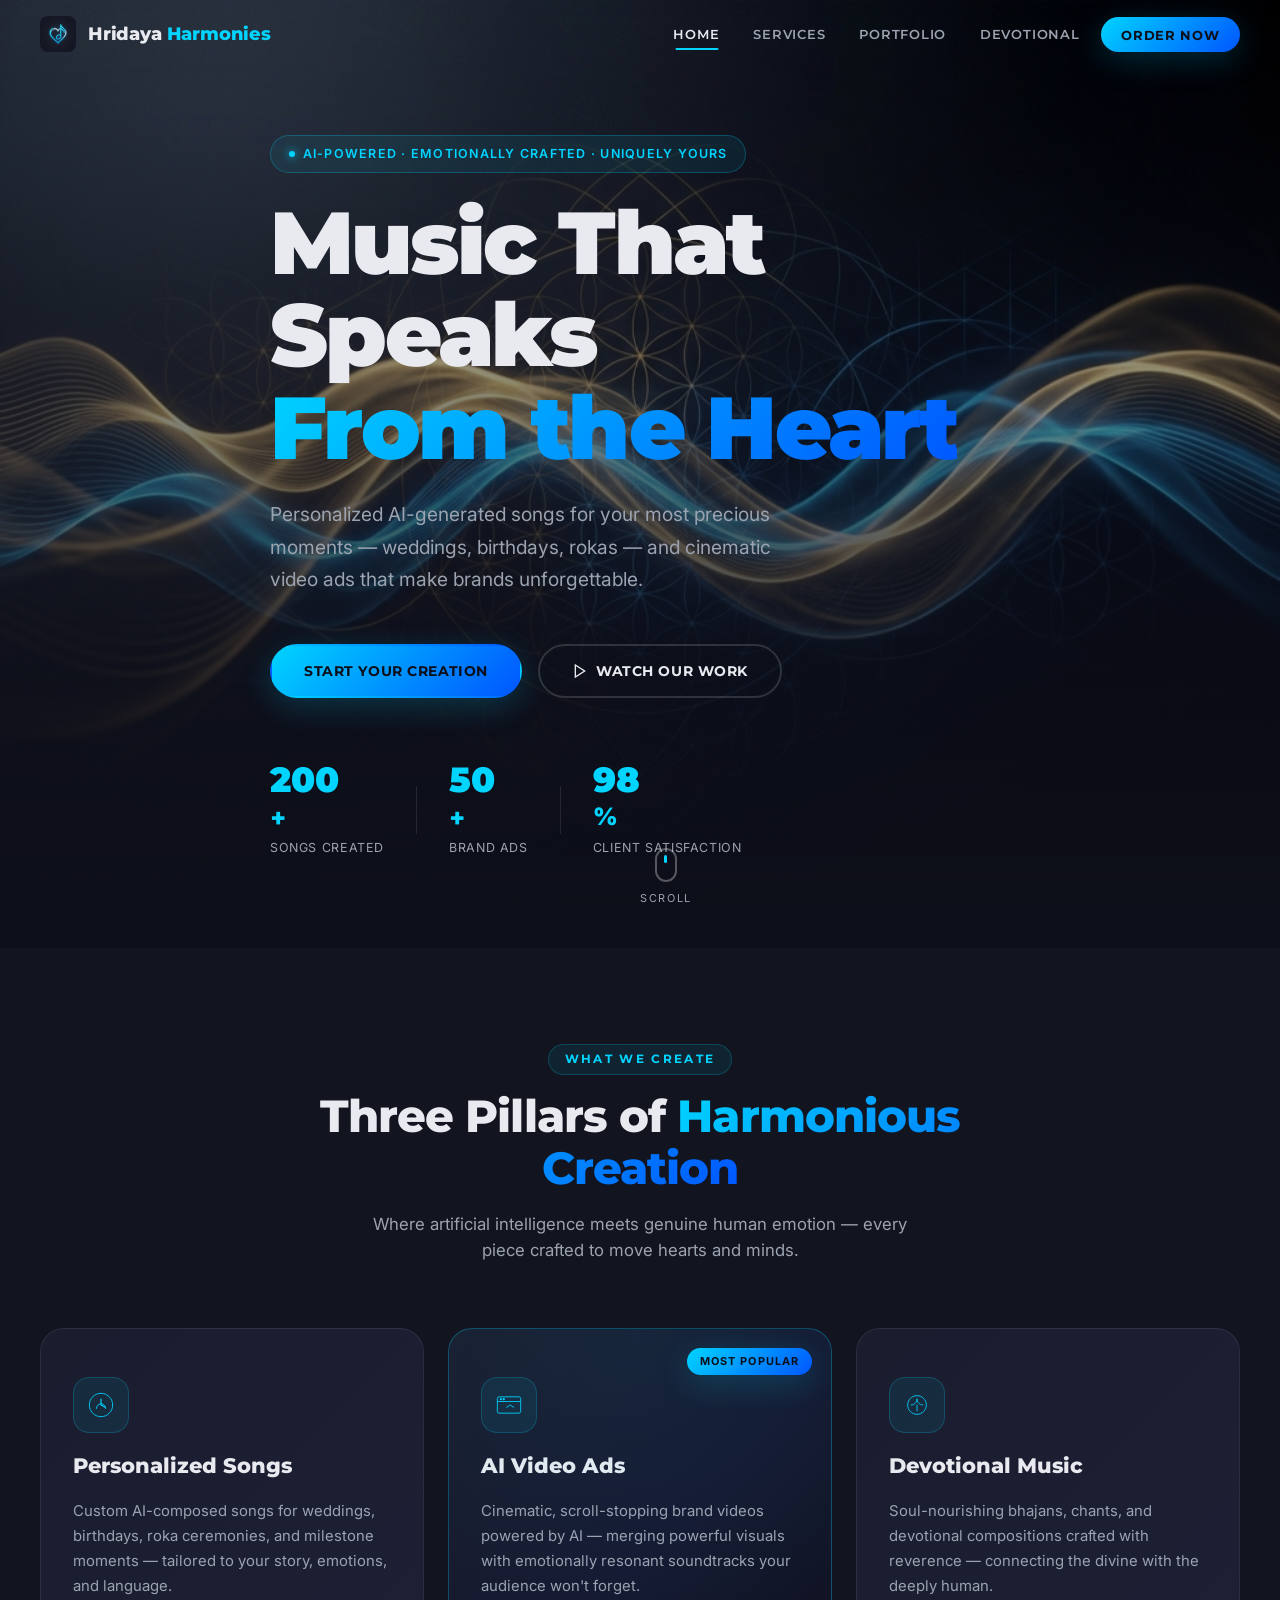
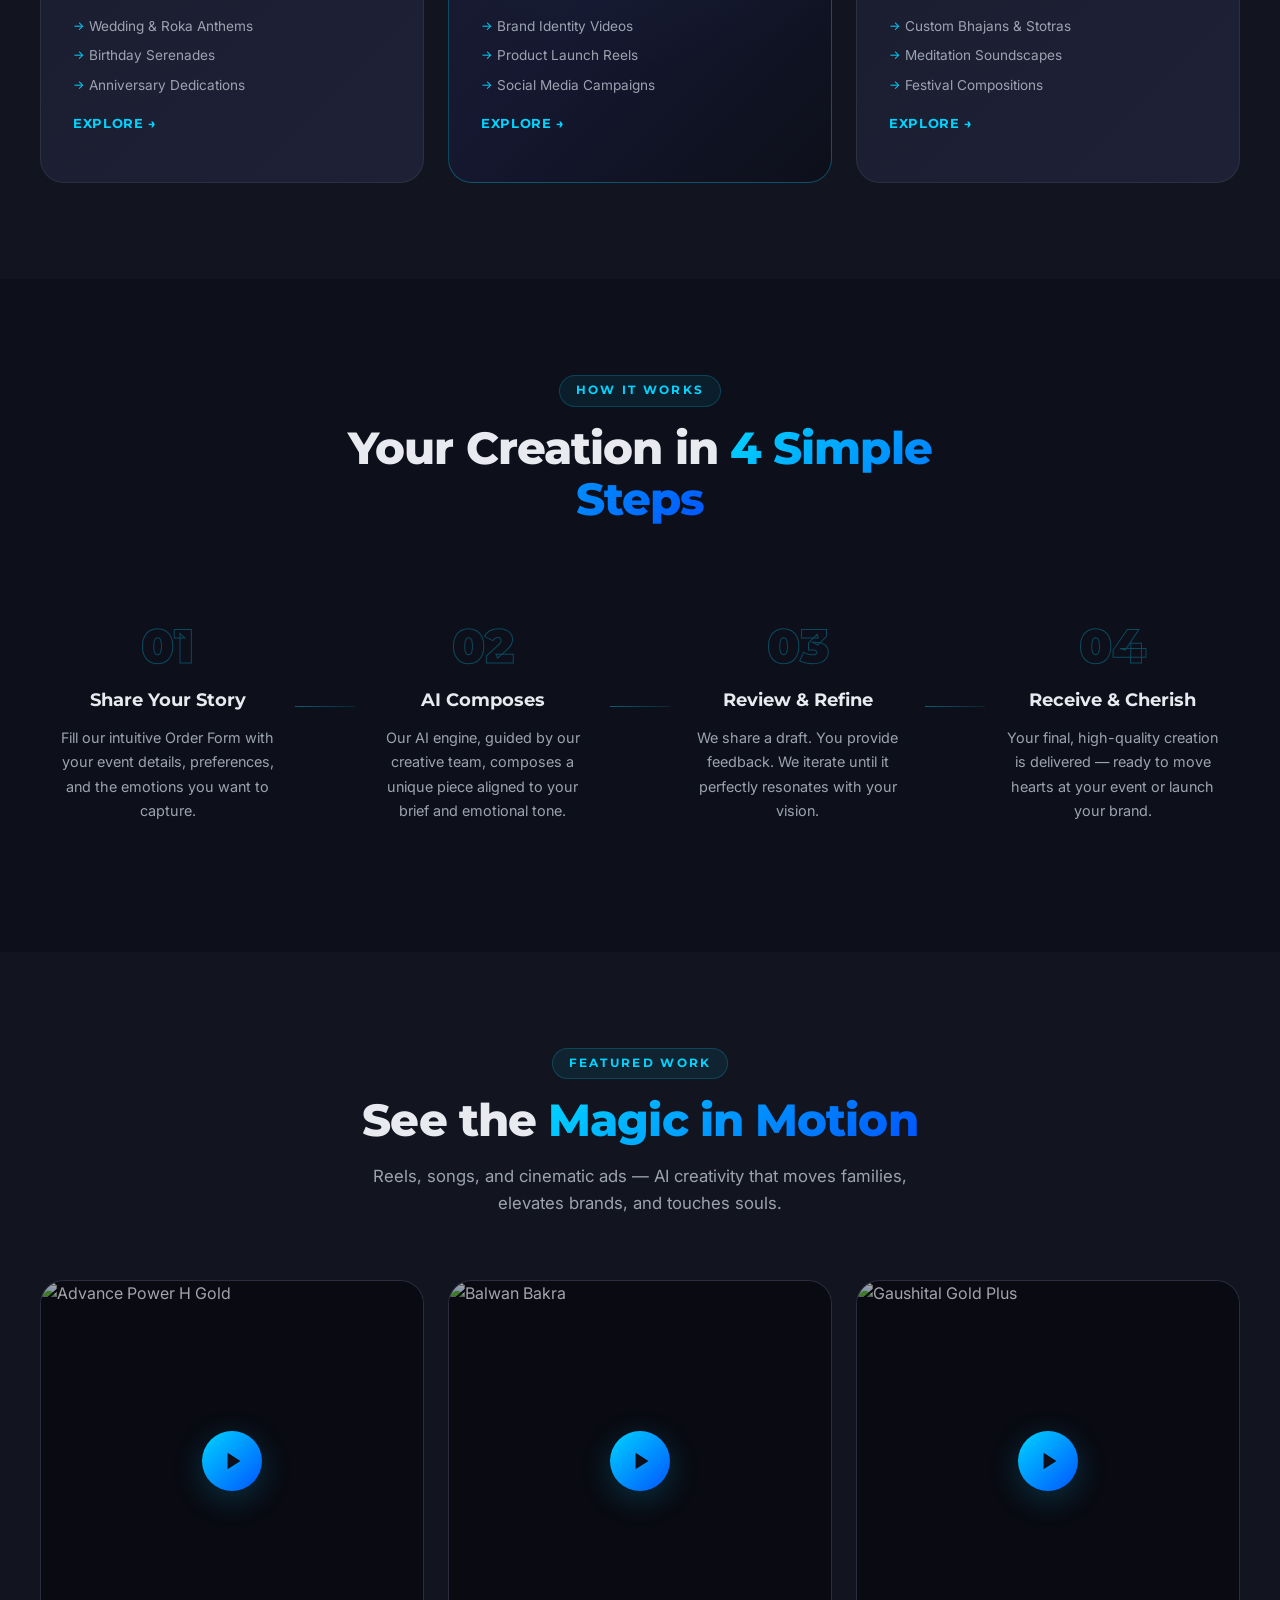
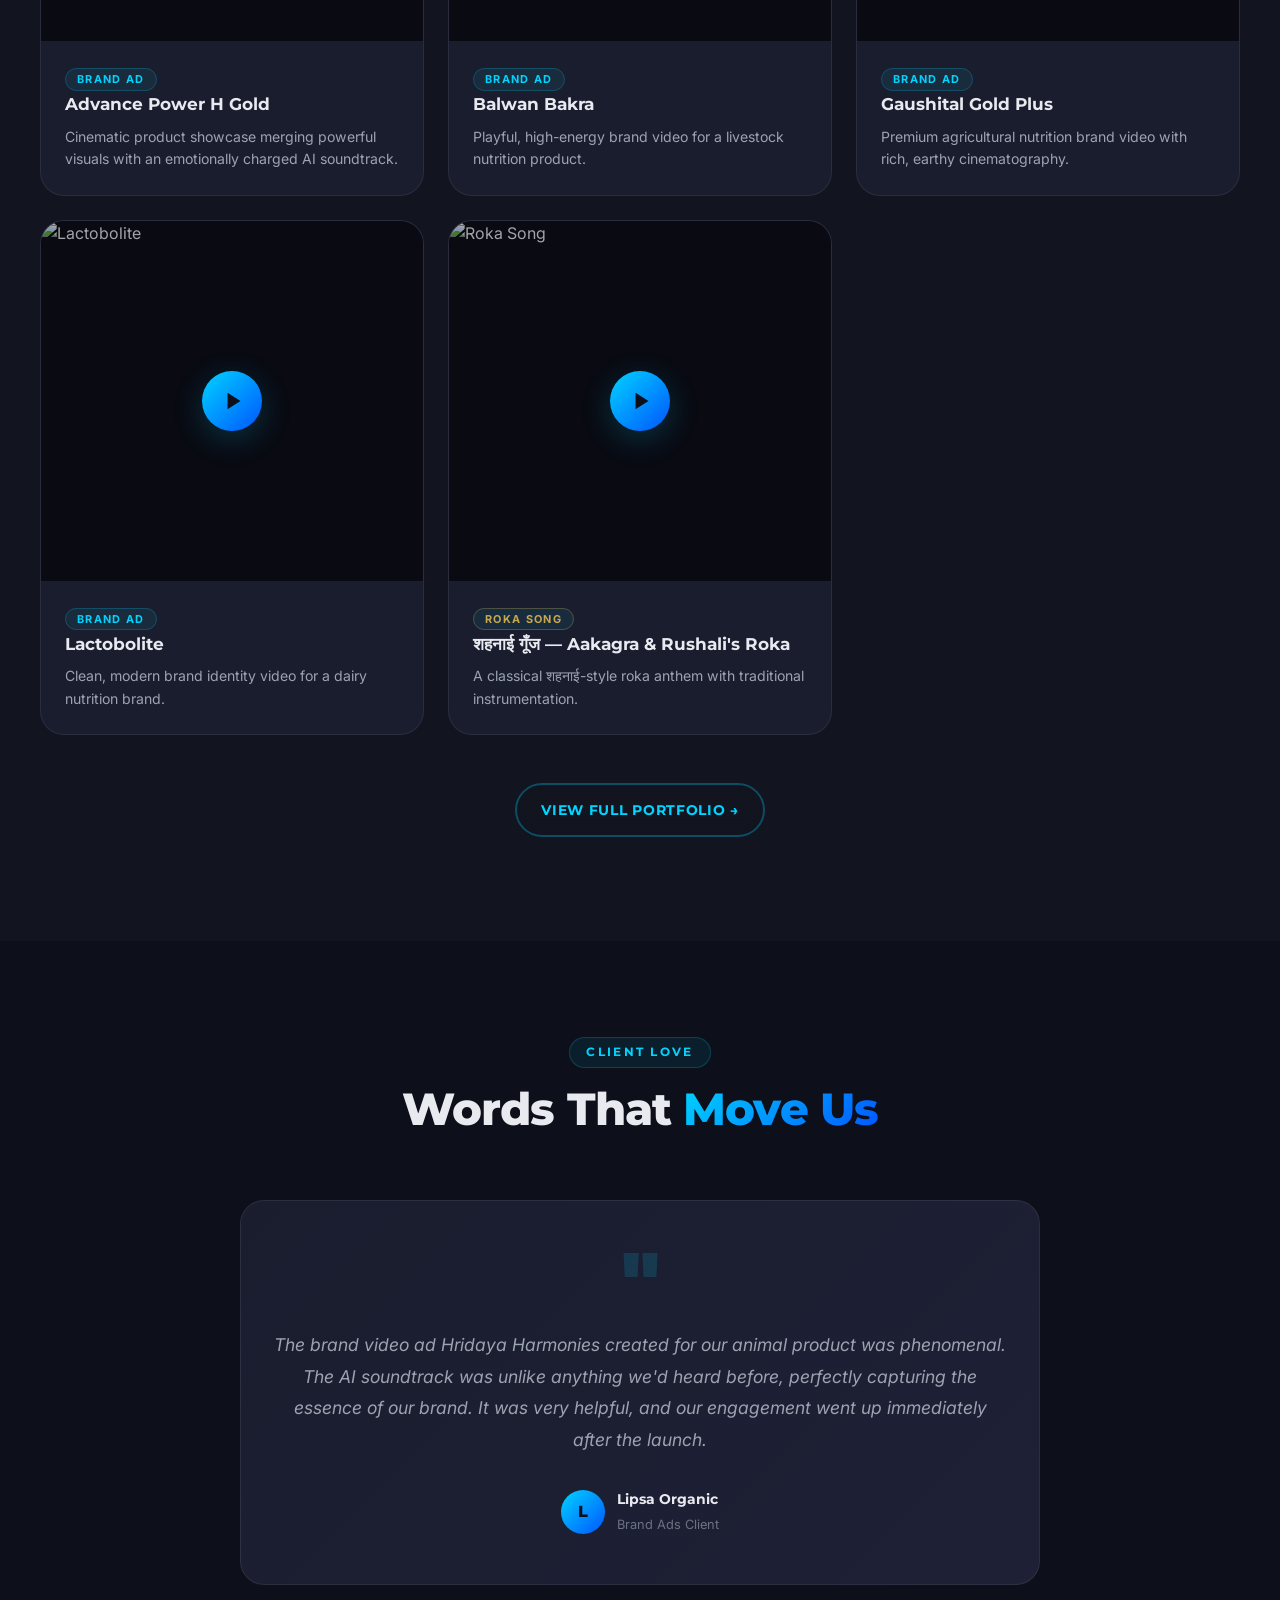
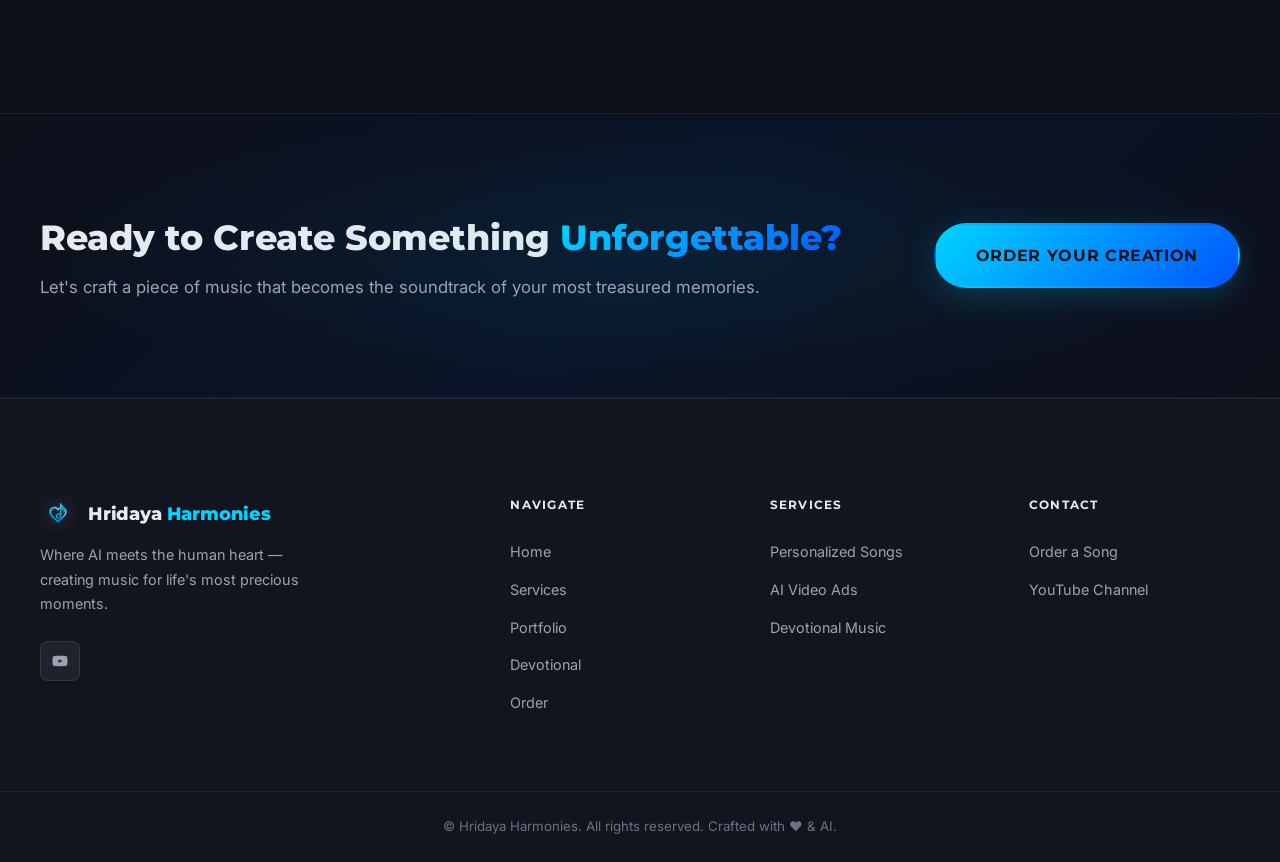
==== commit 8d23410c: "feat: replace local video assets with embedded YouTube thumbnails in portfolio and update order form" ====
--- a/index.html
+++ b/index.html
@@ -212,185 +212,114 @@
         <h2 class="section-title" id="featuredHeading">See the <span class="gradient-text">Magic in Motion</span></h2>
         <p class="section-subtitle">Reels, songs, and cinematic ads — AI creativity that moves families, elevates brands, and touches souls.</p>
       </div>
-      <div class="featured-grid">
-
-        <!-- ── LEFT: Reel switcher list ── -->
-        <div class="reel-list-col" id="featuredReel">
-          <div class="reel-card active" id="reel0"
-            data-src="Advance Power H Gold.mp4"
-            data-title="Advance Power H Gold"
-            data-tag="Brand Ad"
-            data-desc="Cinematic product showcase merging powerful visuals with an emotionally charged AI soundtrack.">
-            <div class="reel-thumb" style="background-image:url('hero_bg.png')">
-              <button class="reel-play" aria-label="Play Advance Power H Gold">
-                <svg viewBox="0 0 24 24" fill="currentColor"><polygon points="5 3 19 12 5 21 5 3"/></svg>
-              </button>
-            </div>
-            <div class="reel-info">
-              <span class="video-tag">Brand Ad</span>
-              <h4>Advance Power H Gold</h4>
-            </div>
-          </div>
-          <div class="reel-card" id="reel1"
-            data-src="Balwan Bakra.mp4"
-            data-title="Balwan Bakra"
-            data-tag="Brand Ad"
-            data-desc="Playful, high-energy brand video for a livestock nutrition product.">
-            <div class="reel-thumb" style="background-image:url('hero_bg.png')">
-              <button class="reel-play" aria-label="Play Balwan Bakra">
-                <svg viewBox="0 0 24 24" fill="currentColor"><polygon points="5 3 19 12 5 21 5 3"/></svg>
-              </button>
-            </div>
-            <div class="reel-info">
-              <span class="video-tag">Brand Ad</span>
-              <h4>Balwan Bakra</h4>
-            </div>
-          </div>
-          <div class="reel-card" id="reel2"
-            data-src="Gaushital Gold plus.mp4"
-            data-title="Gaushital Gold Plus"
-            data-tag="Brand Ad"
-            data-desc="Premium agricultural nutrition brand video with rich, earthy cinematography.">
-            <div class="reel-thumb" style="background-image:url('hero_bg.png')">
-              <button class="reel-play" aria-label="Play Gaushital Gold Plus">
-                <svg viewBox="0 0 24 24" fill="currentColor"><polygon points="5 3 19 12 5 21 5 3"/></svg>
-              </button>
-            </div>
-            <div class="reel-info">
-              <span class="video-tag">Brand Ad</span>
-              <h4>Gaushital Gold Plus</h4>
-            </div>
-          </div>
-          <div class="reel-card" id="reel3"
-            data-src="Lactobolite.mp4"
-            data-title="Lactobolite"
-            data-tag="Brand Ad"
-            data-desc="Clean, modern brand identity video for a dairy nutrition brand.">
-            <div class="reel-thumb" style="background-image:url('hero_bg.png')">
-              <button class="reel-play" aria-label="Play Lactobolite">
-                <svg viewBox="0 0 24 24" fill="currentColor"><polygon points="5 3 19 12 5 21 5 3"/></svg>
-              </button>
-            </div>
-            <div class="reel-info">
-              <span class="video-tag">Brand Ad</span>
-              <h4>Lactobolite</h4>
-            </div>
-          </div>
-          <a href="portfolio.html" class="btn btn-outline-full">View Full Portfolio →</a>
-        </div>
-
-        <!-- ── CENTER: Portrait (9:16) main player ── -->
-        <div class="featured-video-card" id="featuredVideoCard">
-          <div class="video-wrapper">
-            <video
-              id="featuredVideoPlayer"
-              src="Advance Power H Gold.mp4"
-              preload="none"
-              poster="hero_bg.png"
-              aria-label="Advance Power H Gold brand video ad"
-              playsinline
-            ></video>
-            <div class="video-overlay" id="featuredVideoOverlay">
-              <button class="play-btn" id="featuredPlayBtn" aria-label="Play video">
-                <svg viewBox="0 0 24 24" fill="currentColor" aria-hidden="true"><polygon points="5 3 19 12 5 21 5 3"/></svg>
-              </button>
-            </div>
-            <div class="video-controls" id="featuredControls">
-              <button class="vc-btn" id="vcPlayPause" aria-label="Play/Pause">
-                <svg class="icon-play" viewBox="0 0 24 24" fill="currentColor"><polygon points="5 3 19 12 5 21 5 3"/></svg>
-                <svg class="icon-pause hidden" viewBox="0 0 24 24" fill="currentColor"><rect x="6" y="4" width="4" height="16"/><rect x="14" y="4" width="4" height="16"/></svg>
-              </button>
-              <div class="vc-progress-wrap" id="vcProgressWrap" role="slider" aria-label="Video progress" aria-valuemin="0" aria-valuemax="100" aria-valuenow="0">
-                <div class="vc-progress-bar" id="vcProgressBar"></div>
+      <div class="portfolio-grid">
+        <!-- Advance Power H Gold -->
+        <article class="portfolio-item" data-category="brand_ad" role="listitem">
+          <div class="portfolio-thumb portrait yt-thumb" style="width:100%; height:100%;">
+            <div class="yt-thumb-placeholder" 
+              data-src="https://www.youtube.com/embed/Pi7TFwxM718?si=9gHSELkycpd6__vM" 
+              style="width: 100%; height: 100%; position: relative; cursor: pointer;">
+              <img src="https://img.youtube.com/vi/Pi7TFwxM718/hqdefault.jpg" alt="Advance Power H Gold" style="width:100%; height:100%; object-fit:cover;">
+              <div class="portfolio-thumb-overlay" style="opacity:1; background:rgba(0,0,0,0.3); pointer-events:none;">
+                <div class="portfolio-thumb-btn" style="pointer-events:none;">
+                  <svg viewBox="0 0 24 24" fill="currentColor"><polygon points="5 3 19 12 5 21 5 3"/></svg>
+                </div>
               </div>
-              <span class="vc-time" id="vcTime">0:00 / 0:00</span>
-              <button class="vc-btn" id="vcMute" aria-label="Toggle mute">
-                <svg viewBox="0 0 24 24" fill="currentColor"><path d="M11 5L6 9H2v6h4l5 4V5z"/><path class="icon-vol" d="M15.54 8.46a5 5 0 010 7.07M19.07 4.93a10 10 0 010 14.14"/></svg>
-              </button>
-              <button class="vc-btn" id="vcFullscreen" aria-label="Toggle fullscreen">
-                <svg viewBox="0 0 24 24" fill="none" stroke="currentColor" stroke-width="2"><path d="M8 3H5a2 2 0 00-2 2v3m18 0V5a2 2 0 00-2-2h-3m0 18h3a2 2 0 002-2v-3M3 16v3a2 2 0 002 2h3"/></svg>
-              </button>
-            </div>
-          </div>
-          <div class="video-info">
-            <span class="video-tag" id="featuredTag">Brand Ad</span>
-            <h3 id="featuredTitle">Advance Power H Gold</h3>
-            <p id="featuredDesc">A cinematic product showcase merging powerful visuals with an emotionally charged AI soundtrack.</p>
-          </div>
-        </div>
-
-        <!-- ── RIGHT: Audio player — Roka song ── -->
-        <div class="reel-list-col" id="audioPanel">
-          <div class="audio-card" id="shahnaiAudioCard" aria-label="Shahnaai Gunj roka song player">
-            <div class="audio-card-header">
-              <div class="audio-card-icon">
-                <svg viewBox="0 0 24 24" fill="none" stroke="currentColor" stroke-width="1.5" aria-hidden="true">
-                  <path d="M9 18V5l12-2v13"/>
-                  <circle cx="6" cy="18" r="3"/>
-                  <circle cx="18" cy="16" r="3"/>
-                </svg>
+            </div>
+          </div>
+          <div class="portfolio-item-info">
+            <span class="video-tag">Brand Ad</span>
+            <h3>Advance Power H Gold</h3>
+            <p>Cinematic product showcase merging powerful visuals with an emotionally charged AI soundtrack.</p>
+          </div>
+        </article>
+
+        <!-- Balwan Bakra -->
+        <article class="portfolio-item" data-category="brand_ad" role="listitem">
+          <div class="portfolio-thumb portrait yt-thumb" style="width:100%; height:100%;">
+            <div class="yt-thumb-placeholder" 
+              data-src="https://www.youtube.com/embed/Iz6t7rMu3xg?si=Unpil3g3T-kwqWg-" 
+              style="width: 100%; height: 100%; position: relative; cursor: pointer;">
+              <img src="https://img.youtube.com/vi/Iz6t7rMu3xg/hqdefault.jpg" alt="Balwan Bakra" style="width:100%; height:100%; object-fit:cover;">
+              <div class="portfolio-thumb-overlay" style="opacity:1; background:rgba(0,0,0,0.3); pointer-events:none;">
+                <div class="portfolio-thumb-btn" style="pointer-events:none;">
+                  <svg viewBox="0 0 24 24" fill="currentColor"><polygon points="5 3 19 12 5 21 5 3"/></svg>
+                </div>
               </div>
-              <div class="audio-card-meta">
-                <span class="audio-card-tag">🎶 Roka Song</span>
-                <div class="audio-card-title">शहनाई गूँज</div>
-                <div class="audio-card-subtitle">Aakagra &amp; Rushali Agra — Roka</div>
+            </div>
+          </div>
+          <div class="portfolio-item-info">
+            <span class="video-tag">Brand Ad</span>
+            <h3>Balwan Bakra</h3>
+            <p>Playful, high-energy brand video for a livestock nutrition product.</p>
+          </div>
+        </article>
+
+        <!-- Gaushital Gold Plus -->
+        <article class="portfolio-item" data-category="brand_ad" role="listitem">
+          <div class="portfolio-thumb portrait yt-thumb" style="width:100%; height:100%;">
+            <div class="yt-thumb-placeholder" 
+              data-src="https://www.youtube.com/embed/xW9vhQAS9mA" 
+              style="width: 100%; height: 100%; position: relative; cursor: pointer;">
+              <img src="https://img.youtube.com/vi/xW9vhQAS9mA/hqdefault.jpg" alt="Gaushital Gold Plus" style="width:100%; height:100%; object-fit:cover;">
+              <div class="portfolio-thumb-overlay" style="opacity:1; background:rgba(0,0,0,0.3); pointer-events:none;">
+                <div class="portfolio-thumb-btn" style="pointer-events:none;">
+                  <svg viewBox="0 0 24 24" fill="currentColor"><polygon points="5 3 19 12 5 21 5 3"/></svg>
+                </div>
               </div>
             </div>
-            <div class="audio-player-body">
-              <!-- Waveform visualiser -->
-              <div class="audio-waveform" id="audioWaveform" aria-hidden="true">
-                <span style="height:35%"></span><span style="height:60%"></span>
-                <span style="height:45%"></span><span style="height:80%"></span>
-                <span style="height:55%"></span><span style="height:90%"></span>
-                <span style="height:40%"></span><span style="height:70%"></span>
-                <span style="height:50%"></span><span style="height:85%"></span>
-                <span style="height:65%"></span><span style="height:45%"></span>
-                <span style="height:75%"></span><span style="height:55%"></span>
-                <span style="height:88%"></span><span style="height:42%"></span>
-                <span style="height:68%"></span><span style="height:52%"></span>
-                <span style="height:78%"></span><span style="height:60%"></span>
+          </div>
+          <div class="portfolio-item-info">
+            <span class="video-tag">Brand Ad</span>
+            <h3>Gaushital Gold Plus</h3>
+            <p>Premium agricultural nutrition brand video with rich, earthy cinematography.</p>
+          </div>
+        </article>
+
+        <!-- Lactobolite -->
+        <article class="portfolio-item" data-category="brand_ad" role="listitem">
+          <div class="portfolio-thumb portrait yt-thumb" style="width:100%; height:100%;">
+            <div class="yt-thumb-placeholder" 
+              data-src="https://www.youtube.com/embed/X0j7y2fJHy0" 
+              style="width: 100%; height: 100%; position: relative; cursor: pointer;">
+              <img src="https://img.youtube.com/vi/X0j7y2fJHy0/hqdefault.jpg" alt="Lactobolite" style="width:100%; height:100%; object-fit:cover;">
+              <div class="portfolio-thumb-overlay" style="opacity:1; background:rgba(0,0,0,0.3); pointer-events:none;">
+                <div class="portfolio-thumb-btn" style="pointer-events:none;">
+                  <svg viewBox="0 0 24 24" fill="currentColor"><polygon points="5 3 19 12 5 21 5 3"/></svg>
+                </div>
               </div>
-              <!-- Scrubber -->
-              <div class="audio-progress-wrap" id="audioProgressWrap" role="slider" aria-label="Song progress" aria-valuemin="0" aria-valuemax="100" aria-valuenow="0">
-                <div class="audio-progress-bar" id="audioProgressBar"></div>
+            </div>
+          </div>
+          <div class="portfolio-item-info">
+            <span class="video-tag">Brand Ad</span>
+            <h3>Lactobolite</h3>
+            <p>Clean, modern brand identity video for a dairy nutrition brand.</p>
+          </div>
+        </article>
+
+        <!-- Roka Song -->
+        <article class="portfolio-item" data-category="event" role="listitem">
+          <div class="portfolio-thumb portrait yt-thumb" style="width:100%; height:100%;">
+            <div class="yt-thumb-placeholder" 
+              data-src="https://www.youtube.com/embed/6hFvUUPnPzQ?si=H5RX2Mv3kcW0-gNJ" 
+              style="width: 100%; height: 100%; position: relative; cursor: pointer;">
+              <img src="https://img.youtube.com/vi/6hFvUUPnPzQ/hqdefault.jpg" alt="Roka Song" style="width:100%; height:100%; object-fit:cover;">
+              <div class="portfolio-thumb-overlay" style="opacity:1; background:rgba(0,0,0,0.3); pointer-events:none;">
+                <div class="portfolio-thumb-btn" style="pointer-events:none;">
+                  <svg viewBox="0 0 24 24" fill="currentColor"><polygon points="5 3 19 12 5 21 5 3"/></svg>
+                </div>
               </div>
-              <div class="audio-time-row">
-                <span id="audioCurrentTime">0:00</span>
-                <span id="audioDuration">--:--</span>
-              </div>
-              <!-- Controls -->
-              <div class="audio-controls-row">
-                <button class="ac-btn" id="audioRewind" aria-label="Rewind 10 seconds">
-                  <svg viewBox="0 0 24 24" fill="none" stroke="currentColor" stroke-width="2">
-                    <polyline points="1 4 1 10 7 10"/><path d="M3.51 15a9 9 0 1 0 .49-3.96"/>
-                    <text x="8" y="14" font-size="5" fill="currentColor" stroke="none">10</text>
-                  </svg>
-                </button>
-                <button class="ac-play-btn" id="audioPlayBtn" aria-label="Play / Pause">
-                  <svg class="icon-play" viewBox="0 0 24 24" fill="currentColor" aria-hidden="true"><polygon points="5 3 19 12 5 21 5 3"/></svg>
-                  <svg class="icon-pause hidden" viewBox="0 0 24 24" fill="currentColor" aria-hidden="true"><rect x="6" y="4" width="4" height="16"/><rect x="14" y="4" width="4" height="16"/></svg>
-                </button>
-                <button class="ac-btn" id="audioForward" aria-label="Forward 10 seconds">
-                  <svg viewBox="0 0 24 24" fill="none" stroke="currentColor" stroke-width="2">
-                    <polyline points="23 4 23 10 17 10"/><path d="M20.49 15a9 9 0 1 1-.49-3.96"/>
-                    <text x="8" y="14" font-size="5" fill="currentColor" stroke="none">10</text>
-                  </svg>
-                </button>
-              </div>
-            </div>
-            <!-- Hidden HTML5 audio element -->
-            <audio id="shahnaiAudio" preload="none" src="शहनाई गूँज.mp3"></audio>
-          </div>
-
-          <!-- Info card below player -->
-          <div class="reel-card" style="flex-direction:column;align-items:flex-start;padding:var(--space-4) var(--space-4);cursor:default;">
-            <span class="video-tag" style="color:var(--gold);border-color:rgba(201,168,76,0.3);margin-bottom:var(--space-2);">Real Client Work</span>
-            <h4 style="font-family:'Montserrat',sans-serif;font-size:0.9rem;font-weight:700;margin-bottom:var(--space-2);">Aakagra &amp; Rushali's Roka</h4>
-            <p style="font-size:0.82rem;color:var(--text-secondary);line-height:1.6;">A deeply personal roka anthem composed in classical शहनाई style — blending traditional wedding instrumentation with AI precision to celebrate this auspicious moment.</p>
-          </div>
-          <a href="order.html" class="btn btn-outline-full" style="border-color:rgba(201,168,76,0.4);color:var(--gold);">Order a Similar Song →</a>
-        </div>
-
+            </div>
+          </div>
+          <div class="portfolio-item-info">
+            <span class="video-tag" style="color:var(--gold);border-color:rgba(201,168,76,0.3);">Roka Song</span>
+            <h3>शहनाई गूँज — Aakagra &amp; Rushali's Roka</h3>
+            <p>A classical शहनाई-style roka anthem with traditional instrumentation.</p>
+          </div>
+        </article>
+      </div>
+      <div style="text-align: center; margin-top: var(--space-6);">
+        <a href="portfolio.html" class="btn btn-outline-full" style="display:inline-block;">View Full Portfolio →</a>
       </div>
     </div>
   </section>
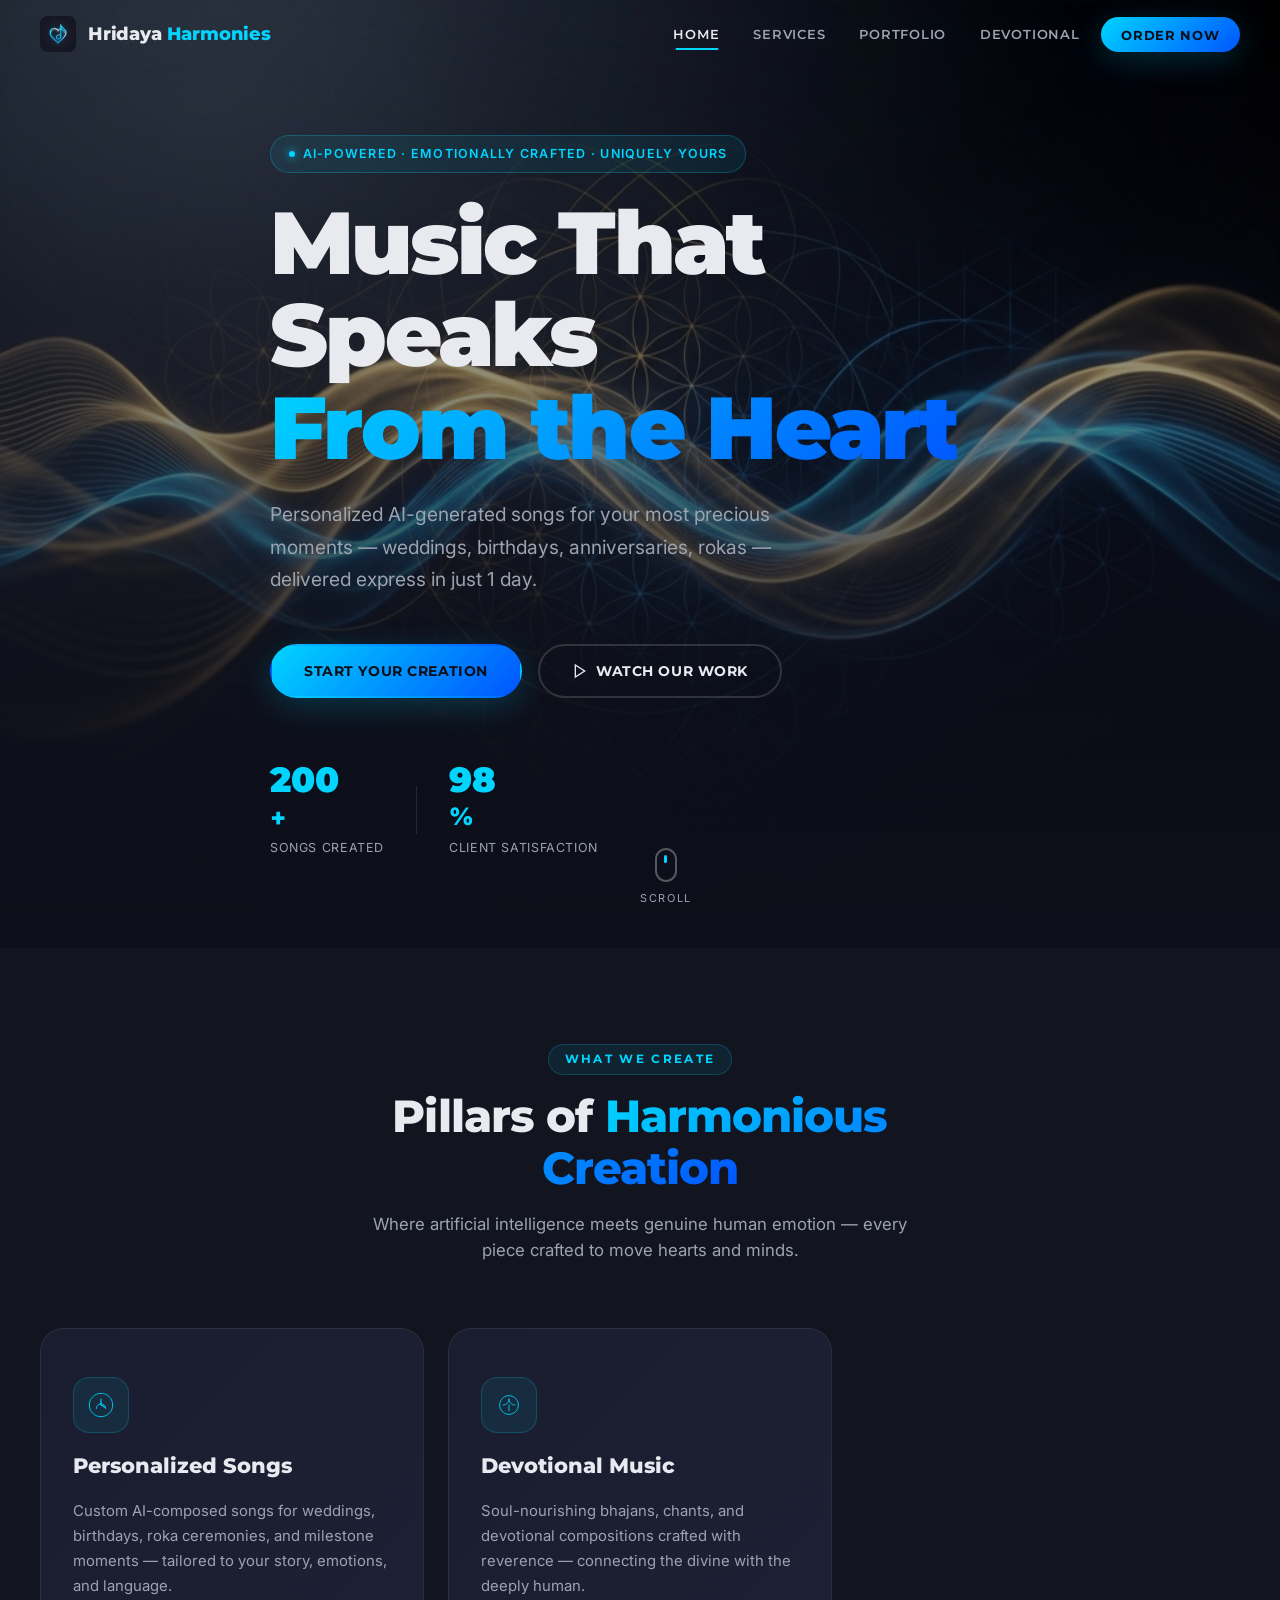
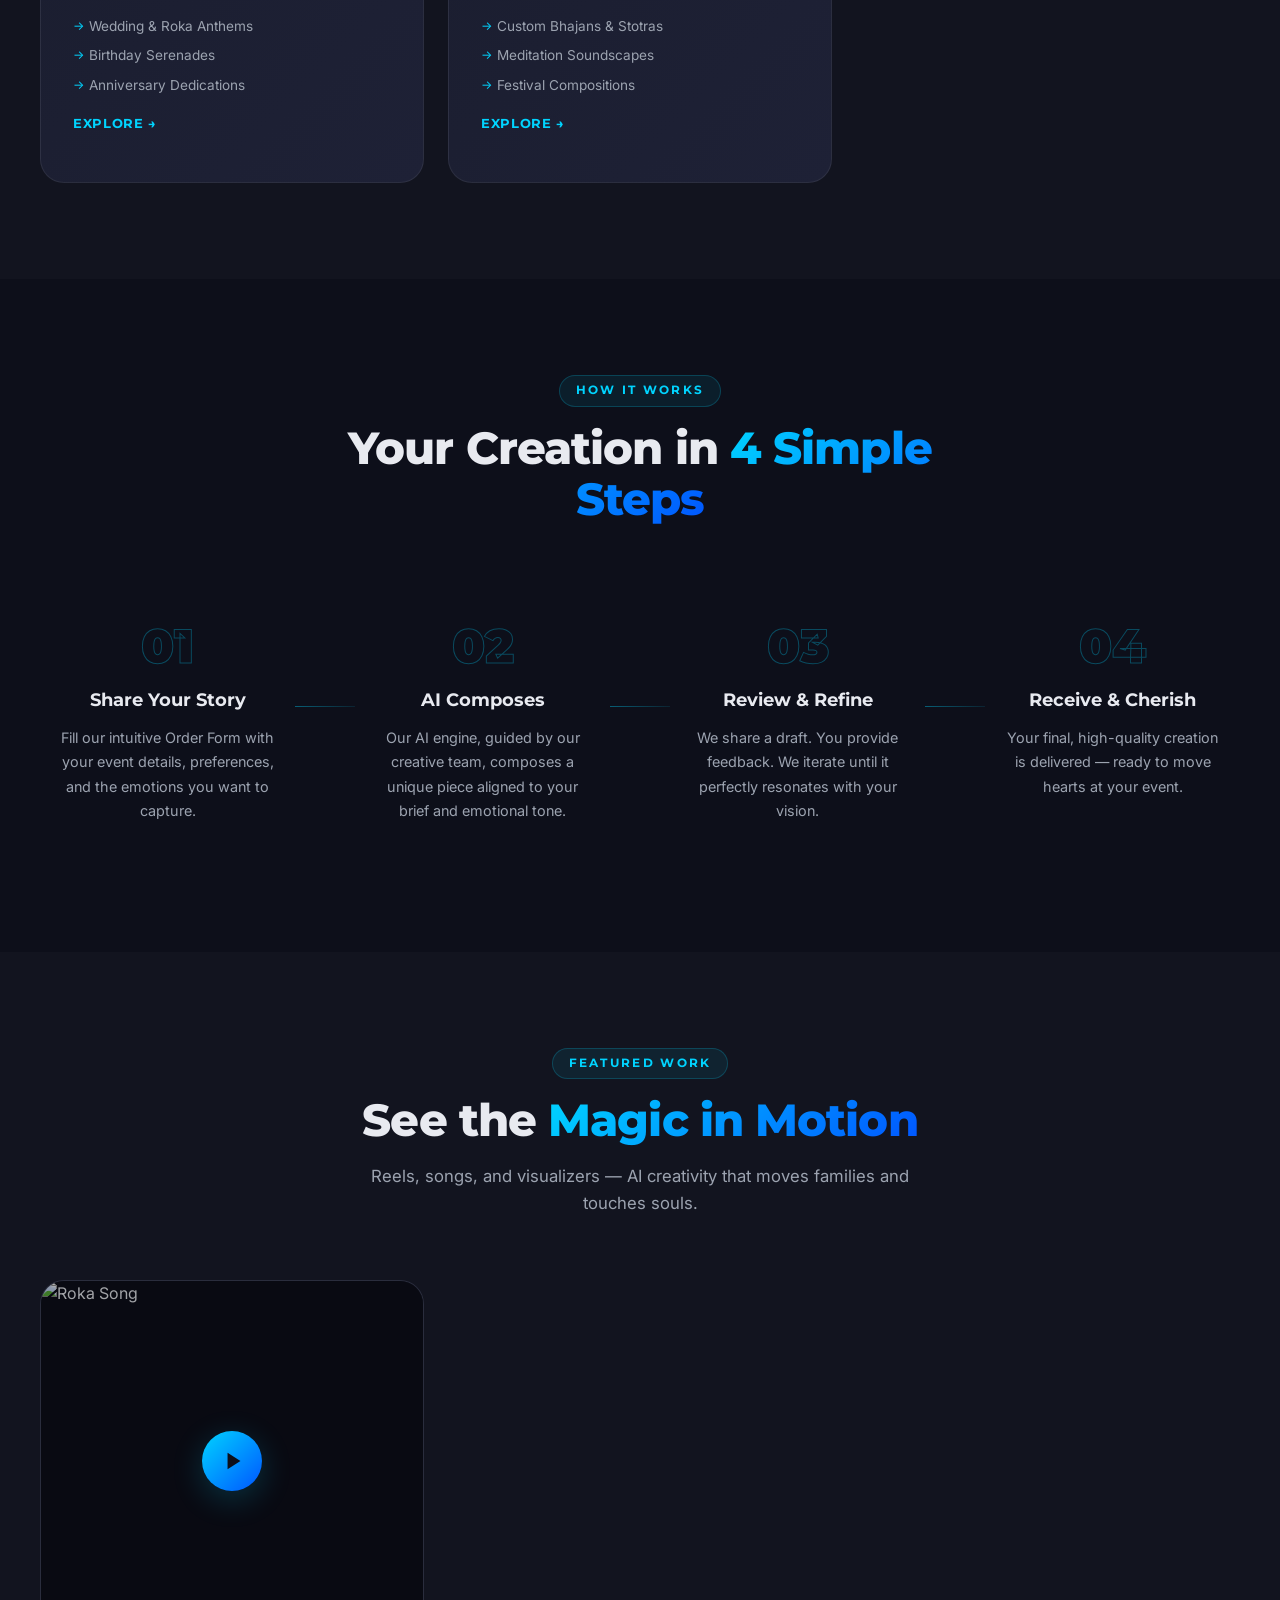
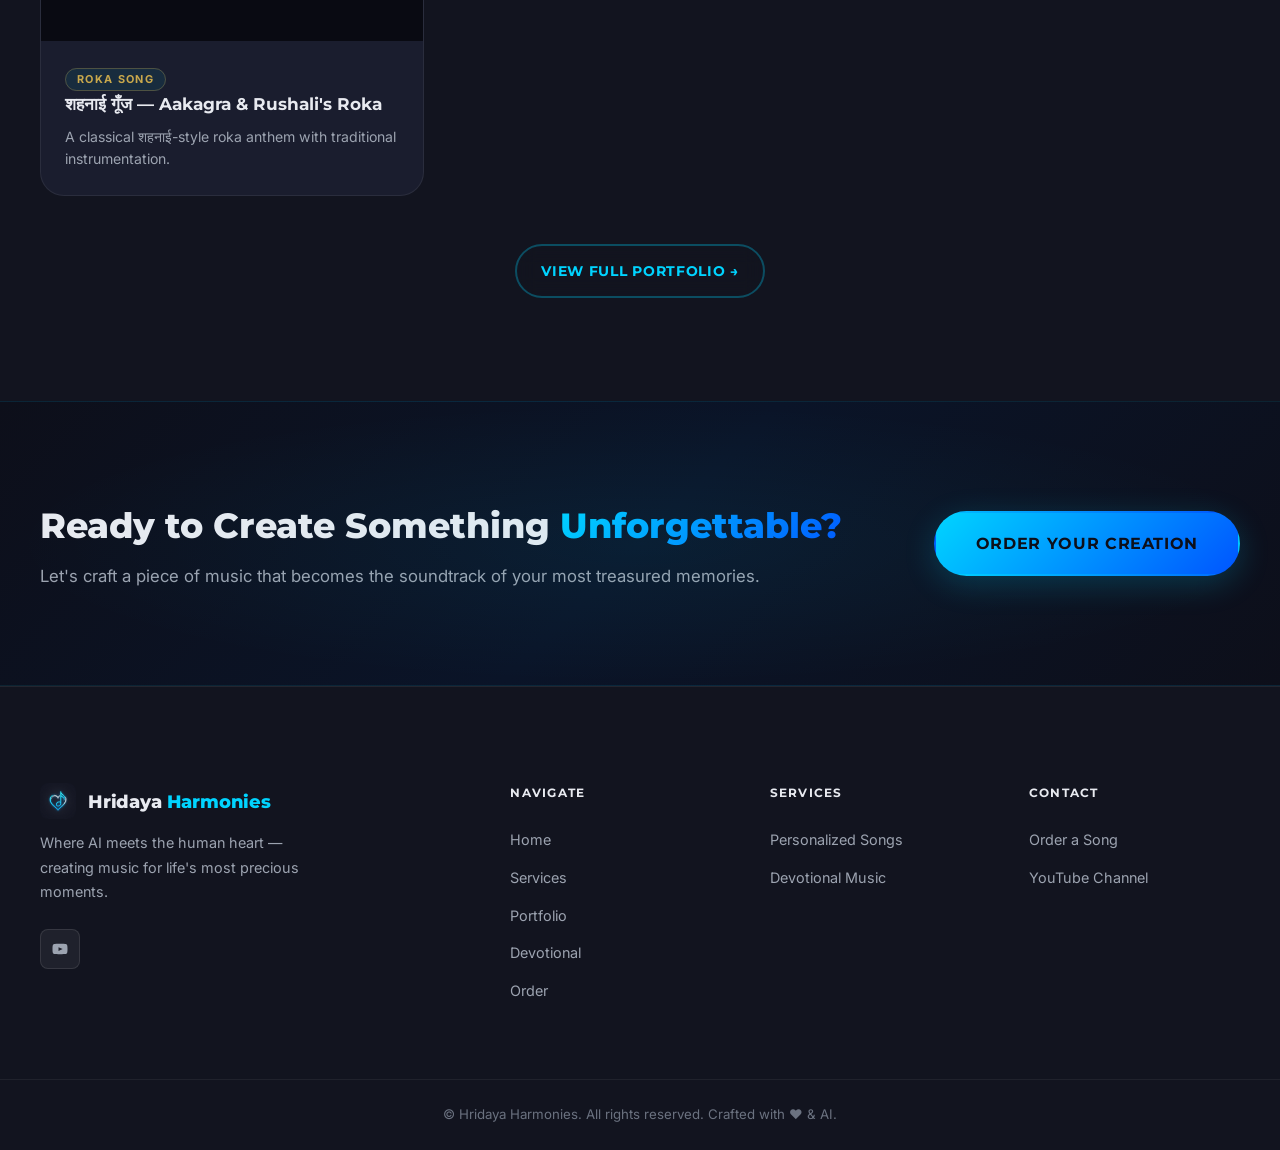
==== commit 20ead85f: "feat: update site structure with new portfolio and service pages and comment out brand ad content" ====
--- a/index.html
+++ b/index.html
@@ -3,13 +3,18 @@
 <head>
   <meta charset="UTF-8" />
   <meta name="viewport" content="width=device-width, initial-scale=1.0" />
-  <title>Hridaya Harmonies | Custom AI Music & Brand Ad Creation</title>
-  <meta name="description" content="Hridaya Harmonies is a premium creative agency specializing in custom AI music creation and high-impact cinematic brand video ads." />
-  <meta name="keywords" content="AI music creation, custom songs, brand video ads, cinematic ads, creative agency, Hridaya Harmonies" />
+  <!-- <title>Hridaya Harmonies | Custom AI Music & Brand Ad Creation</title> -->
+  <title>Hridaya Harmonies | Custom AI Music for Special Occasions</title>
+  <!-- <meta name="description" content="Hridaya Harmonies is a premium creative agency specializing in custom AI music creation and high-impact cinematic brand video ads." /> -->
+  <meta name="description" content="Hridaya Harmonies is a premium creative agency specializing in custom AI music creation for special occasions with 1-day express delivery." />
+  <!-- <meta name="keywords" content="AI music creation, custom songs, brand video ads, cinematic ads, creative agency, Hridaya Harmonies" /> -->
+  <meta name="keywords" content="AI music creation, custom songs, special occasion songs, personalized music, sangeet songs, birthday songs, anniversary songs, 1-day delivery" />
 
   <!-- Open Graph -->
-  <meta property="og:title" content="Hridaya Harmonies | Custom AI Music & Brand Ad Creation" />
-  <meta property="og:description" content="Premium creative agency specializing in custom AI music creation and highly engaging cinematic brand video ads." />
+  <!-- <meta property="og:title" content="Hridaya Harmonies | Custom AI Music & Brand Ad Creation" /> -->
+  <meta property="og:title" content="Hridaya Harmonies | Custom AI Music for Special Occasions" />
+  <!-- <meta property="og:description" content="Premium creative agency specializing in custom AI music creation and highly engaging cinematic brand video ads." /> -->
+  <meta property="og:description" content="Premium creative agency specializing in custom AI music creation for special occasions with 1-day express delivery." />
   <meta property="og:type" content="website" />
 
   <!-- Favicon -->
@@ -36,10 +41,10 @@
       </button>
       <ul class="nav-links" id="navLinks" role="list">
         <li><a href="index.html" class="nav-link active">Home</a></li>
-        <li><a href="services.html" class="nav-link">Services</a></li>
-        <li><a href="portfolio.html" class="nav-link">Portfolio</a></li>
-        <li><a href="devotional.html" class="nav-link">Devotional</a></li>
-        <li><a href="order.html" class="nav-link nav-cta" id="navOrderBtn">Order Now</a></li>
+        <li><a href="services/index.html" class="nav-link">Services</a></li>
+        <li><a href="portfolio/index.html" class="nav-link">Portfolio</a></li>
+        <li><a href="devotional/index.html" class="nav-link">Devotional</a></li>
+        <li><a href="order/index.html" class="nav-link nav-cta" id="navOrderBtn">Order Now</a></li>
       </ul>
     </div>
   </nav>
@@ -58,11 +63,12 @@
         <span class="gradient-text">From the Heart</span>
       </h1>
       <p class="hero-subtitle">
-        Personalized AI-generated songs for your most precious moments — weddings, birthdays, rokas — and cinematic video ads that make brands unforgettable.
+        <!-- Personalized AI-generated songs for your most precious moments — weddings, birthdays, rokas — and cinematic video ads that make brands unforgettable. -->
+        Personalized AI-generated songs for your most precious moments — weddings, birthdays, anniversaries, rokas — delivered express in just 1 day.
       </p>
       <div class="hero-actions">
-        <a href="order.html" class="btn btn-primary" id="heroOrderBtn">Start Your Creation</a>
-        <a href="portfolio.html" class="btn btn-ghost" id="heroPortfolioBtn">
+        <a href="order/index.html" class="btn btn-primary" id="heroOrderBtn">Start Your Creation</a>
+        <a href="portfolio/index.html" class="btn btn-ghost" id="heroPortfolioBtn">
           <svg class="btn-icon" viewBox="0 0 24 24" fill="none" stroke="currentColor" stroke-width="2"><polygon points="5 3 19 12 5 21 5 3"/></svg>
           Watch Our Work
         </a>
@@ -73,11 +79,13 @@
           <span class="stat-label">Songs Created</span>
         </div>
         <div class="stat-divider"></div>
+        <!-- Commented out Brand Ads Stat
         <div class="stat-item">
           <span class="stat-number" data-target="50">0</span><span class="stat-suffix">+</span>
           <span class="stat-label">Brand Ads</span>
         </div>
         <div class="stat-divider"></div>
+        -->
         <div class="stat-item">
           <span class="stat-number" data-target="98">0</span><span class="stat-suffix">%</span>
           <span class="stat-label">Client Satisfaction</span>
@@ -95,7 +103,8 @@
     <div class="container">
       <div class="section-header">
         <span class="section-tag">What We Create</span>
-        <h2 class="section-title" id="servicesHeading">Three Pillars of <span class="gradient-text">Harmonious Creation</span></h2>
+        <!-- <h2 class="section-title" id="servicesHeading">Three Pillars of <span class="gradient-text">Harmonious Creation</span></h2> -->
+        <h2 class="section-title" id="servicesHeading">Pillars of <span class="gradient-text">Harmonious Creation</span></h2>
         <p class="section-subtitle">Where artificial intelligence meets genuine human emotion — every piece crafted to move hearts and minds.</p>
       </div>
       <div class="services-grid">
@@ -115,9 +124,9 @@
             <li>Birthday Serenades</li>
             <li>Anniversary Dedications</li>
           </ul>
-          <a href="services.html#personal" class="service-card-link">Explore →</a>
-        </article>
-        <!-- Card 2 -->
+          <a href="services/index.html#personal" class="service-card-link">Explore →</a>
+        </article>
+        <!-- Commented out AI Video Ads card
         <article class="service-card service-card--featured" id="serviceAds">
           <div class="featured-badge">Most Popular</div>
           <div class="service-card-icon">
@@ -136,8 +145,9 @@
             <li>Product Launch Reels</li>
             <li>Social Media Campaigns</li>
           </ul>
-          <a href="services.html#ads" class="service-card-link">Explore →</a>
-        </article>
+          <a href="services/index.html#ads" class="service-card-link">Explore →</a>
+        </article>
+        -->
         <!-- Card 3 -->
         <article class="service-card" id="serviceDevotional">
           <div class="service-card-icon">
@@ -155,7 +165,7 @@
             <li>Meditation Soundscapes</li>
             <li>Festival Compositions</li>
           </ul>
-          <a href="devotional.html" class="service-card-link">Explore →</a>
+          <a href="devotional/index.html" class="service-card-link">Explore →</a>
         </article>
       </div>
     </div>
@@ -197,7 +207,7 @@
           <div class="step-number">04</div>
           <div class="step-content">
             <h3>Receive &amp; Cherish</h3>
-            <p>Your final, high-quality creation is delivered — ready to move hearts at your event or launch your brand.</p>
+            <p>Your final, high-quality creation is delivered — ready to move hearts at your event.</p>
           </div>
         </div>
       </div>
@@ -210,10 +220,11 @@
       <div class="section-header">
         <span class="section-tag">Featured Work</span>
         <h2 class="section-title" id="featuredHeading">See the <span class="gradient-text">Magic in Motion</span></h2>
-        <p class="section-subtitle">Reels, songs, and cinematic ads — AI creativity that moves families, elevates brands, and touches souls.</p>
+        <!-- <p class="section-subtitle">Reels, songs, and cinematic ads — AI creativity that moves families, elevates brands, and touches souls.</p> -->
+        <p class="section-subtitle">Reels, songs, and visualizers — AI creativity that moves families and touches souls.</p>
       </div>
       <div class="portfolio-grid">
-        <!-- Advance Power H Gold -->
+        <!-- Commented out Brand Ads portfolio items
         <article class="portfolio-item" data-category="brand_ad" role="listitem">
           <div class="portfolio-thumb portrait yt-thumb" style="width:100%; height:100%;">
             <div class="yt-thumb-placeholder" 
@@ -234,7 +245,6 @@
           </div>
         </article>
 
-        <!-- Balwan Bakra -->
         <article class="portfolio-item" data-category="brand_ad" role="listitem">
           <div class="portfolio-thumb portrait yt-thumb" style="width:100%; height:100%;">
             <div class="yt-thumb-placeholder" 
@@ -255,7 +265,6 @@
           </div>
         </article>
 
-        <!-- Gaushital Gold Plus -->
         <article class="portfolio-item" data-category="brand_ad" role="listitem">
           <div class="portfolio-thumb portrait yt-thumb" style="width:100%; height:100%;">
             <div class="yt-thumb-placeholder" 
@@ -276,7 +285,6 @@
           </div>
         </article>
 
-        <!-- Lactobolite -->
         <article class="portfolio-item" data-category="brand_ad" role="listitem">
           <div class="portfolio-thumb portrait yt-thumb" style="width:100%; height:100%;">
             <div class="yt-thumb-placeholder" 
@@ -296,6 +304,7 @@
             <p>Clean, modern brand identity video for a dairy nutrition brand.</p>
           </div>
         </article>
+        -->
 
         <!-- Roka Song -->
         <article class="portfolio-item" data-category="event" role="listitem">
@@ -319,15 +328,15 @@
         </article>
       </div>
       <div style="text-align: center; margin-top: var(--space-6);">
-        <a href="portfolio.html" class="btn btn-outline-full" style="display:inline-block;">View Full Portfolio →</a>
-      </div>
-    </div>
-  </section>
-
-
-
-
-  <!-- ═══════════════════════════ TESTIMONIALS ═══════════════════════════ -->
+        <a href="portfolio/index.html" class="btn btn-outline-full" style="display:inline-block;">View Full Portfolio →</a>
+      </div>
+    </div>
+  </section>
+
+
+
+
+  <!-- Commented out testimonials section since the only client is Lipsa Organic (Brand Ads)
   <section class="section testimonials-section" id="testimonials" aria-labelledby="testimonialsHeading">
     <div class="container">
       <div class="section-header">
@@ -349,6 +358,7 @@
       </div>
     </div>
   </section>
+  -->
 
   <!-- ═══════════════════════════ CTA BAND ═══════════════════════════ -->
   <section class="cta-band" id="ctaBand" aria-labelledby="ctaHeading">
@@ -357,7 +367,7 @@
         <h2 id="ctaHeading">Ready to Create Something <span class="gradient-text">Unforgettable?</span></h2>
         <p>Let's craft a piece of music that becomes the soundtrack of your most treasured memories.</p>
       </div>
-      <a href="order.html" class="btn btn-primary btn-large" id="ctaOrderBtn">Order Your Creation</a>
+      <a href="order/index.html" class="btn btn-primary btn-large" id="ctaOrderBtn">Order Your Creation</a>
     </div>
   </section>
 
@@ -380,24 +390,26 @@
         <h4>Navigate</h4>
         <ul>
           <li><a href="index.html">Home</a></li>
-          <li><a href="services.html">Services</a></li>
-          <li><a href="portfolio.html">Portfolio</a></li>
-          <li><a href="devotional.html">Devotional</a></li>
-          <li><a href="order.html">Order</a></li>
+          <li><a href="services/index.html">Services</a></li>
+          <li><a href="portfolio/index.html">Portfolio</a></li>
+          <li><a href="devotional/index.html">Devotional</a></li>
+          <li><a href="order/index.html">Order</a></li>
         </ul>
       </div>
       <div class="footer-nav-group">
         <h4>Services</h4>
         <ul>
-          <li><a href="services.html#personal">Personalized Songs</a></li>
-          <li><a href="services.html#ads">AI Video Ads</a></li>
-          <li><a href="devotional.html">Devotional Music</a></li>
+          <li><a href="services/index.html#personal">Personalized Songs</a></li>
+          <!-- Commented out Brand Ads Link
+          <li><a href="services/index.html#ads">AI Video Ads</a></li>
+          -->
+          <li><a href="devotional/index.html">Devotional Music</a></li>
         </ul>
       </div>
       <div class="footer-nav-group">
         <h4>Contact</h4>
         <ul>
-          <li><a href="order.html">Order a Song</a></li>
+          <li><a href="order/index.html">Order a Song</a></li>
           <li><a href="https://www.youtube.com/channel/UCdiDMI7LmhcOeCPFYu1omWw/" target="_blank" rel="noopener noreferrer">YouTube Channel</a></li>
         </ul>
       </div>
--- a/style.css
+++ b/style.css
@@ -1005,7 +1005,7 @@
   gap: var(--space-10);
   align-items: start;
 }
-@media (max-width: 960px) { .order-layout { grid-template-columns: 1fr; } }
+@media (max-width: 960px) { .order-layout { display: flex; flex-direction: column-reverse; } }
 .order-form-wrap {
   background: var(--grad-card);
   border: 1px solid rgba(255,255,255,0.07);
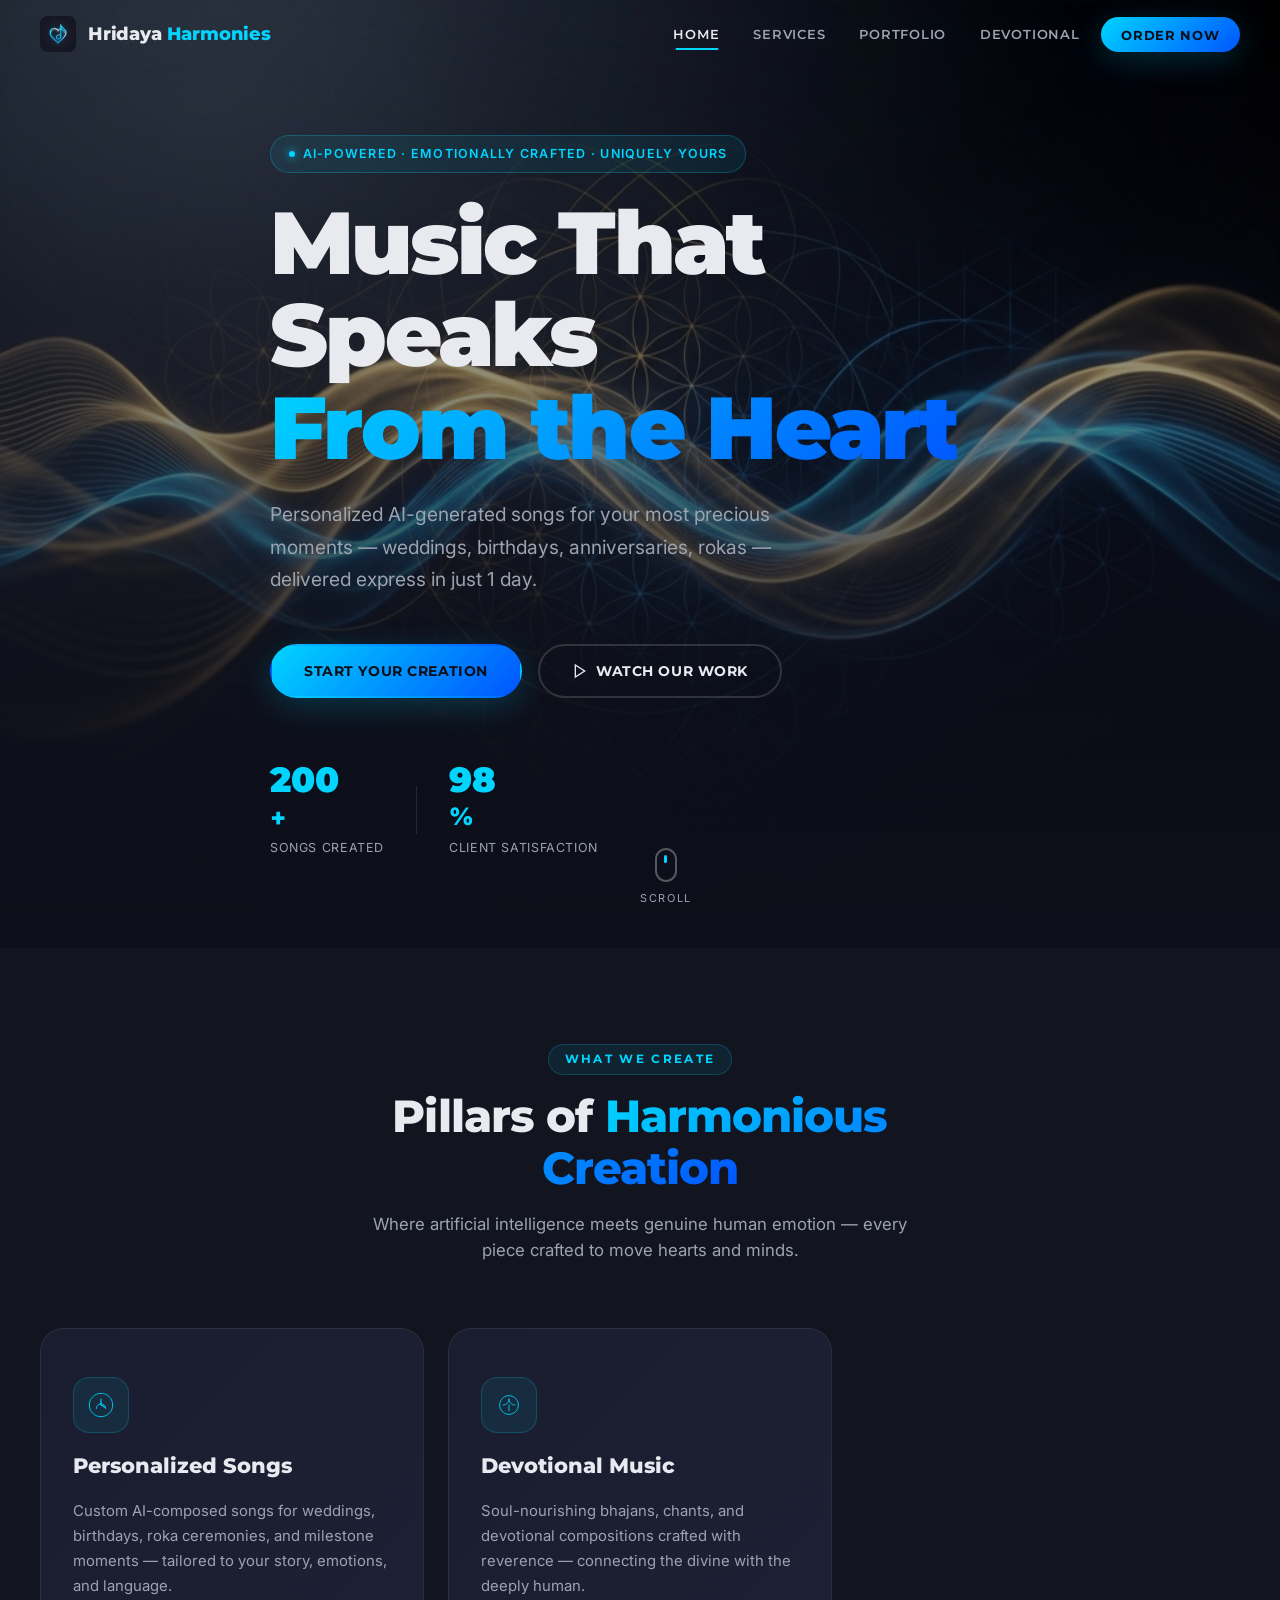
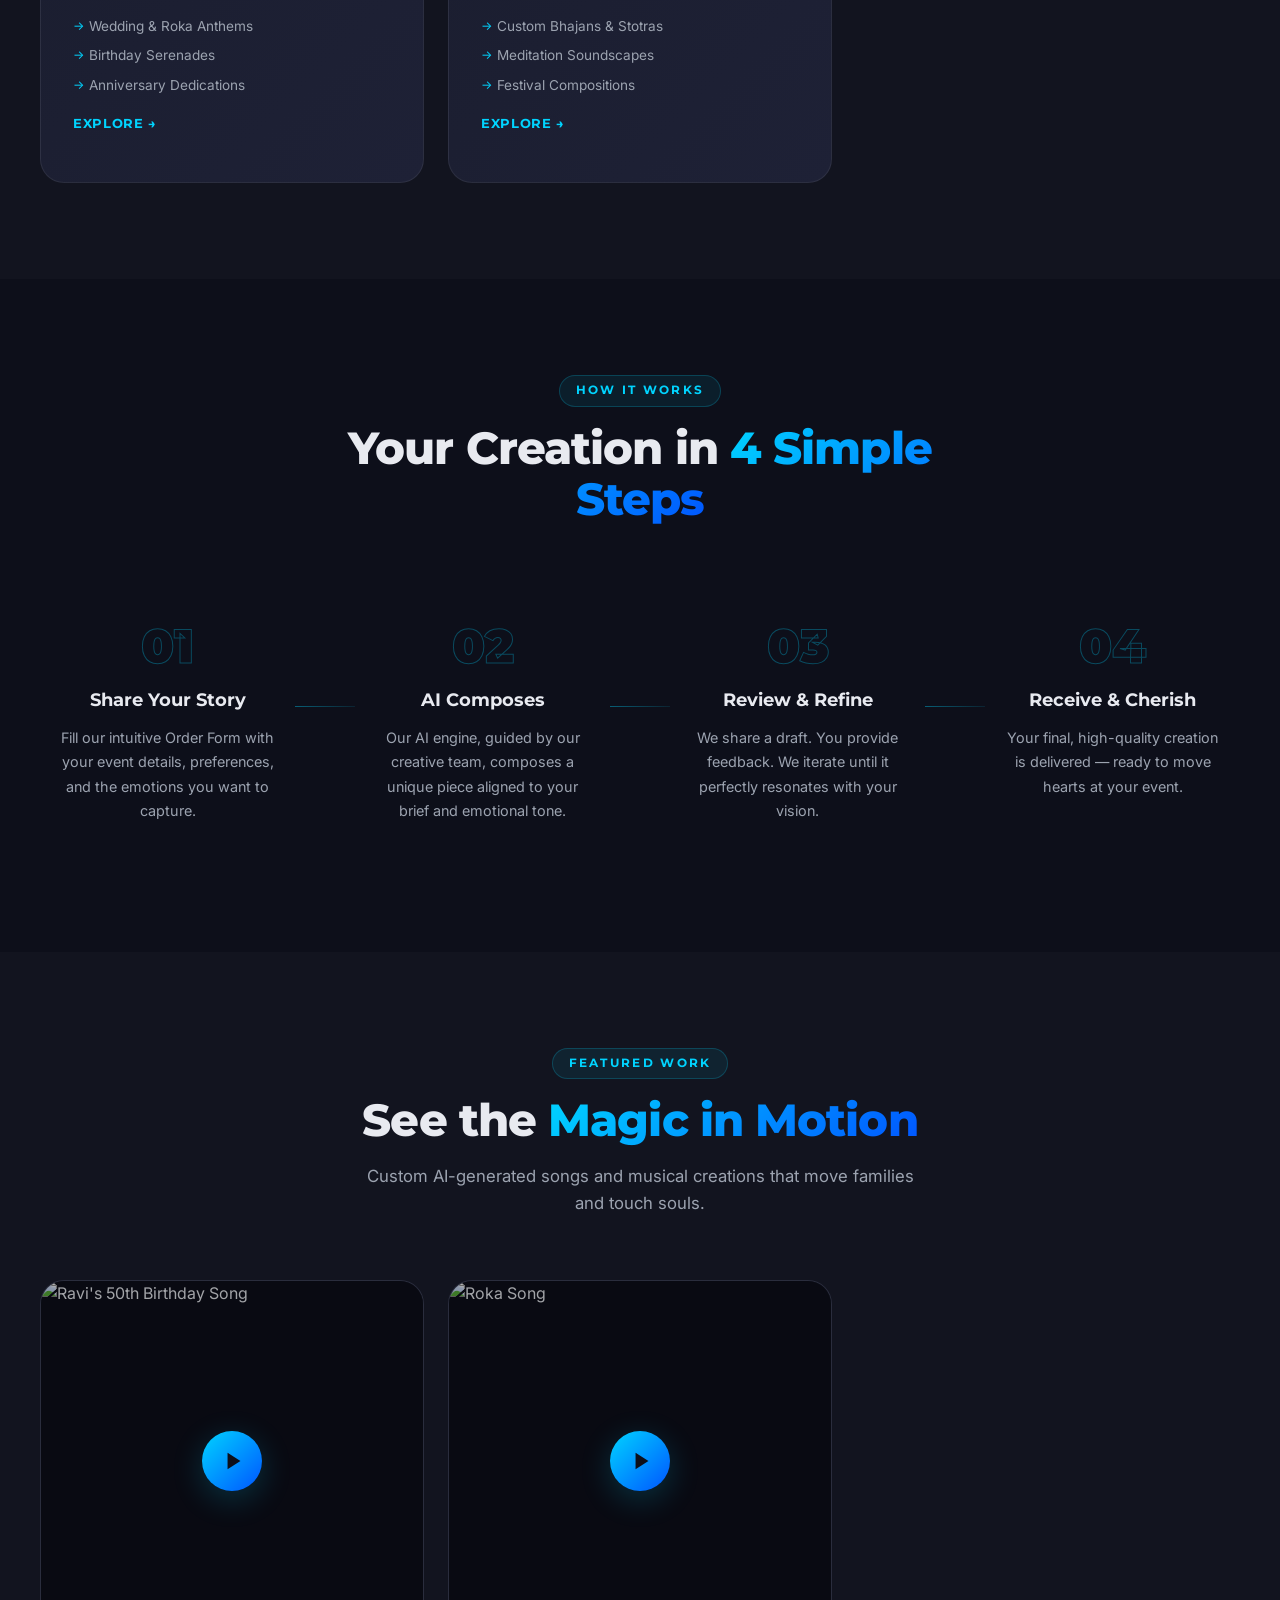
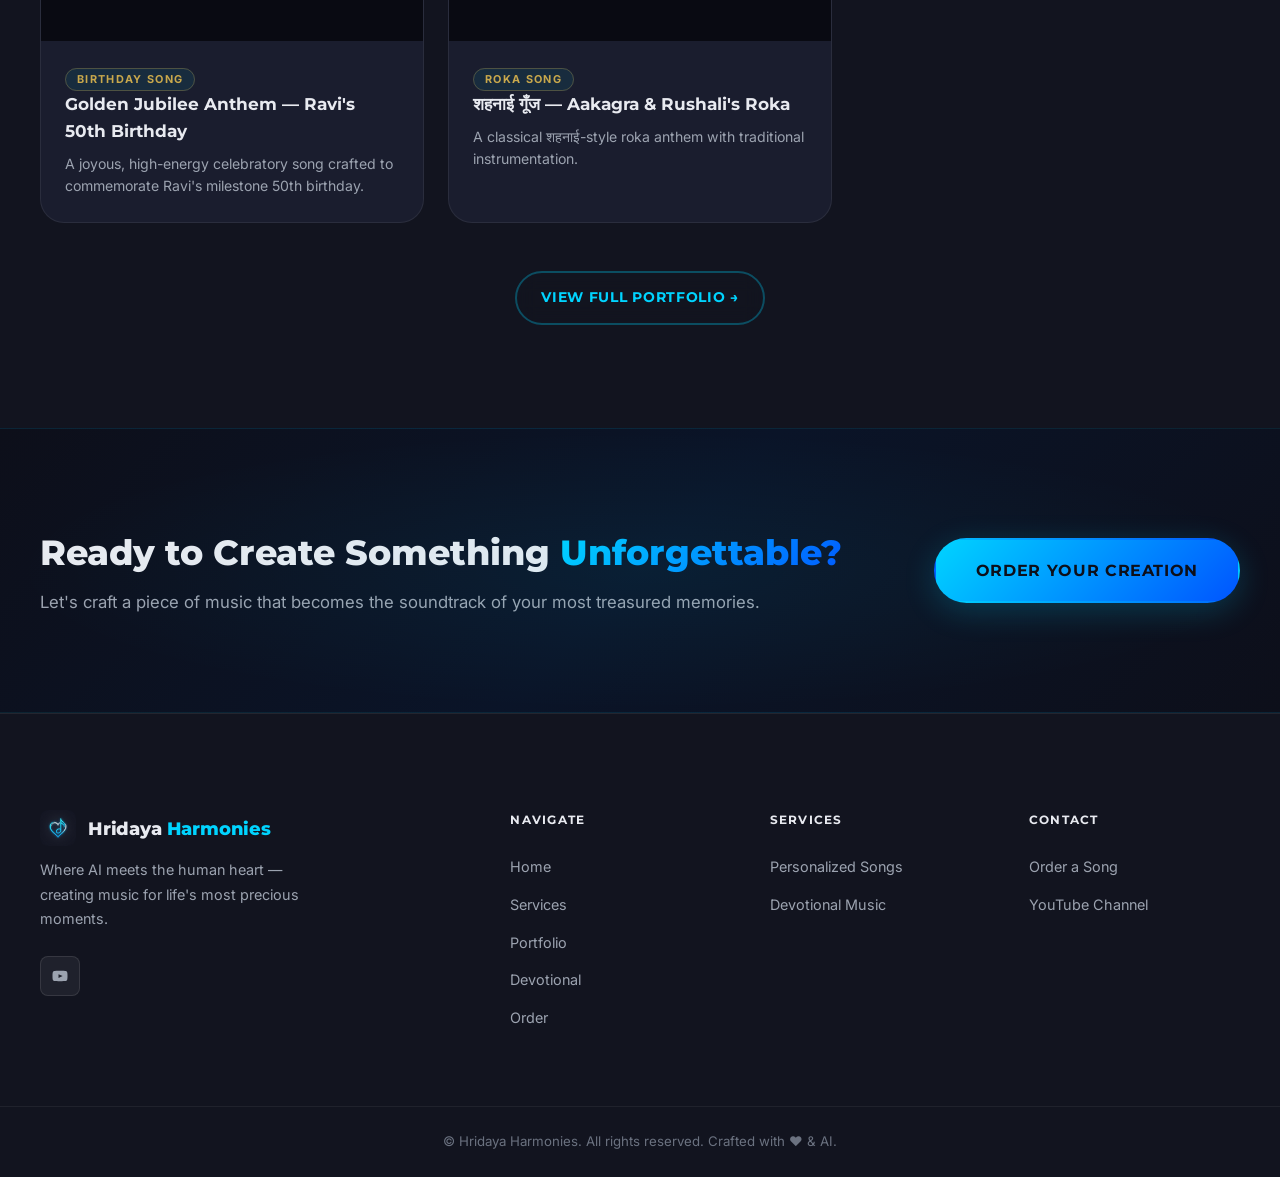
==== commit 5b536961: "feat: add Services, Order, and Portfolio pages and update site navigation." ====
--- a/index.html
+++ b/index.html
@@ -221,7 +221,7 @@
         <span class="section-tag">Featured Work</span>
         <h2 class="section-title" id="featuredHeading">See the <span class="gradient-text">Magic in Motion</span></h2>
         <!-- <p class="section-subtitle">Reels, songs, and cinematic ads — AI creativity that moves families, elevates brands, and touches souls.</p> -->
-        <p class="section-subtitle">Reels, songs, and visualizers — AI creativity that moves families and touches souls.</p>
+        <p class="section-subtitle">Custom AI-generated songs and musical creations that move families and touch souls.</p>
       </div>
       <div class="portfolio-grid">
         <!-- Commented out Brand Ads portfolio items
@@ -305,6 +305,27 @@
           </div>
         </article>
         -->
+
+        <!-- Birthday Song — Ravi's 50th Birthday -->
+        <article class="portfolio-item" data-category="event" role="listitem">
+          <div class="portfolio-thumb portrait yt-thumb" style="width:100%; height:100%;">
+            <div class="yt-thumb-placeholder" 
+              data-src="https://www.youtube.com/embed/JcMIyDvbPAE?si=E7qkAb2wizSl9oZb" 
+              style="width: 100%; height: 100%; position: relative; cursor: pointer;">
+              <img src="https://img.youtube.com/vi/JcMIyDvbPAE/hqdefault.jpg" alt="Ravi's 50th Birthday Song" style="width:100%; height:100%; object-fit:cover;">
+              <div class="portfolio-thumb-overlay" style="opacity:1; background:rgba(0,0,0,0.3); pointer-events:none;">
+                <div class="portfolio-thumb-btn" style="pointer-events:none;">
+                  <svg viewBox="0 0 24 24" fill="currentColor"><polygon points="5 3 19 12 5 21 5 3"/></svg>
+                </div>
+              </div>
+            </div>
+          </div>
+          <div class="portfolio-item-info">
+            <span class="video-tag" style="color:var(--gold);border-color:rgba(201,168,76,0.3);">Birthday Song</span>
+            <h3>Golden Jubilee Anthem — Ravi's 50th Birthday</h3>
+            <p>A joyous, high-energy celebratory song crafted to commemorate Ravi's milestone 50th birthday.</p>
+          </div>
+        </article>
 
         <!-- Roka Song -->
         <article class="portfolio-item" data-category="event" role="listitem">
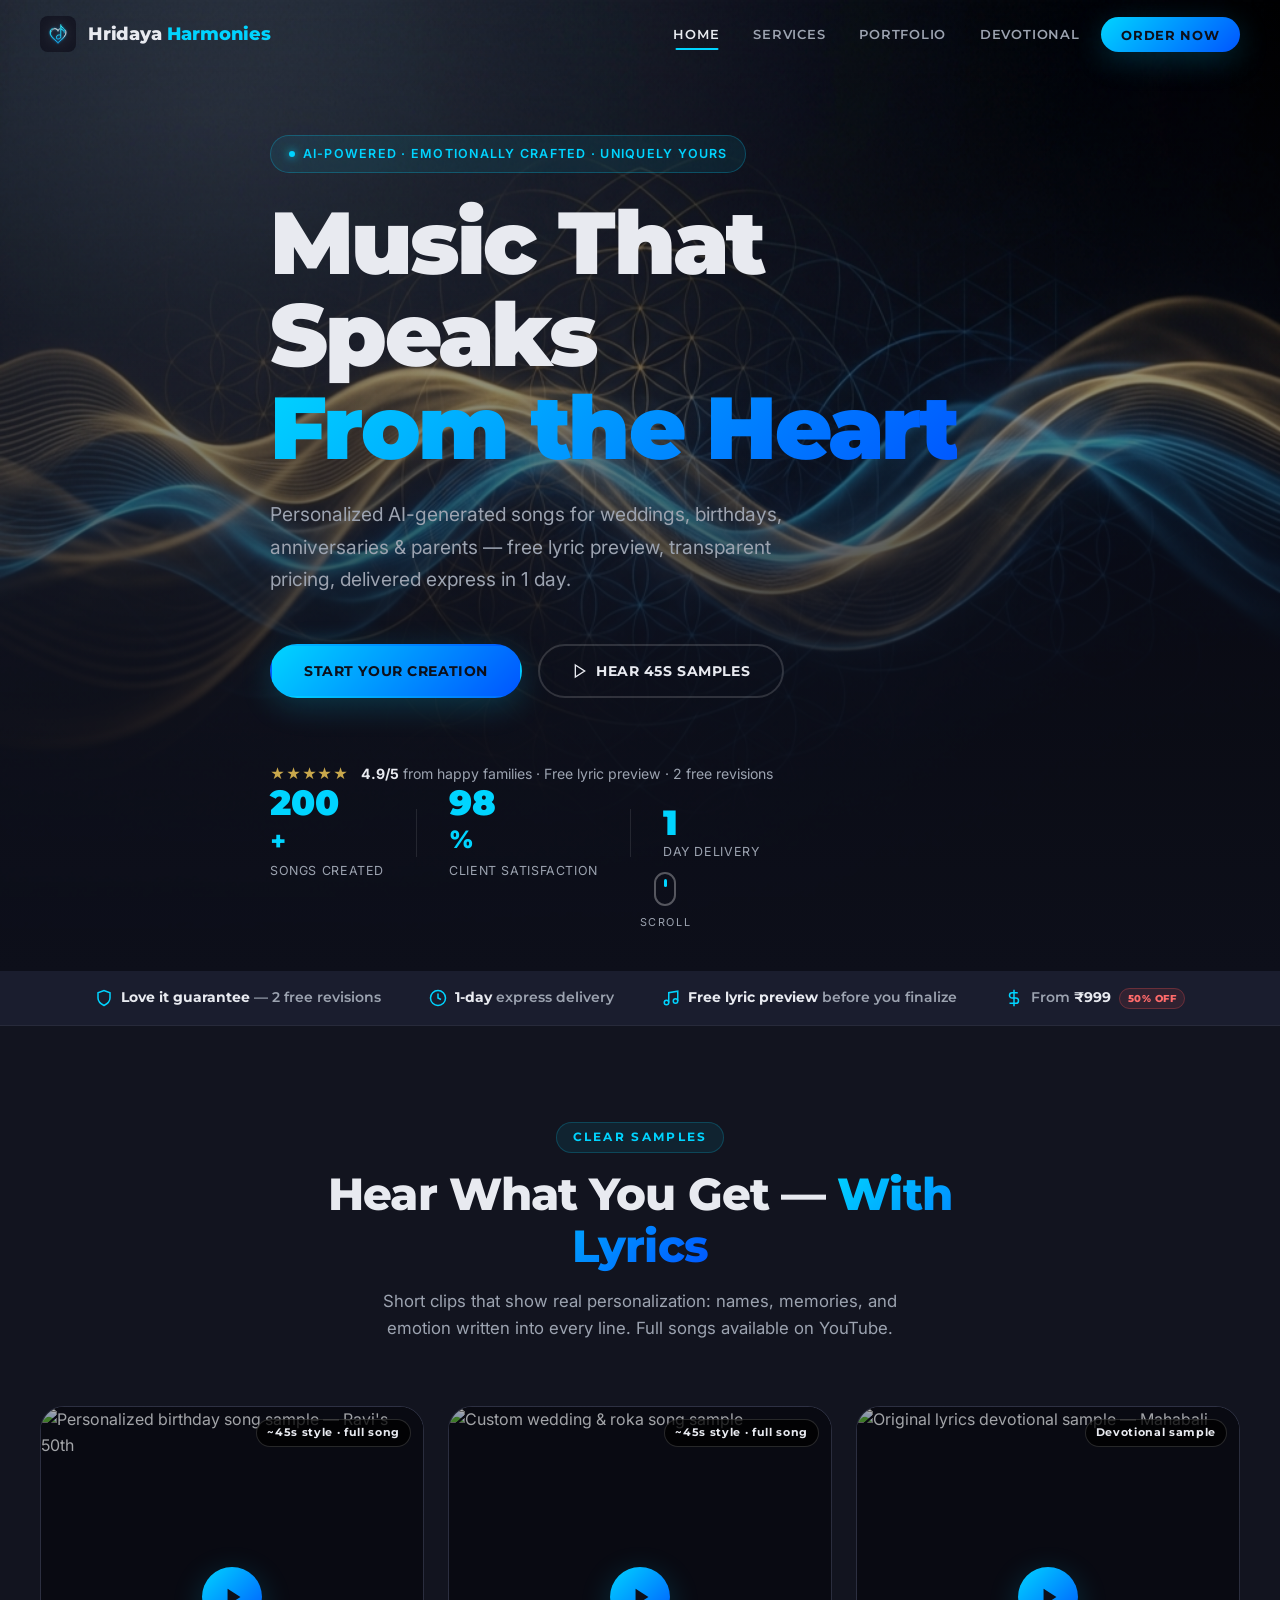
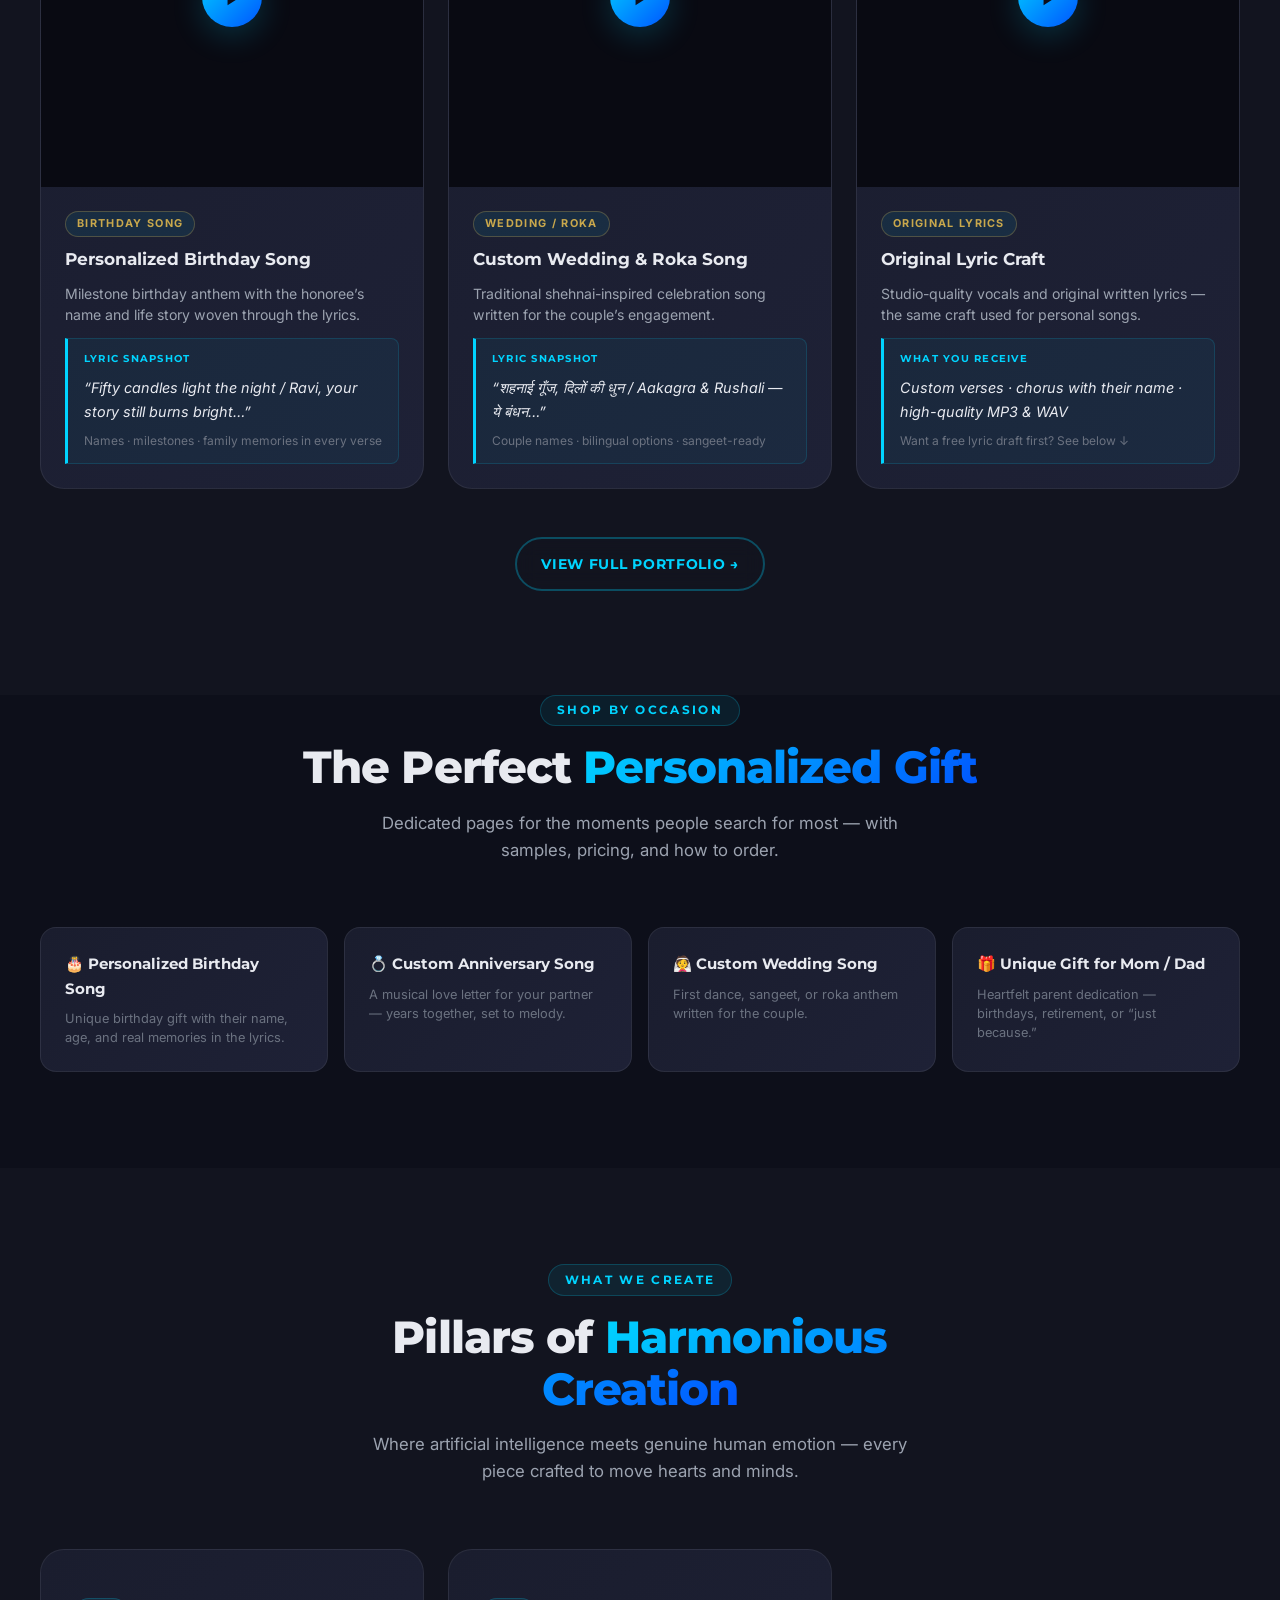
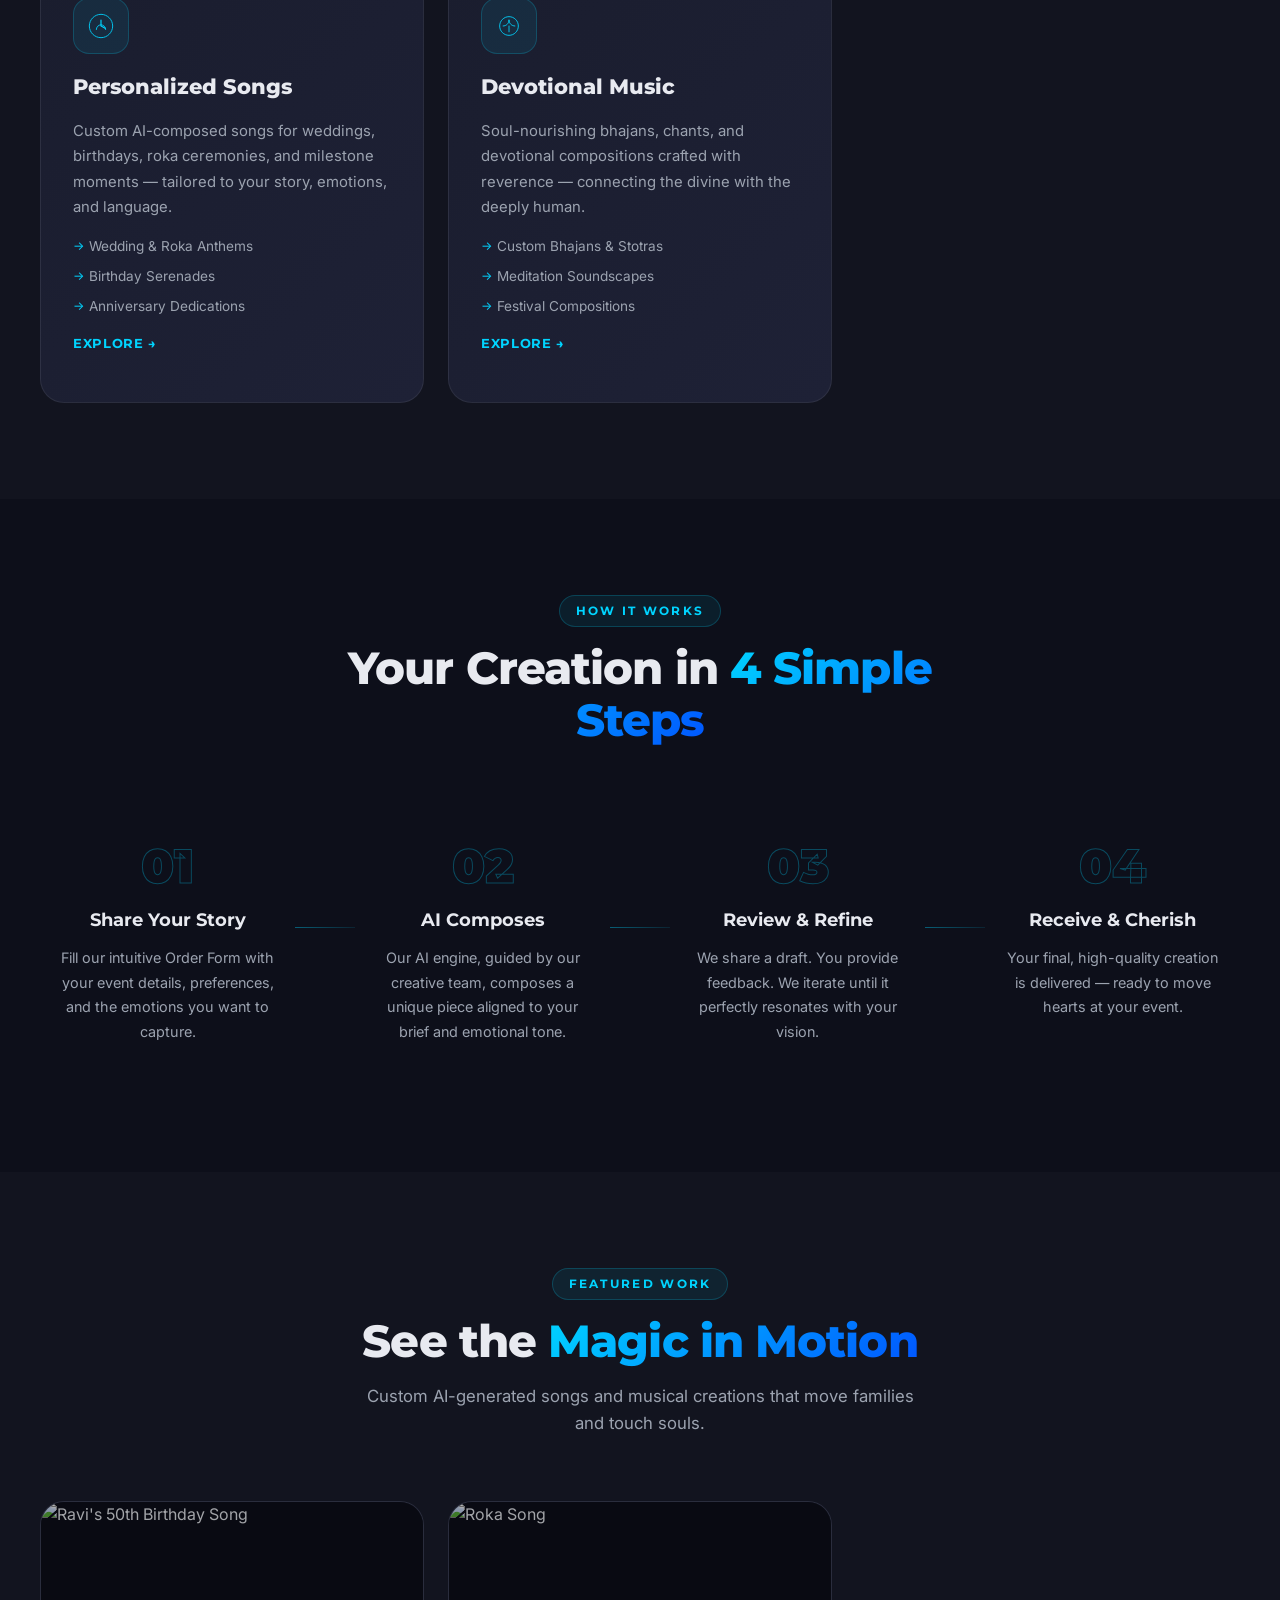
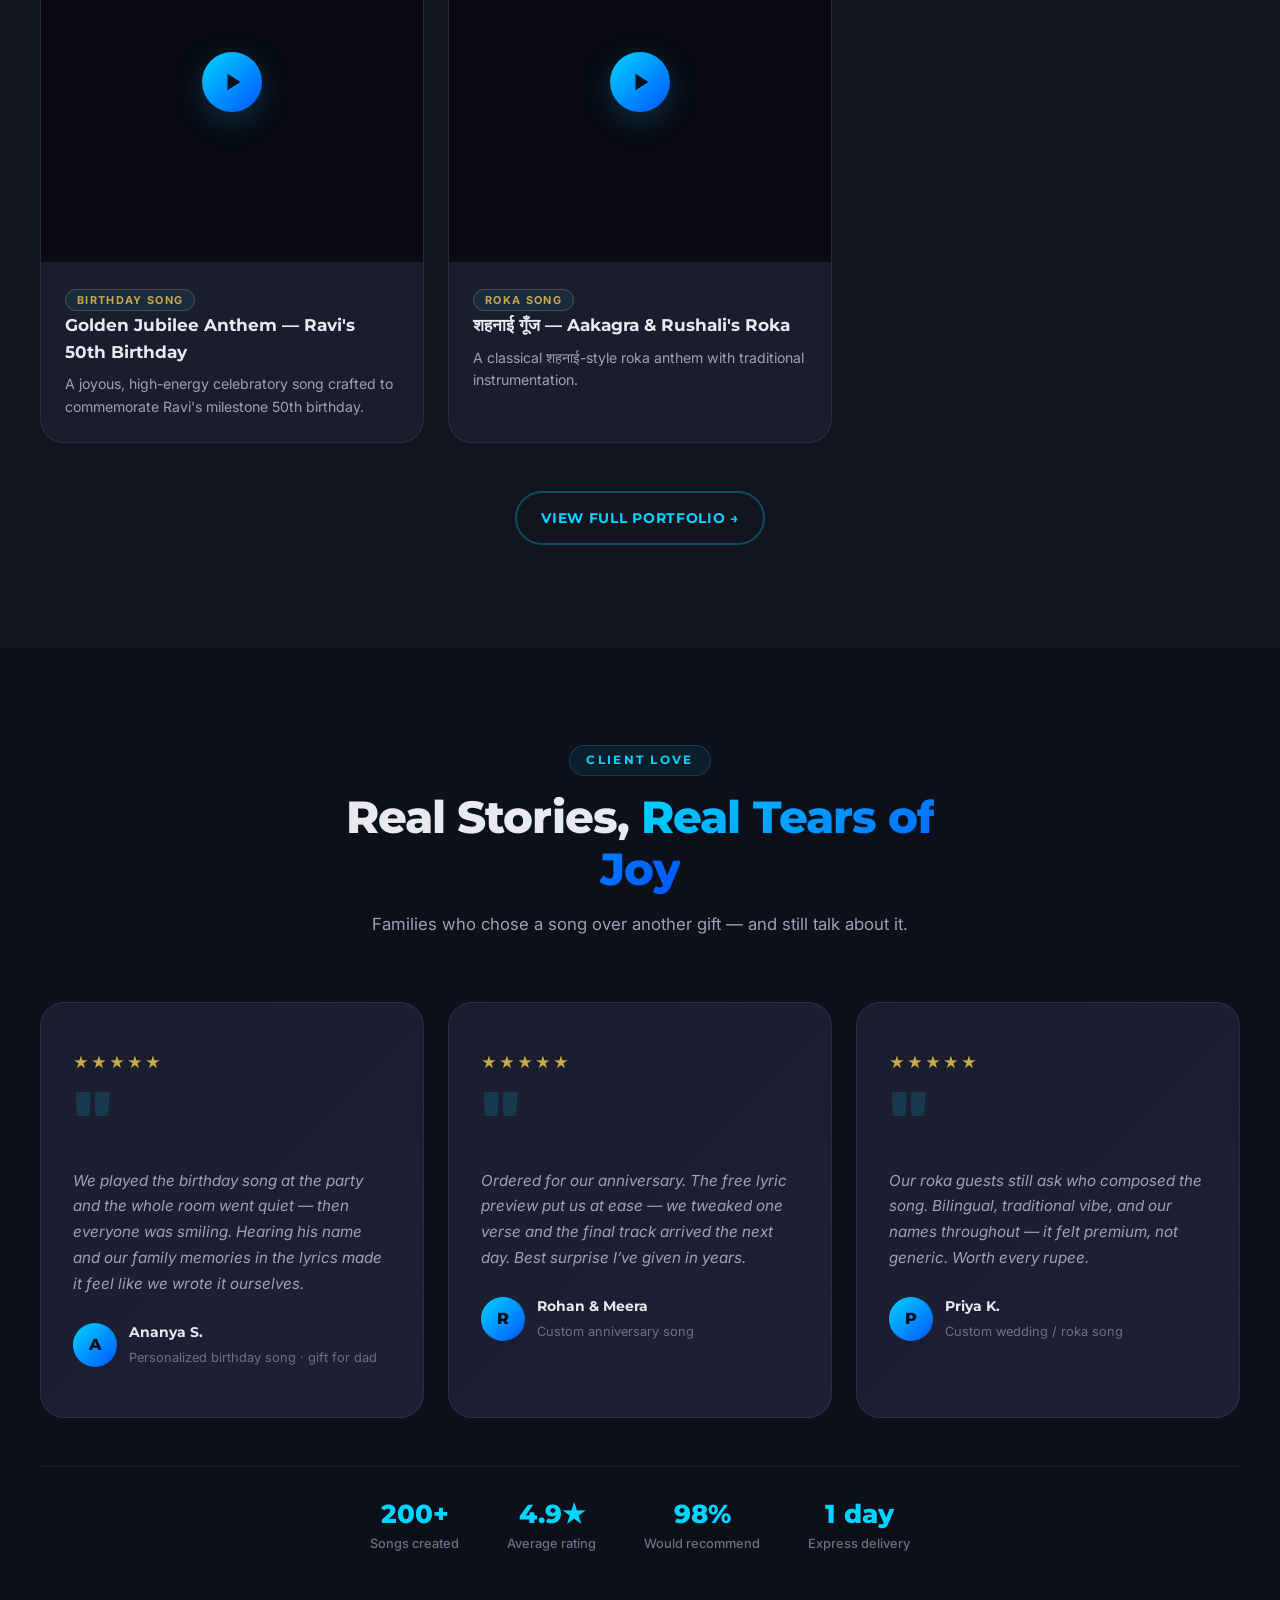
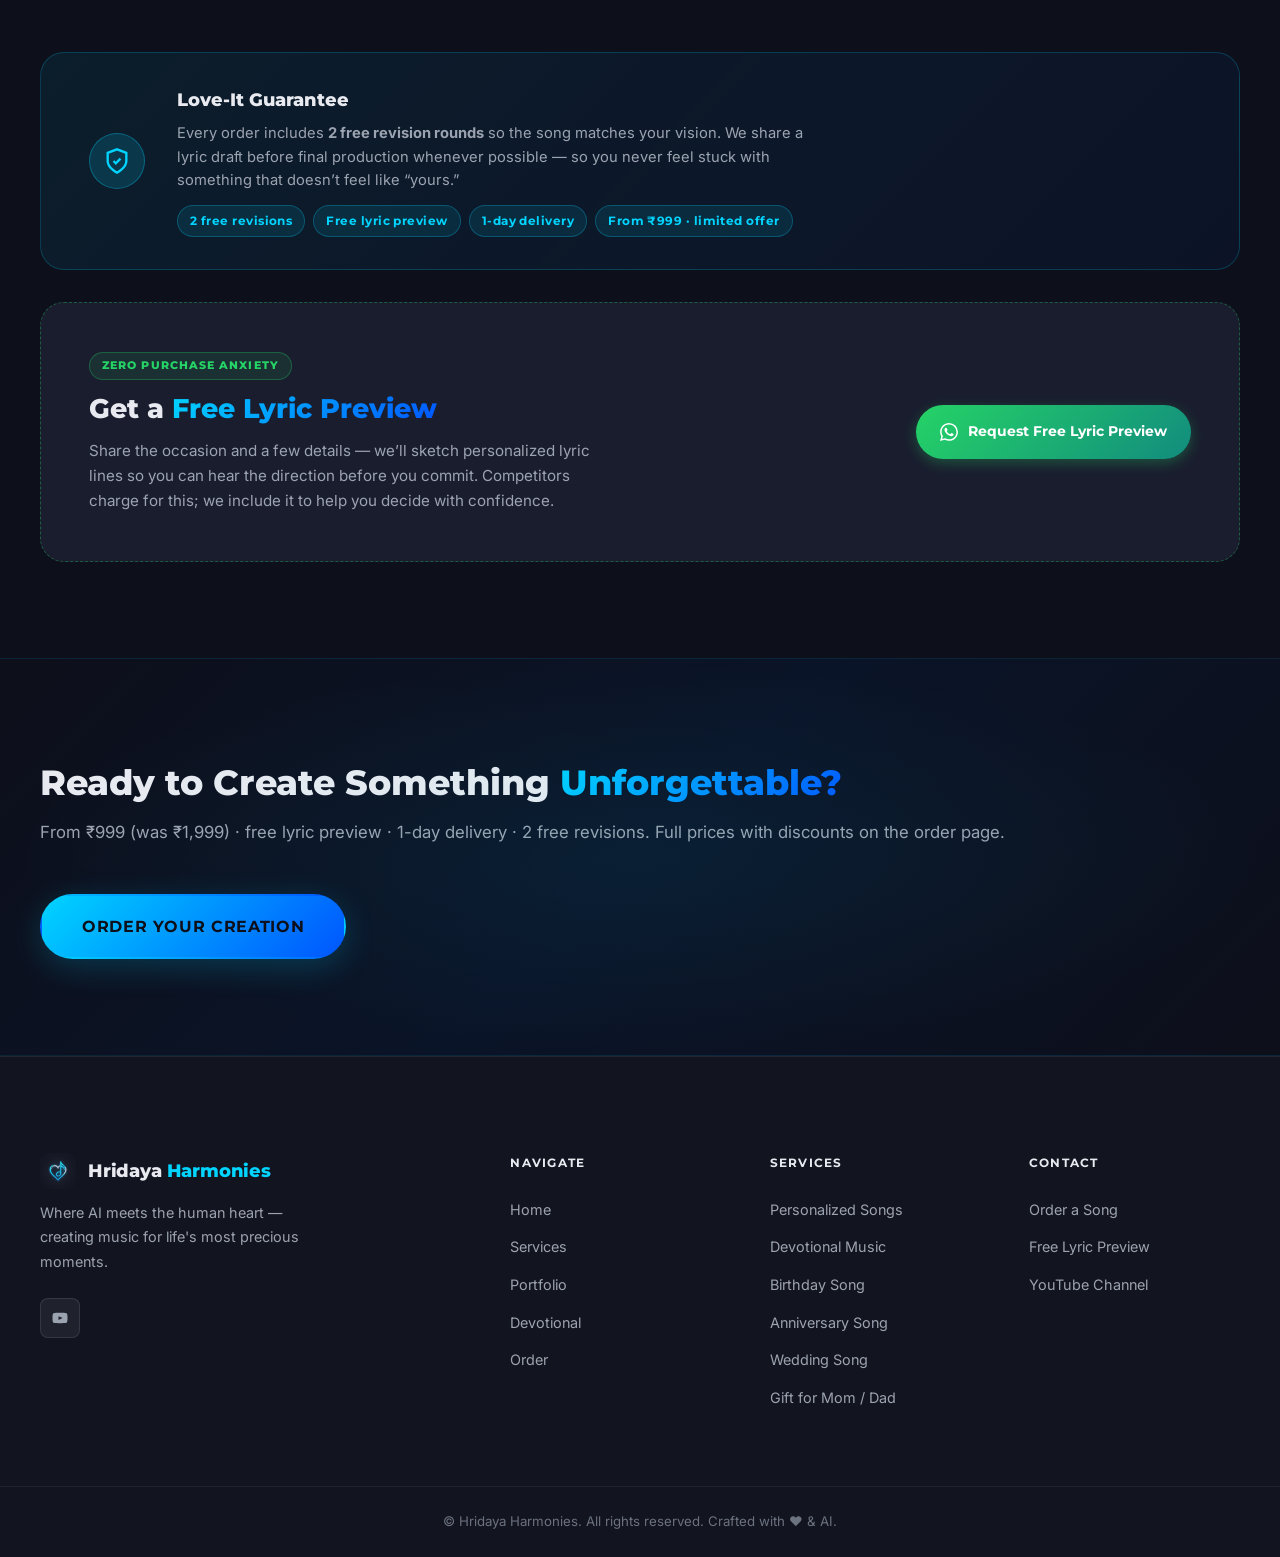
==== commit dac897e8: "feat: implement dedicated landing pages for custom song occasions and update site navigation and sit" ====
--- a/index.html
+++ b/index.html
@@ -4,17 +4,13 @@
   <meta charset="UTF-8" />
   <meta name="viewport" content="width=device-width, initial-scale=1.0" />
   <!-- <title>Hridaya Harmonies | Custom AI Music & Brand Ad Creation</title> -->
-  <title>Hridaya Harmonies | Custom AI Music for Special Occasions</title>
-  <!-- <meta name="description" content="Hridaya Harmonies is a premium creative agency specializing in custom AI music creation and high-impact cinematic brand video ads." /> -->
-  <meta name="description" content="Hridaya Harmonies is a premium creative agency specializing in custom AI music creation for special occasions with 1-day express delivery." />
-  <!-- <meta name="keywords" content="AI music creation, custom songs, brand video ads, cinematic ads, creative agency, Hridaya Harmonies" /> -->
-  <meta name="keywords" content="AI music creation, custom songs, special occasion songs, personalized music, sangeet songs, birthday songs, anniversary songs, 1-day delivery" />
+  <title>Hridaya Harmonies | Personalized Birthday, Anniversary &amp; Wedding Songs</title>
+  <meta name="description" content="Order a personalized birthday song, custom anniversary song, or unique wedding song — crafted with AI in 1 day. Free lyric preview, from ₹999 (limited offer), 2 free revisions." />
+  <meta name="keywords" content="personalized birthday song, custom anniversary song, unique gift for mom, unique gift for dad, custom wedding song, personalized song gift, sangeet song, roka song, custom AI music, Hridaya Harmonies" />
 
   <!-- Open Graph -->
-  <!-- <meta property="og:title" content="Hridaya Harmonies | Custom AI Music & Brand Ad Creation" /> -->
-  <meta property="og:title" content="Hridaya Harmonies | Custom AI Music for Special Occasions" />
-  <!-- <meta property="og:description" content="Premium creative agency specializing in custom AI music creation and highly engaging cinematic brand video ads." /> -->
-  <meta property="og:description" content="Premium creative agency specializing in custom AI music creation for special occasions with 1-day express delivery." />
+  <meta property="og:title" content="Hridaya Harmonies | Personalized Birthday, Anniversary &amp; Wedding Songs" />
+  <meta property="og:description" content="Custom AI songs for birthdays, anniversaries, weddings &amp; parents — free lyric preview, 1-day delivery, from ₹999 limited offer." />
   <meta property="og:type" content="website" />
 
   <!-- Favicon -->
@@ -63,15 +59,18 @@
         <span class="gradient-text">From the Heart</span>
       </h1>
       <p class="hero-subtitle">
-        <!-- Personalized AI-generated songs for your most precious moments — weddings, birthdays, rokas — and cinematic video ads that make brands unforgettable. -->
-        Personalized AI-generated songs for your most precious moments — weddings, birthdays, anniversaries, rokas — delivered express in just 1 day.
+        Personalized AI-generated songs for weddings, birthdays, anniversaries &amp; parents — free lyric preview, transparent pricing, delivered express in 1 day.
       </p>
       <div class="hero-actions">
         <a href="order/index.html" class="btn btn-primary" id="heroOrderBtn">Start Your Creation</a>
-        <a href="portfolio/index.html" class="btn btn-ghost" id="heroPortfolioBtn">
+        <a href="#samples" class="btn btn-ghost" id="heroPortfolioBtn">
           <svg class="btn-icon" viewBox="0 0 24 24" fill="none" stroke="currentColor" stroke-width="2"><polygon points="5 3 19 12 5 21 5 3"/></svg>
-          Watch Our Work
+          Hear 45s Samples
         </a>
+      </div>
+      <div class="hero-rating" aria-label="Customer rating">
+        <div class="star-rating" aria-hidden="true"><span>★★★★★</span></div>
+        <p class="rating-text"><strong>4.9/5</strong> from happy families · Free lyric preview · 2 free revisions</p>
       </div>
       <div class="hero-stats">
         <div class="stat-item">
@@ -79,22 +78,172 @@
           <span class="stat-label">Songs Created</span>
         </div>
         <div class="stat-divider"></div>
-        <!-- Commented out Brand Ads Stat
-        <div class="stat-item">
-          <span class="stat-number" data-target="50">0</span><span class="stat-suffix">+</span>
-          <span class="stat-label">Brand Ads</span>
-        </div>
-        <div class="stat-divider"></div>
-        -->
         <div class="stat-item">
           <span class="stat-number" data-target="98">0</span><span class="stat-suffix">%</span>
           <span class="stat-label">Client Satisfaction</span>
         </div>
+        <div class="stat-divider"></div>
+        <div class="stat-item">
+          <span class="stat-number" data-target="1">0</span>
+          <span class="stat-label">Day Delivery</span>
+        </div>
       </div>
     </div>
     <div class="hero-scroll-indicator" aria-hidden="true">
       <div class="scroll-mouse"><div class="scroll-wheel"></div></div>
       <span>Scroll</span>
+    </div>
+  </section>
+
+  <!-- ═══════════════════════════ TRUST STRIP ═══════════════════════════ -->
+  <div class="trust-strip" role="region" aria-label="Trust highlights">
+    <div class="container trust-strip-inner">
+      <div class="trust-strip-item">
+        <svg viewBox="0 0 24 24" fill="none" stroke="currentColor" stroke-width="2" aria-hidden="true"><path d="M12 22s8-4 8-10V5l-8-3-8 3v7c0 6 8 10 8 10z"/></svg>
+        <span><strong>Love it guarantee</strong> — 2 free revisions</span>
+      </div>
+      <div class="trust-strip-item">
+        <svg viewBox="0 0 24 24" fill="none" stroke="currentColor" stroke-width="2" aria-hidden="true"><circle cx="12" cy="12" r="10"/><polyline points="12 6 12 12 16 14"/></svg>
+        <span><strong>1-day</strong> express delivery</span>
+      </div>
+      <div class="trust-strip-item">
+        <svg viewBox="0 0 24 24" fill="none" stroke="currentColor" stroke-width="2" aria-hidden="true"><path d="M9 18V5l12-2v13"/><circle cx="6" cy="18" r="3"/><circle cx="18" cy="16" r="3"/></svg>
+        <span><strong>Free lyric preview</strong> before you finalize</span>
+      </div>
+      <div class="trust-strip-item">
+        <svg viewBox="0 0 24 24" fill="none" stroke="currentColor" stroke-width="2" aria-hidden="true"><path d="M12 1v22M17 5H9.5a3.5 3.5 0 000 7h5a3.5 3.5 0 010 7H6"/></svg>
+        <span>From <strong>₹999</strong> <span class="discount-chip" style="margin-left:4px;">50% OFF</span></span>
+      </div>
+    </div>
+  </div>
+
+  <!-- ═══════════════════════════ SAMPLE CLIPS ═══════════════════════════ -->
+  <section class="section samples-section" id="samples" aria-labelledby="samplesHeading">
+    <div class="container">
+      <div class="section-header">
+        <span class="section-tag">Clear Samples</span>
+        <h2 class="section-title" id="samplesHeading">Hear What You Get — <span class="gradient-text">With Lyrics</span></h2>
+        <p class="section-subtitle">Short clips that show real personalization: names, memories, and emotion written into every line. Full songs available on YouTube.</p>
+      </div>
+      <div class="samples-grid">
+
+        <article class="sample-card">
+          <div class="sample-card-media">
+            <span class="sample-duration">~45s style · full song</span>
+            <div class="yt-thumb" style="width:100%;height:100%;">
+              <div class="yt-thumb-placeholder"
+                data-src="https://www.youtube.com/embed/JcMIyDvbPAE?si=E7qkAb2wizSl9oZb"
+                style="width:100%;height:100%;position:relative;cursor:pointer;">
+                <img src="https://img.youtube.com/vi/JcMIyDvbPAE/hqdefault.jpg" alt="Personalized birthday song sample — Ravi's 50th" style="width:100%;height:100%;object-fit:cover;">
+                <div class="portfolio-thumb-overlay" style="opacity:1;background:rgba(0,0,0,0.3);pointer-events:none;">
+                  <div class="portfolio-thumb-btn" style="pointer-events:none;">
+                    <svg viewBox="0 0 24 24" fill="currentColor"><polygon points="5 3 19 12 5 21 5 3"/></svg>
+                  </div>
+                </div>
+              </div>
+            </div>
+          </div>
+          <div class="sample-card-body">
+            <span class="video-tag" style="color:var(--gold);border-color:rgba(201,168,76,0.3);">Birthday Song</span>
+            <h3>Personalized Birthday Song</h3>
+            <p>Milestone birthday anthem with the honoree’s name and life story woven through the lyrics.</p>
+            <div class="sample-lyrics">
+              <span class="sample-lyrics-label">Lyric snapshot</span>
+              <p>“Fifty candles light the night / Ravi, your story still burns bright…”</p>
+              <p class="sample-lyrics-note">Names · milestones · family memories in every verse</p>
+            </div>
+          </div>
+        </article>
+
+        <article class="sample-card">
+          <div class="sample-card-media">
+            <span class="sample-duration">~45s style · full song</span>
+            <div class="yt-thumb" style="width:100%;height:100%;">
+              <div class="yt-thumb-placeholder"
+                data-src="https://www.youtube.com/embed/6hFvUUPnPzQ?si=H5RX2Mv3kcW0-gNJ"
+                style="width:100%;height:100%;position:relative;cursor:pointer;">
+                <img src="https://img.youtube.com/vi/6hFvUUPnPzQ/hqdefault.jpg" alt="Custom wedding &amp; roka song sample" style="width:100%;height:100%;object-fit:cover;">
+                <div class="portfolio-thumb-overlay" style="opacity:1;background:rgba(0,0,0,0.3);pointer-events:none;">
+                  <div class="portfolio-thumb-btn" style="pointer-events:none;">
+                    <svg viewBox="0 0 24 24" fill="currentColor"><polygon points="5 3 19 12 5 21 5 3"/></svg>
+                  </div>
+                </div>
+              </div>
+            </div>
+          </div>
+          <div class="sample-card-body">
+            <span class="video-tag" style="color:var(--gold);border-color:rgba(201,168,76,0.3);">Wedding / Roka</span>
+            <h3>Custom Wedding &amp; Roka Song</h3>
+            <p>Traditional shehnai-inspired celebration song written for the couple’s engagement.</p>
+            <div class="sample-lyrics">
+              <span class="sample-lyrics-label">Lyric snapshot</span>
+              <p>“शहनाई गूँज, दिलों की धुन / Aakagra &amp; Rushali — ये बंधन…”</p>
+              <p class="sample-lyrics-note">Couple names · bilingual options · sangeet-ready</p>
+            </div>
+          </div>
+        </article>
+
+        <article class="sample-card">
+          <div class="sample-card-media">
+            <span class="sample-duration">Devotional sample</span>
+            <div class="yt-thumb" style="width:100%;height:100%;">
+              <div class="yt-thumb-placeholder"
+                data-src="https://www.youtube.com/embed/Ba5eQjM521Q?si=Lhz2_5BTmiIc6SeB"
+                style="width:100%;height:100%;position:relative;cursor:pointer;">
+                <img src="https://img.youtube.com/vi/Ba5eQjM521Q/hqdefault.jpg" alt="Original lyrics devotional sample — Mahabali" style="width:100%;height:100%;object-fit:cover;">
+                <div class="portfolio-thumb-overlay" style="opacity:1;background:rgba(0,0,0,0.3);pointer-events:none;">
+                  <div class="portfolio-thumb-btn" style="pointer-events:none;">
+                    <svg viewBox="0 0 24 24" fill="currentColor"><polygon points="5 3 19 12 5 21 5 3"/></svg>
+                  </div>
+                </div>
+              </div>
+            </div>
+          </div>
+          <div class="sample-card-body">
+            <span class="video-tag" style="color:var(--gold);border-color:rgba(201,168,76,0.3);">Original Lyrics</span>
+            <h3>Original Lyric Craft</h3>
+            <p>Studio-quality vocals and original written lyrics — the same craft used for personal songs.</p>
+            <div class="sample-lyrics">
+              <span class="sample-lyrics-label">What you receive</span>
+              <p>Custom verses · chorus with their name · high-quality MP3 &amp; WAV</p>
+              <p class="sample-lyrics-note">Want a free lyric draft first? See below ↓</p>
+            </div>
+          </div>
+        </article>
+
+      </div>
+      <div style="text-align:center;margin-top:var(--space-6);">
+        <a href="portfolio/index.html" class="btn btn-outline-full" style="display:inline-block;">View Full Portfolio →</a>
+      </div>
+    </div>
+  </section>
+
+  <!-- ═══════════════════════════ OCCASION LINKS ═══════════════════════════ -->
+  <section class="section" id="occasions" aria-labelledby="occasionsHeading" style="padding-top:0;">
+    <div class="container">
+      <div class="section-header">
+        <span class="section-tag">Shop by Occasion</span>
+        <h2 class="section-title" id="occasionsHeading">The Perfect <span class="gradient-text">Personalized Gift</span></h2>
+        <p class="section-subtitle">Dedicated pages for the moments people search for most — with samples, pricing, and how to order.</p>
+      </div>
+      <div class="occasions-nav-grid">
+        <a href="occasions/personalized-birthday-song/index.html" class="occasion-nav-card">
+          <h3>🎂 Personalized Birthday Song</h3>
+          <p>Unique birthday gift with their name, age, and real memories in the lyrics.</p>
+        </a>
+        <a href="occasions/custom-anniversary-song/index.html" class="occasion-nav-card">
+          <h3>💍 Custom Anniversary Song</h3>
+          <p>A musical love letter for your partner — years together, set to melody.</p>
+        </a>
+        <a href="occasions/custom-wedding-song/index.html" class="occasion-nav-card">
+          <h3>👰 Custom Wedding Song</h3>
+          <p>First dance, sangeet, or roka anthem written for the couple.</p>
+        </a>
+        <a href="occasions/gift-for-mom-dad/index.html" class="occasion-nav-card">
+          <h3>🎁 Unique Gift for Mom / Dad</h3>
+          <p>Heartfelt parent dedication — birthdays, retirement, or “just because.”</p>
+        </a>
+      </div>
     </div>
   </section>
 
@@ -357,36 +506,112 @@
 
 
 
-  <!-- Commented out testimonials section since the only client is Lipsa Organic (Brand Ads)
+  <!-- ═══════════════════════════ TESTIMONIALS ═══════════════════════════ -->
   <section class="section testimonials-section" id="testimonials" aria-labelledby="testimonialsHeading">
     <div class="container">
       <div class="section-header">
         <span class="section-tag">Client Love</span>
-        <h2 class="section-title" id="testimonialsHeading">Words That <span class="gradient-text">Move Us</span></h2>
-      </div>
-      <div class="testimonials-carousel" id="testimonialsCarousel" role="list" style="display:flex; justify-content:center; padding-bottom: 0;">
-        <div class="testimonial-card" role="listitem" style="max-width: 800px; margin: 0 auto; text-align: center;">
+        <h2 class="section-title" id="testimonialsHeading">Real Stories, <span class="gradient-text">Real Tears of Joy</span></h2>
+        <p class="section-subtitle">Families who chose a song over another gift — and still talk about it.</p>
+      </div>
+      <div class="testimonials-carousel" id="testimonialsCarousel" role="list">
+        <div class="testimonial-card" role="listitem">
+          <div class="testimonial-stars" aria-label="5 stars">★★★★★</div>
           <div class="testimonial-quote">"</div>
-          <p class="testimonial-text" style="font-size: 1.1rem; line-height: 1.8;">The brand video ad Hridaya Harmonies created for our animal product was phenomenal. The AI soundtrack was unlike anything we'd heard before, perfectly capturing the essence of our brand. It was very helpful, and our engagement went up immediately after the launch.</p>
-          <div class="testimonial-author" style="justify-content: center; margin-top: 2rem;">
-            <div class="author-avatar" aria-hidden="true">L</div>
-            <div style="text-align: left;">
-              <strong>Lipsa Organic</strong>
-              <span>Brand Ads Client</span>
-            </div>
-          </div>
-        </div>
-      </div>
-    </div>
-  </section>
-  -->
+          <p class="testimonial-text">We played the birthday song at the party and the whole room went quiet — then everyone was smiling. Hearing his name and our family memories in the lyrics made it feel like we wrote it ourselves.</p>
+          <div class="testimonial-author">
+            <div class="author-avatar" aria-hidden="true">A</div>
+            <div>
+              <strong>Ananya S.</strong>
+              <span>Personalized birthday song · gift for dad</span>
+            </div>
+          </div>
+        </div>
+        <div class="testimonial-card" role="listitem">
+          <div class="testimonial-stars" aria-label="5 stars">★★★★★</div>
+          <div class="testimonial-quote">"</div>
+          <p class="testimonial-text">Ordered for our anniversary. The free lyric preview put us at ease — we tweaked one verse and the final track arrived the next day. Best surprise I’ve given in years.</p>
+          <div class="testimonial-author">
+            <div class="author-avatar" aria-hidden="true">R</div>
+            <div>
+              <strong>Rohan &amp; Meera</strong>
+              <span>Custom anniversary song</span>
+            </div>
+          </div>
+        </div>
+        <div class="testimonial-card" role="listitem">
+          <div class="testimonial-stars" aria-label="5 stars">★★★★★</div>
+          <div class="testimonial-quote">"</div>
+          <p class="testimonial-text">Our roka guests still ask who composed the song. Bilingual, traditional vibe, and our names throughout — it felt premium, not generic. Worth every rupee.</p>
+          <div class="testimonial-author">
+            <div class="author-avatar" aria-hidden="true">P</div>
+            <div>
+              <strong>Priya K.</strong>
+              <span>Custom wedding / roka song</span>
+            </div>
+          </div>
+        </div>
+      </div>
+      <div class="social-proof-bar">
+        <div class="social-proof-stat">
+          <span class="num">200+</span>
+          <span class="lbl">Songs created</span>
+        </div>
+        <div class="social-proof-stat">
+          <span class="num">4.9★</span>
+          <span class="lbl">Average rating</span>
+        </div>
+        <div class="social-proof-stat">
+          <span class="num">98%</span>
+          <span class="lbl">Would recommend</span>
+        </div>
+        <div class="social-proof-stat">
+          <span class="num">1 day</span>
+          <span class="lbl">Express delivery</span>
+        </div>
+      </div>
+    </div>
+  </section>
+
+  <!-- ═══════════════════════════ GUARANTEE + FREE PREVIEW ═══════════════════════════ -->
+  <section class="section" id="guaranteePreview" aria-label="Guarantee and free preview" style="padding-top:0;">
+    <div class="container" style="display:flex;flex-direction:column;gap:var(--space-6);">
+      <div class="guarantee-banner">
+        <div class="guarantee-banner-icon" aria-hidden="true">
+          <svg viewBox="0 0 24 24" fill="none" stroke="currentColor" stroke-width="2"><path d="M12 22s8-4 8-10V5l-8-3-8 3v7c0 6 8 10 8 10z"/><polyline points="9 12 11 14 15 10"/></svg>
+        </div>
+        <div>
+          <h3>Love-It Guarantee</h3>
+          <p>Every order includes <strong>2 free revision rounds</strong> so the song matches your vision. We share a lyric draft before final production whenever possible — so you never feel stuck with something that doesn’t feel like “yours.”</p>
+          <div class="guarantee-banner-pills">
+            <span class="guarantee-pill">2 free revisions</span>
+            <span class="guarantee-pill">Free lyric preview</span>
+            <span class="guarantee-pill">1-day delivery</span>
+            <span class="guarantee-pill">From ₹999 · limited offer</span>
+          </div>
+        </div>
+      </div>
+
+      <div class="preview-cta" id="freePreview">
+        <div>
+          <span class="preview-cta-badge">Zero purchase anxiety</span>
+          <h2>Get a <span class="gradient-text">Free Lyric Preview</span></h2>
+          <p>Share the occasion and a few details — we’ll sketch personalized lyric lines so you can hear the direction before you commit. Competitors charge for this; we include it to help you decide with confidence.</p>
+        </div>
+        <a class="btn-whatsapp" href="order/index.html#quickConnect" id="previewCtaBtn">
+          <svg viewBox="0 0 24 24" fill="currentColor" aria-hidden="true"><path d="M17.472 14.382c-.297-.149-1.758-.867-2.03-.967-.273-.099-.471-.148-.67.15-.197.297-.767.966-.94 1.164-.173.199-.347.223-.644.075-.297-.15-1.255-.463-2.39-1.475-.883-.788-1.48-1.761-1.653-2.059-.173-.297-.018-.458.13-.606.134-.133.298-.347.446-.52.149-.174.198-.298.298-.497.099-.198.05-.371-.025-.52-.075-.149-.669-1.612-.916-2.207-.242-.579-.487-.5-.669-.51-.173-.008-.371-.01-.57-.01-.198 0-.52.074-.792.372-.272.297-1.04 1.016-1.04 2.479 0 1.462 1.065 2.875 1.213 3.074.149.198 2.096 3.2 5.077 4.487.709.306 1.262.489 1.694.625.712.227 1.36.195 1.871.118.571-.085 1.758-.719 2.006-1.413.248-.694.248-1.289.173-1.413-.074-.124-.272-.198-.57-.347m-5.421 7.403h-.004a9.87 9.87 0 01-5.031-1.378l-.361-.214-3.741.982.998-3.648-.235-.374a9.86 9.86 0 01-1.51-5.26c.001-5.45 4.436-9.884 9.888-9.884 2.64 0 5.122 1.03 6.988 2.898a9.825 9.825 0 012.893 6.994c-.003 5.45-4.437 9.884-9.885 9.884m8.413-18.297A11.815 11.815 0 0012.05 0C5.495 0 .16 5.335.157 11.892c0 2.096.547 4.142 1.588 5.945L0 24l6.335-1.662c1.746.953 3.71 1.458 5.704 1.459h.005c6.554 0 11.89-5.335 11.893-11.893a11.821 11.821 0 00-3.48-8.413z"/></svg>
+          Request Free Lyric Preview
+        </a>
+      </div>
+    </div>
+  </section>
 
   <!-- ═══════════════════════════ CTA BAND ═══════════════════════════ -->
   <section class="cta-band" id="ctaBand" aria-labelledby="ctaHeading">
     <div class="container cta-inner">
       <div>
         <h2 id="ctaHeading">Ready to Create Something <span class="gradient-text">Unforgettable?</span></h2>
-        <p>Let's craft a piece of music that becomes the soundtrack of your most treasured memories.</p>
+        <p>From ₹999 (was ₹1,999) · free lyric preview · 1-day delivery · 2 free revisions. Full prices with discounts on the order page.</p>
       </div>
       <a href="order/index.html" class="btn btn-primary btn-large" id="ctaOrderBtn">Order Your Creation</a>
     </div>
@@ -421,16 +646,18 @@
         <h4>Services</h4>
         <ul>
           <li><a href="services/index.html#personal">Personalized Songs</a></li>
-          <!-- Commented out Brand Ads Link
-          <li><a href="services/index.html#ads">AI Video Ads</a></li>
-          -->
           <li><a href="devotional/index.html">Devotional Music</a></li>
+          <li><a href="occasions/personalized-birthday-song/index.html">Birthday Song</a></li>
+          <li><a href="occasions/custom-anniversary-song/index.html">Anniversary Song</a></li>
+          <li><a href="occasions/custom-wedding-song/index.html">Wedding Song</a></li>
+          <li><a href="occasions/gift-for-mom-dad/index.html">Gift for Mom / Dad</a></li>
         </ul>
       </div>
       <div class="footer-nav-group">
         <h4>Contact</h4>
         <ul>
           <li><a href="order/index.html">Order a Song</a></li>
+          <li><a href="order/index.html#quickConnect">Free Lyric Preview</a></li>
           <li><a href="https://www.youtube.com/channel/UCdiDMI7LmhcOeCPFYu1omWw/" target="_blank" rel="noopener noreferrer">YouTube Channel</a></li>
         </ul>
       </div>
--- a/style.css
+++ b/style.css
@@ -1138,6 +1138,68 @@
 }
 .sidebar-card h3 { font-family: 'Montserrat', sans-serif; font-size: 1.05rem; font-weight: 700; margin-bottom: var(--space-4); }
 .pricing-table { display: flex; flex-direction: column; gap: var(--space-3); }
+.price-offer-badge {
+  font-size: 0.68rem;
+  background: rgba(255, 80, 80, 0.12);
+  color: #ff6b6b;
+  border: 1px solid rgba(255, 80, 80, 0.35);
+  border-radius: 100px;
+  padding: 2px 8px;
+  font-weight: 700;
+  margin-left: 8px;
+  vertical-align: middle;
+  letter-spacing: 0.05em;
+  text-transform: uppercase;
+}
+.price-offer-sub {
+  font-size: 0.78rem;
+  color: var(--text-muted);
+  margin: -4px 0 var(--space-4);
+  line-height: 1.4;
+}
+.price-was {
+  text-decoration: line-through;
+  opacity: 0.5;
+  font-size: 0.82em;
+  margin-right: 6px;
+  font-weight: 500;
+  color: var(--text-secondary);
+}
+.price-now {
+  font-weight: 800;
+  color: var(--electric-blue);
+}
+.price-meta-row {
+  display: flex;
+  justify-content: space-between;
+  align-items: center;
+  width: 100%;
+  gap: 8px;
+  flex-wrap: wrap;
+}
+.discount-chip {
+  font-size: 0.65rem;
+  font-weight: 800;
+  font-family: 'Montserrat', sans-serif;
+  letter-spacing: 0.04em;
+  text-transform: uppercase;
+  color: #ff6b6b;
+  background: rgba(255, 80, 80, 0.1);
+  border: 1px solid rgba(255, 80, 80, 0.28);
+  border-radius: 100px;
+  padding: 3px 8px;
+  white-space: nowrap;
+}
+.occasion-price-card .discount-chip {
+  display: inline-block;
+  margin-bottom: var(--space-3);
+}
+.occasion-price-card .price-save {
+  font-size: 0.85rem;
+  color: #ff6b6b;
+  font-weight: 700;
+  margin-bottom: var(--space-2);
+}
 .pricing-row {
   display: flex;
   justify-content: space-between;
@@ -1733,3 +1795,504 @@
   background-color: var(--bg-deep);
   color: var(--text-primary);
 }
+
+/* ── CONVERSION: TRUST STRIP ───────────────────────────── */
+.trust-strip {
+  background: var(--bg-card);
+  border-bottom: 1px solid rgba(255,255,255,0.06);
+  padding: var(--space-4) 0;
+}
+.trust-strip-inner {
+  display: flex;
+  flex-wrap: wrap;
+  align-items: center;
+  justify-content: center;
+  gap: var(--space-4) var(--space-8);
+}
+.trust-strip-item {
+  display: flex;
+  align-items: center;
+  gap: var(--space-2);
+  font-size: 0.85rem;
+  color: var(--text-secondary);
+  font-family: 'Montserrat', sans-serif;
+  font-weight: 600;
+}
+.trust-strip-item svg {
+  width: 18px;
+  height: 18px;
+  color: var(--electric-blue);
+  flex-shrink: 0;
+}
+.trust-strip-item strong { color: var(--text-primary); }
+.star-rating {
+  display: inline-flex;
+  align-items: center;
+  gap: 2px;
+  color: var(--gold);
+  letter-spacing: 0.05em;
+}
+.star-rating span { font-size: 0.9rem; }
+.hero-rating {
+  display: flex;
+  align-items: center;
+  gap: var(--space-3);
+  margin-top: var(--space-4);
+  flex-wrap: wrap;
+}
+.hero-rating .rating-text {
+  font-size: 0.88rem;
+  color: var(--text-secondary);
+}
+.hero-rating .rating-text strong { color: var(--text-primary); }
+
+/* ── CONVERSION: SAMPLE CLIPS WITH LYRICS ──────────────── */
+.samples-section { background: var(--bg-dark); }
+.samples-grid {
+  display: grid;
+  grid-template-columns: repeat(3, 1fr);
+  gap: var(--space-5);
+}
+@media (max-width: 960px) { .samples-grid { grid-template-columns: 1fr; } }
+.sample-card {
+  background: var(--grad-card);
+  border: 1px solid rgba(255,255,255,0.07);
+  border-radius: var(--radius-lg);
+  overflow: hidden;
+  display: flex;
+  flex-direction: column;
+  transition: all var(--t-med) var(--ease);
+}
+.sample-card:hover {
+  border-color: rgba(0,212,255,0.25);
+  transform: translateY(-4px);
+  box-shadow: var(--shadow-blue);
+}
+.sample-card-media {
+  position: relative;
+  aspect-ratio: 9/16;
+  max-height: 380px;
+  background: #000;
+  overflow: hidden;
+}
+.sample-card-media .yt-thumb,
+.sample-card-media .yt-thumb-placeholder {
+  width: 100%;
+  height: 100%;
+}
+.sample-card-media .yt-thumb { aspect-ratio: unset; height: 100%; }
+.sample-duration {
+  position: absolute;
+  top: 12px;
+  right: 12px;
+  z-index: 2;
+  background: rgba(0,0,0,0.75);
+  color: var(--text-primary);
+  font-size: 0.7rem;
+  font-weight: 700;
+  font-family: 'Montserrat', sans-serif;
+  letter-spacing: 0.06em;
+  padding: 4px 10px;
+  border-radius: 100px;
+  border: 1px solid rgba(255,255,255,0.15);
+  pointer-events: none;
+}
+.sample-card-body {
+  padding: var(--space-5);
+  display: flex;
+  flex-direction: column;
+  gap: var(--space-3);
+  flex: 1;
+}
+.sample-card-body .video-tag { align-self: flex-start; }
+.sample-card-body h3 {
+  font-family: 'Montserrat', sans-serif;
+  font-size: 1.05rem;
+  font-weight: 700;
+  line-height: 1.3;
+}
+.sample-card-body > p {
+  color: var(--text-secondary);
+  font-size: 0.88rem;
+  line-height: 1.55;
+}
+.sample-lyrics {
+  background: rgba(0,212,255,0.05);
+  border: 1px solid rgba(0,212,255,0.15);
+  border-left: 3px solid var(--electric-blue);
+  border-radius: 0 var(--radius-sm) var(--radius-sm) 0;
+  padding: var(--space-3) var(--space-4);
+  margin-top: auto;
+}
+.sample-lyrics-label {
+  display: block;
+  font-size: 0.65rem;
+  font-weight: 700;
+  letter-spacing: 0.12em;
+  text-transform: uppercase;
+  color: var(--electric-blue);
+  margin-bottom: var(--space-2);
+  font-family: 'Montserrat', sans-serif;
+}
+.sample-lyrics p {
+  font-style: italic;
+  color: var(--text-primary);
+  font-size: 0.9rem;
+  line-height: 1.65;
+  margin: 0;
+}
+.sample-lyrics-note {
+  font-style: normal !important;
+  font-size: 0.75rem !important;
+  color: var(--text-muted) !important;
+  margin-top: var(--space-2) !important;
+}
+
+/* ── CONVERSION: GUARANTEE BANNER ──────────────────────── */
+.guarantee-banner {
+  background: linear-gradient(135deg, rgba(0,212,255,0.08) 0%, rgba(0,85,255,0.06) 100%);
+  border: 1px solid rgba(0,212,255,0.2);
+  border-radius: var(--radius-lg);
+  padding: var(--space-6) var(--space-8);
+  display: flex;
+  align-items: center;
+  gap: var(--space-6);
+  flex-wrap: wrap;
+}
+.guarantee-banner-icon {
+  width: 56px;
+  height: 56px;
+  border-radius: 50%;
+  background: var(--blue-glow);
+  border: 1px solid rgba(0,212,255,0.3);
+  display: flex;
+  align-items: center;
+  justify-content: center;
+  flex-shrink: 0;
+}
+.guarantee-banner-icon svg {
+  width: 28px;
+  height: 28px;
+  color: var(--electric-blue);
+}
+.guarantee-banner h3 {
+  font-family: 'Montserrat', sans-serif;
+  font-size: 1.15rem;
+  font-weight: 800;
+  margin-bottom: var(--space-2);
+}
+.guarantee-banner p {
+  color: var(--text-secondary);
+  font-size: 0.92rem;
+  line-height: 1.6;
+  max-width: 640px;
+}
+.guarantee-banner-pills {
+  display: flex;
+  flex-wrap: wrap;
+  gap: var(--space-2);
+  margin-top: var(--space-3);
+}
+.guarantee-pill {
+  font-size: 0.72rem;
+  font-weight: 700;
+  font-family: 'Montserrat', sans-serif;
+  letter-spacing: 0.04em;
+  padding: 6px 12px;
+  border-radius: 100px;
+  background: rgba(0,212,255,0.1);
+  border: 1px solid rgba(0,212,255,0.25);
+  color: var(--electric-blue);
+}
+
+/* ── CONVERSION: FREE PREVIEW CTA ──────────────────────── */
+.preview-cta {
+  background: var(--bg-card);
+  border: 1px dashed rgba(37, 211, 102, 0.35);
+  border-radius: var(--radius-lg);
+  padding: var(--space-8);
+  display: flex;
+  align-items: center;
+  justify-content: space-between;
+  gap: var(--space-6);
+  flex-wrap: wrap;
+}
+.preview-cta-badge {
+  display: inline-block;
+  font-size: 0.68rem;
+  font-weight: 800;
+  letter-spacing: 0.1em;
+  text-transform: uppercase;
+  color: #25D366;
+  background: rgba(37, 211, 102, 0.1);
+  border: 1px solid rgba(37, 211, 102, 0.3);
+  border-radius: 100px;
+  padding: 4px 12px;
+  margin-bottom: var(--space-3);
+  font-family: 'Montserrat', sans-serif;
+}
+.preview-cta h2 {
+  font-family: 'Montserrat', sans-serif;
+  font-size: clamp(1.3rem, 3vw, 1.7rem);
+  font-weight: 800;
+  margin-bottom: var(--space-3);
+  line-height: 1.25;
+}
+.preview-cta p {
+  color: var(--text-secondary);
+  font-size: 0.95rem;
+  line-height: 1.65;
+  max-width: 520px;
+}
+.btn-whatsapp {
+  display: inline-flex;
+  align-items: center;
+  gap: 10px;
+  background: linear-gradient(135deg, #25D366 0%, #128C7E 100%);
+  color: #fff !important;
+  font-family: 'Montserrat', sans-serif;
+  font-weight: 700;
+  font-size: 0.9rem;
+  padding: 0.95rem 1.5rem;
+  border-radius: 100px;
+  box-shadow: 0 4px 14px rgba(37, 211, 102, 0.3);
+  transition: all var(--t-fast) var(--ease);
+  white-space: nowrap;
+}
+.btn-whatsapp:hover {
+  transform: translateY(-2px);
+  box-shadow: 0 8px 24px rgba(37, 211, 102, 0.4);
+}
+.btn-whatsapp svg { width: 18px; height: 18px; flex-shrink: 0; }
+
+/* ── CONVERSION: TESTIMONIAL STARS ─────────────────────── */
+.testimonial-stars {
+  color: var(--gold);
+  font-size: 0.95rem;
+  letter-spacing: 2px;
+  margin-bottom: var(--space-3);
+}
+.social-proof-bar {
+  display: flex;
+  flex-wrap: wrap;
+  justify-content: center;
+  gap: var(--space-4) var(--space-8);
+  margin-top: var(--space-8);
+  padding-top: var(--space-6);
+  border-top: 1px solid rgba(255,255,255,0.06);
+}
+.social-proof-stat {
+  text-align: center;
+}
+.social-proof-stat .num {
+  display: block;
+  font-family: 'Montserrat', sans-serif;
+  font-size: 1.6rem;
+  font-weight: 800;
+  color: var(--electric-blue);
+  line-height: 1.2;
+}
+.social-proof-stat .lbl {
+  font-size: 0.8rem;
+  color: var(--text-muted);
+  font-weight: 500;
+}
+
+/* ── OCCASION PAGES ────────────────────────────────────── */
+.occasion-hero {
+  padding: calc(80px + var(--space-10)) 0 var(--space-10);
+  background: linear-gradient(180deg, var(--bg-card) 0%, var(--bg-deep) 100%);
+  border-bottom: 1px solid rgba(255,255,255,0.05);
+}
+.occasion-hero .breadcrumb {
+  font-size: 0.8rem;
+  color: var(--text-muted);
+  margin-bottom: var(--space-4);
+}
+.occasion-hero .breadcrumb a { color: var(--text-secondary); }
+.occasion-hero .breadcrumb a:hover { color: var(--electric-blue); }
+.occasion-hero h1 {
+  font-family: 'Montserrat', sans-serif;
+  font-size: clamp(2rem, 5vw, 3rem);
+  font-weight: 900;
+  line-height: 1.15;
+  margin-bottom: var(--space-4);
+  max-width: 800px;
+}
+.occasion-hero .lead {
+  font-size: 1.1rem;
+  color: var(--text-secondary);
+  line-height: 1.7;
+  max-width: 640px;
+  margin-bottom: var(--space-6);
+}
+.occasion-hero-actions {
+  display: flex;
+  flex-wrap: wrap;
+  gap: var(--space-3);
+  margin-bottom: var(--space-6);
+}
+.occasion-meta {
+  display: flex;
+  flex-wrap: wrap;
+  gap: var(--space-4);
+}
+.occasion-meta-item {
+  background: var(--bg-card);
+  border: 1px solid rgba(255,255,255,0.08);
+  border-radius: var(--radius-md);
+  padding: var(--space-3) var(--space-4);
+  font-size: 0.85rem;
+  color: var(--text-secondary);
+}
+.occasion-meta-item strong {
+  display: block;
+  color: var(--text-primary);
+  font-family: 'Montserrat', sans-serif;
+  font-size: 1rem;
+  margin-bottom: 2px;
+}
+.occasion-content { padding: var(--space-10) 0; }
+.occasion-grid {
+  display: grid;
+  grid-template-columns: 1.4fr 1fr;
+  gap: var(--space-8);
+  align-items: start;
+}
+@media (max-width: 900px) { .occasion-grid { grid-template-columns: 1fr; } }
+.occasion-prose h2 {
+  font-family: 'Montserrat', sans-serif;
+  font-size: 1.4rem;
+  font-weight: 800;
+  margin: var(--space-6) 0 var(--space-3);
+}
+.occasion-prose h2:first-child { margin-top: 0; }
+.occasion-prose p {
+  color: var(--text-secondary);
+  line-height: 1.75;
+  margin-bottom: var(--space-4);
+}
+.occasion-prose ul {
+  margin: 0 0 var(--space-5);
+  padding-left: 0;
+}
+.occasion-prose li {
+  position: relative;
+  padding-left: 1.5rem;
+  color: var(--text-secondary);
+  margin-bottom: var(--space-2);
+  line-height: 1.6;
+}
+.occasion-prose li::before {
+  content: '✓';
+  position: absolute;
+  left: 0;
+  color: var(--electric-blue);
+  font-weight: 700;
+}
+.occasion-sidebar {
+  position: sticky;
+  top: 100px;
+  display: flex;
+  flex-direction: column;
+  gap: var(--space-5);
+}
+@media (max-width: 900px) { .occasion-sidebar { position: static; } }
+.occasion-price-card {
+  background: var(--grad-card);
+  border: 1px solid rgba(0,212,255,0.2);
+  border-radius: var(--radius-lg);
+  padding: var(--space-6);
+}
+.occasion-price-card h3 {
+  font-family: 'Montserrat', sans-serif;
+  font-size: 0.78rem;
+  font-weight: 700;
+  letter-spacing: 0.1em;
+  text-transform: uppercase;
+  color: var(--electric-blue);
+  margin-bottom: var(--space-3);
+}
+.occasion-price-card .price-main {
+  font-family: 'Montserrat', sans-serif;
+  font-size: 2.2rem;
+  font-weight: 900;
+  line-height: 1;
+  margin-bottom: var(--space-2);
+}
+.occasion-price-card .price-was {
+  text-decoration: line-through;
+  opacity: 0.5;
+  font-size: 1.1rem;
+  font-weight: 500;
+  margin-right: 8px;
+}
+.occasion-price-card .price-note {
+  font-size: 0.85rem;
+  color: var(--text-muted);
+  margin-bottom: var(--space-5);
+}
+.occasion-price-card .btn { width: 100%; justify-content: center; margin-bottom: var(--space-3); }
+.occasions-nav-grid {
+  display: grid;
+  grid-template-columns: repeat(4, 1fr);
+  gap: var(--space-4);
+}
+@media (max-width: 900px) { .occasions-nav-grid { grid-template-columns: repeat(2, 1fr); } }
+@media (max-width: 480px) { .occasions-nav-grid { grid-template-columns: 1fr; } }
+.occasion-nav-card {
+  background: var(--grad-card);
+  border: 1px solid rgba(255,255,255,0.07);
+  border-radius: var(--radius-md);
+  padding: var(--space-5);
+  transition: all var(--t-med) var(--ease);
+  display: block;
+}
+.occasion-nav-card:hover {
+  border-color: rgba(0,212,255,0.3);
+  transform: translateY(-3px);
+  box-shadow: var(--shadow-blue);
+}
+.occasion-nav-card h3 {
+  font-family: 'Montserrat', sans-serif;
+  font-size: 0.95rem;
+  font-weight: 700;
+  margin-bottom: var(--space-2);
+  color: var(--text-primary);
+}
+.occasion-nav-card p {
+  font-size: 0.8rem;
+  color: var(--text-muted);
+  line-height: 1.5;
+}
+.order-preview-note {
+  background: rgba(37, 211, 102, 0.06);
+  border: 1px solid rgba(37, 211, 102, 0.25);
+  border-radius: var(--radius-md);
+  padding: var(--space-4);
+  margin-bottom: var(--space-5);
+  font-size: 0.88rem;
+  color: var(--text-secondary);
+  line-height: 1.55;
+}
+.order-preview-note strong { color: #25D366; }
+.order-guarantee-box {
+  background: rgba(0,212,255,0.06);
+  border: 1px solid rgba(0,212,255,0.2);
+  border-radius: var(--radius-md);
+  padding: var(--space-4);
+  margin-top: var(--space-4);
+}
+.order-guarantee-box h4 {
+  font-family: 'Montserrat', sans-serif;
+  font-size: 0.9rem;
+  font-weight: 700;
+  margin-bottom: var(--space-2);
+  color: var(--text-primary);
+}
+.order-guarantee-box p {
+  font-size: 0.82rem;
+  color: var(--text-secondary);
+  line-height: 1.55;
+  margin: 0;
+}
